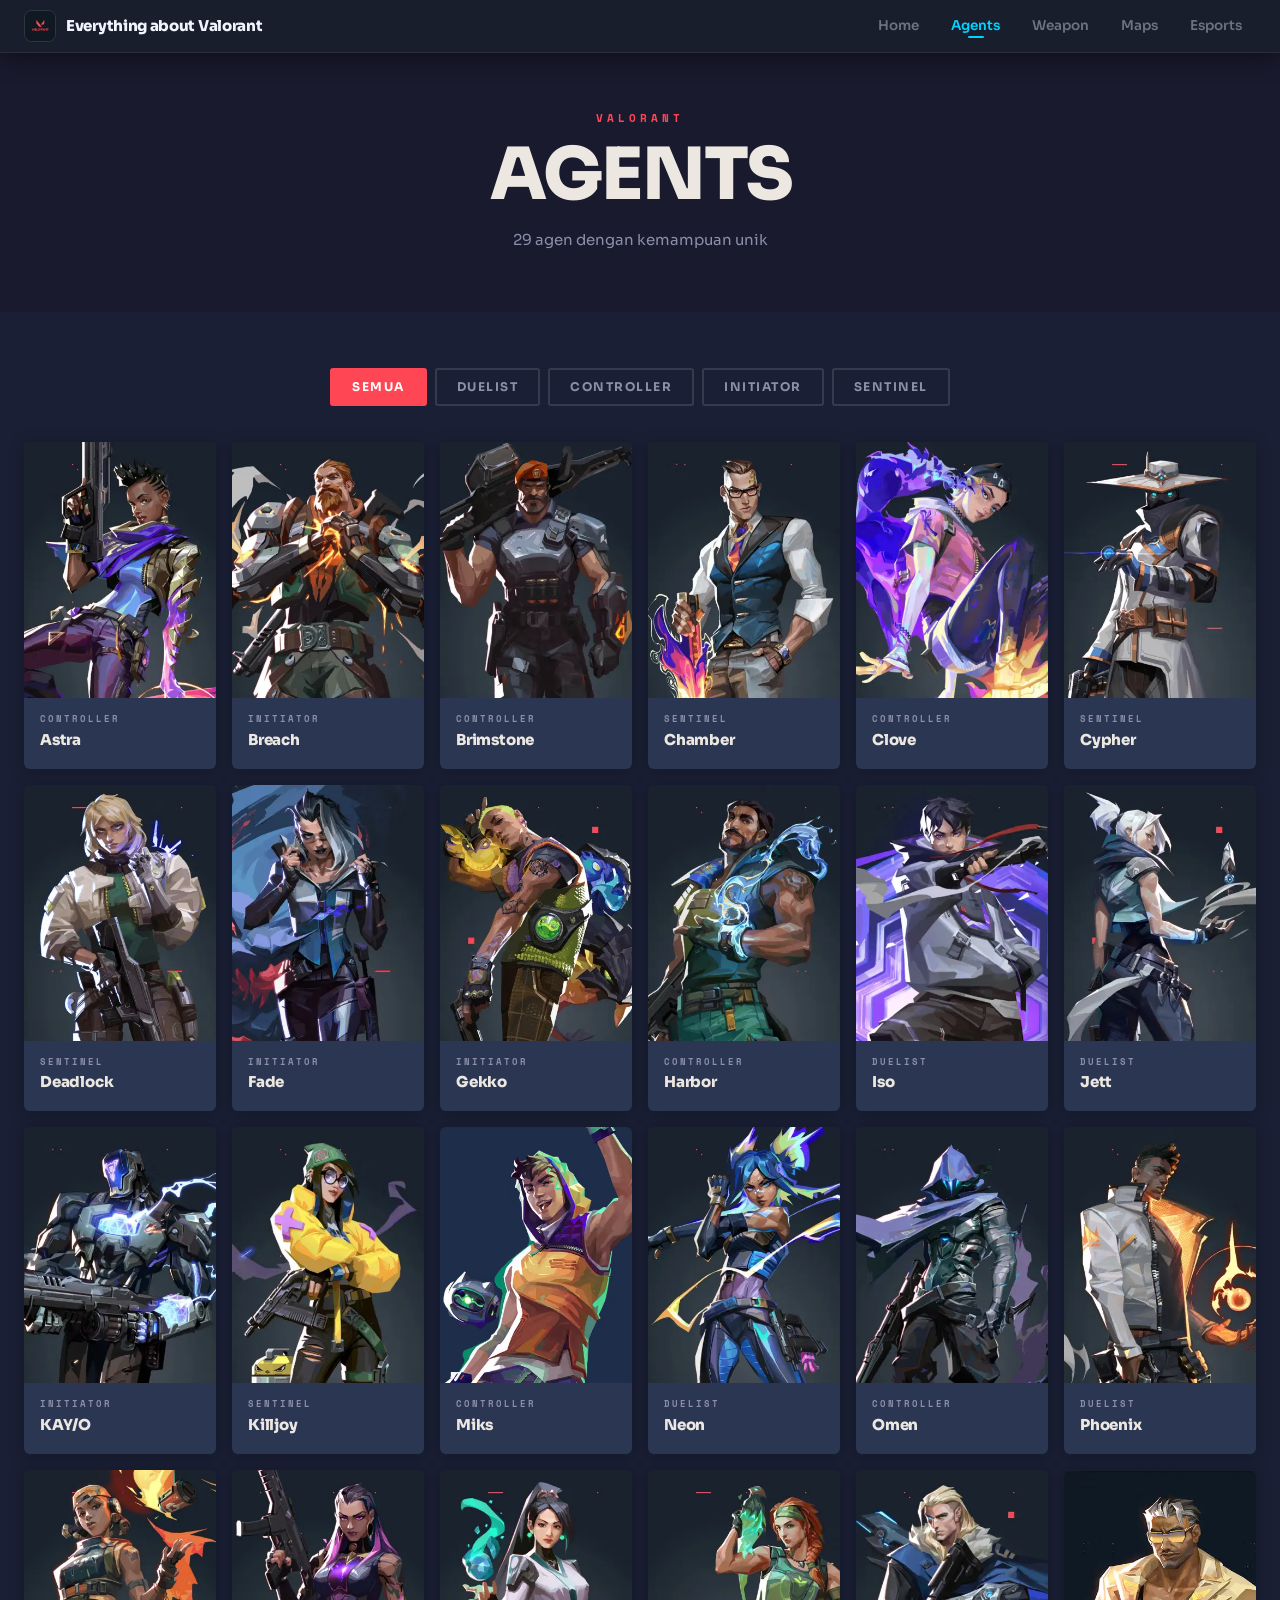
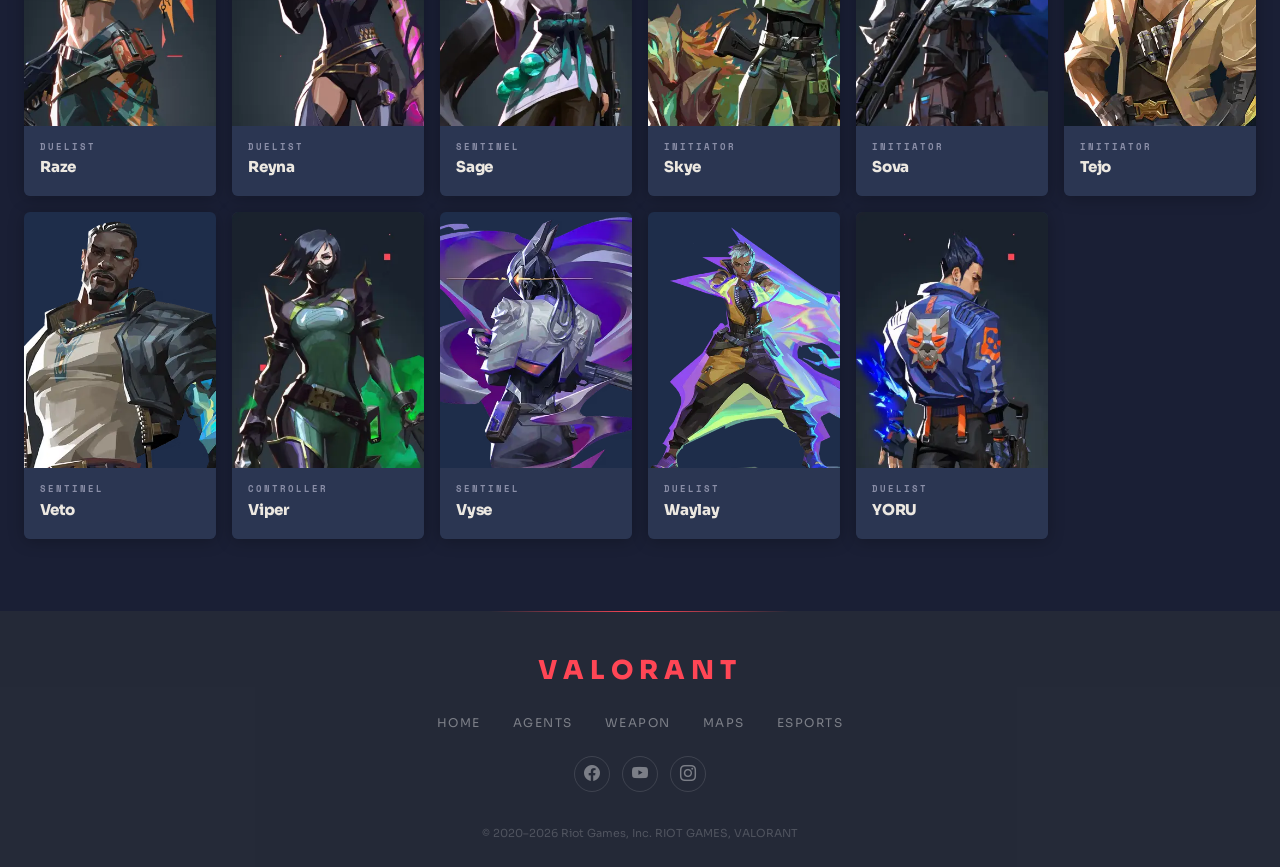
==== agents.html @ cd842391 "80%" ====
<!DOCTYPE html>
<html lang="id">

<head>
  <meta charset="UTF-8" />
  <meta name="viewport" content="width=device-width, initial-scale=1.0" />
  <title>Agents — Everything About Valorant</title>
  <link
    href="https://fonts.googleapis.com/css2?family=Sora:wght@400;500;600;700;900&family=Space+Mono:wght@400;700&display=swap"
    rel="stylesheet" />
  <link href="https://cdn.jsdelivr.net/npm/bootstrap@5.3.3/dist/css/bootstrap.min.css" rel="stylesheet" />
    <link rel="stylesheet" href="https://cdn.jsdelivr.net/npm/bootstrap-icons@1.11.3/font/bootstrap-icons.min.css">
  <link rel="stylesheet" href="style.css" />
</head>

<body>

  <!-- ─── NAVBAR ─── -->
  <nav id="navbar">
    <a class="logo" href="index.html">
      <div class="logo-icon">
        <img src="assets/images/logo-valorant.webp" alt="logo" />
      </div>
      <span class="logo-name">Everything about Valorant</span>
    </a>
    <ul class="nav-links">
      <li><a class="nav-label" href="index.html">Home</a></li>
      <li><a class="nav-label active" href="agents.html">Agents</a></li>
      <li><a class="nav-label" href="weapon.html">Weapon</a></li>
      <li><a class="nav-label" href="maps.html">Maps</a></li>
      <li><a class="nav-label" href="esports.html">Esports</a></li>
    </ul>
  </nav>

  <!-- ─── PAGE HERO ─── -->
  <section class="page-hero">
    <div class="container text-center">
      <div class="page-hero-label">VALORANT</div>
      <h1 class="page-hero-title">AGENTS</h1>
      <p class="page-hero-sub">29 agen dengan kemampuan unik</p>
    </div>
  </section>

  <!-- ─── AGENTS GRID ─── -->
  <section class="agents-page-section">
    <div class="container-fluid px-4">

      <!-- Filter -->
      <div class="agent-filter-bar justify-content-center">
        <button class="agent-filter-btn active" data-role="all">Semua</button>
        <button class="agent-filter-btn" data-role="duelist">Duelist</button>
        <button class="agent-filter-btn" data-role="controller">Controller</button>
        <button class="agent-filter-btn" data-role="initiator">Initiator</button>
        <button class="agent-filter-btn" data-role="sentinel">Sentinel</button>
      </div>

      <div class="agents-grid">

        <!-- Astra -->
        <div class="agent-item" data-role="controller">
          <div class="agent-card">
            <div class="agent-img-wrap">
              <img src="assets/images/agen/astra.webp" alt="Astra" class="agent-img" />
            </div>
            <div class="agent-info">
              <div class="agent-role-tag">Controller</div>
              <h5 class="agent-name">Astra</h5>
            </div>
          </div>
        </div>

        <!-- Breach -->
        <div class="agent-item" data-role="initiator">
          <div class="agent-card">
            <div class="agent-img-wrap">
              <img src="assets/images/agen/breach.webp" alt="Breach" class="agent-img" />
            </div>
            <div class="agent-info">
              <div class="agent-role-tag">Initiator</div>
              <h5 class="agent-name">Breach</h5>
            </div>
          </div>
        </div>

        <!-- Brimstone -->
        <div class="agent-item" data-role="controller">
          <div class="agent-card">
            <div class="agent-img-wrap">
              <img src="assets/images/agen/brimstone.webp" alt="Brimstone" class="agent-img" />
            </div>
            <div class="agent-info">
              <div class="agent-role-tag">Controller</div>
              <h5 class="agent-name">Brimstone</h5>
            </div>
          </div>
        </div>

        <!-- Chamber -->
        <div class="agent-item" data-role="sentinel">
          <div class="agent-card">
            <div class="agent-img-wrap">
              <img src="assets/images/agen/chamber.webp" alt="Chamber" class="agent-img" />
            </div>
            <div class="agent-info">
              <div class="agent-role-tag">Sentinel</div>
              <h5 class="agent-name">Chamber</h5>
            </div>
          </div>
        </div>

        <!-- Clove -->
        <div class="agent-item" data-role="controller">
          <div class="agent-card">
            <div class="agent-img-wrap">
              <img src="assets/images/agen/clove.webp" alt="Clove" class="agent-img" />
            </div>
            <div class="agent-info">
              <div class="agent-role-tag">Controller</div>
              <h5 class="agent-name">Clove</h5>
            </div>
          </div>
        </div>

        <!-- Cypher -->
        <div class="agent-item" data-role="sentinel">
          <div class="agent-card">
            <div class="agent-img-wrap">
              <img src="assets/images/agen/cypher.webp" alt="Cypher" class="agent-img" />
            </div>
            <div class="agent-info">
              <div class="agent-role-tag">Sentinel</div>
              <h5 class="agent-name">Cypher</h5>
            </div>
          </div>
        </div>

        <!-- Deadlock -->
        <div class="agent-item" data-role="sentinel">
          <div class="agent-card">
            <div class="agent-img-wrap">
              <img src="assets/images/agen/deadlock.webp" alt="Deadlock" class="agent-img" />
            </div>
            <div class="agent-info">
              <div class="agent-role-tag">Sentinel</div>
              <h5 class="agent-name">Deadlock</h5>
            </div>
          </div>
        </div>

        <!-- Fade -->
        <div class="agent-item" data-role="initiator">
          <div class="agent-card">
            <div class="agent-img-wrap">
              <img src="assets/images/agen/fade.webp" alt="Fade" class="agent-img" />
            </div>
            <div class="agent-info">
              <div class="agent-role-tag">Initiator</div>
              <h5 class="agent-name">Fade</h5>
            </div>
          </div>
        </div>

        <!-- Gekko -->
        <div class="agent-item" data-role="initiator">
          <div class="agent-card">
            <div class="agent-img-wrap">
              <img src="assets/images/agen/gekko.webp" alt="Gekko" class="agent-img" />
            </div>
            <div class="agent-info">
              <div class="agent-role-tag">Initiator</div>
              <h5 class="agent-name">Gekko</h5>
            </div>
          </div>
        </div>

        <!-- Harbor -->
        <div class="agent-item" data-role="controller">
          <div class="agent-card">
            <div class="agent-img-wrap">
              <img src="assets/images/agen/harbor.webp" alt="Harbor" class="agent-img" />
            </div>
            <div class="agent-info">
              <div class="agent-role-tag">Controller</div>
              <h5 class="agent-name">Harbor</h5>
            </div>
          </div>
        </div>

        <!-- Iso -->
        <div class="agent-item" data-role="duelist">
          <div class="agent-card">
            <div class="agent-img-wrap">
              <img src="assets/images/agen/iso.webp" alt="Iso" class="agent-img" />
            </div>
            <div class="agent-info">
              <div class="agent-role-tag">Duelist</div>
              <h5 class="agent-name">Iso</h5>
            </div>
          </div>
        </div>

        <!-- Jett -->
        <div class="agent-item" data-role="duelist">
          <div class="agent-card">
            <div class="agent-img-wrap">
              <img src="assets/images/agen/jett.webp" alt="Jett" class="agent-img" />
            </div>
            <div class="agent-info">
              <div class="agent-role-tag">Duelist</div>
              <h5 class="agent-name">Jett</h5>
            </div>
          </div>
        </div>

        <!-- KAY/O -->
        <div class="agent-item" data-role="initiator">
          <div class="agent-card">
            <div class="agent-img-wrap">
              <img src="assets/images/agen/kay-o.webp" alt="KAY/O" class="agent-img" />
            </div>
            <div class="agent-info">
              <div class="agent-role-tag">Initiator</div>
              <h5 class="agent-name">KAY/O</h5>
            </div>
          </div>
        </div>

        <!-- Killjoy -->
        <div class="agent-item" data-role="sentinel">
          <div class="agent-card">
            <div class="agent-img-wrap">
              <img src="assets/images/agen/killjoy.webp" alt="Killjoy" class="agent-img" />
            </div>
            <div class="agent-info">
              <div class="agent-role-tag">Sentinel</div>
              <h5 class="agent-name">Killjoy</h5>
            </div>
          </div>
        </div>

        <!-- Miks -->
        <div class="agent-item" data-role="controller">
          <div class="agent-card">
            <div class="agent-img-wrap">
              <img src="assets/images/agen/miks.webp" alt="Miks" class="agent-img" />
            </div>
            <div class="agent-info">
              <div class="agent-role-tag">Controller</div>
              <h5 class="agent-name">Miks</h5>
            </div>
          </div>
        </div>

        <!-- Neon -->
        <div class="agent-item" data-role="duelist">
          <div class="agent-card">
            <div class="agent-img-wrap">
              <img src="assets/images/agen/neon.webp" alt="Neon" class="agent-img" />
            </div>
            <div class="agent-info">
              <div class="agent-role-tag">Duelist</div>
              <h5 class="agent-name">Neon</h5>
            </div>
          </div>
        </div>

        <!-- Omen -->
        <div class="agent-item" data-role="controller">
          <div class="agent-card">
            <div class="agent-img-wrap">
              <img src="assets/images/agen/omen.webp" alt="Omen" class="agent-img" />
            </div>
            <div class="agent-info">
              <div class="agent-role-tag">Controller</div>
              <h5 class="agent-name">Omen</h5>
            </div>
          </div>
        </div>

        <!-- Phoenix -->
        <div class="agent-item" data-role="duelist">
          <div class="agent-card">
            <div class="agent-img-wrap">
              <img src="assets/images/agen/phoenix.webp" alt="Phoenix" class="agent-img" />
            </div>
            <div class="agent-info">
              <div class="agent-role-tag">Duelist</div>
              <h5 class="agent-name">Phoenix</h5>
            </div>
          </div>
        </div>

        <!-- Raze -->
        <div class="agent-item" data-role="duelist">
          <div class="agent-card">
            <div class="agent-img-wrap">
              <img src="assets/images/agen/raze.webp" alt="Raze" class="agent-img" />
            </div>
            <div class="agent-info">
              <div class="agent-role-tag">Duelist</div>
              <h5 class="agent-name">Raze</h5>
            </div>
          </div>
        </div>

        <!-- Reyna -->
        <div class="agent-item" data-role="duelist">
          <div class="agent-card">
            <div class="agent-img-wrap">
              <img src="assets/images/agen/reyna.webp" alt="Reyna" class="agent-img" />
            </div>
            <div class="agent-info">
              <div class="agent-role-tag">Duelist</div>
              <h5 class="agent-name">Reyna</h5>
            </div>
          </div>
        </div>

        <!-- Sage -->
        <div class="agent-item" data-role="sentinel">
          <div class="agent-card">
            <div class="agent-img-wrap">
              <img src="assets/images/agen/sage.webp" alt="Sage" class="agent-img" />
            </div>
            <div class="agent-info">
              <div class="agent-role-tag">Sentinel</div>
              <h5 class="agent-name">Sage</h5>
            </div>
          </div>
        </div>

        <!-- Skye -->
        <div class="agent-item" data-role="initiator">
          <div class="agent-card">
            <div class="agent-img-wrap">
              <img src="assets/images/agen/skye.webp" alt="Skye" class="agent-img" />
            </div>
            <div class="agent-info">
              <div class="agent-role-tag">Initiator</div>
              <h5 class="agent-name">Skye</h5>
            </div>
          </div>
        </div>

        <!-- Sova -->
        <div class="agent-item" data-role="initiator">
          <div class="agent-card">
            <div class="agent-img-wrap">
              <img src="assets/images/agen/sove.webp" alt="Sova" class="agent-img" />
            </div>
            <div class="agent-info">
              <div class="agent-role-tag">Initiator</div>
              <h5 class="agent-name">Sova</h5>
            </div>
          </div>
        </div>

        <!-- Tejo -->
        <div class="agent-item" data-role="initiator">
          <div class="agent-card">
            <div class="agent-img-wrap">
              <img src="assets/images/agen/tejo.webp" alt="Tejo" class="agent-img" />
            </div>
            <div class="agent-info">
              <div class="agent-role-tag">Initiator</div>
              <h5 class="agent-name">Tejo</h5>
            </div>
          </div>
        </div>

        <!-- Veto -->
        <div class="agent-item" data-role="sentinel">
          <div class="agent-card">
            <div class="agent-img-wrap">
              <img src="assets/images/agen/veto.webp" alt="Veto" class="agent-img" />
            </div>
            <div class="agent-info">
              <div class="agent-role-tag">Sentinel</div>
              <h5 class="agent-name">Veto</h5>
            </div>
          </div>
        </div>

        <!-- Viper -->
        <div class="agent-item" data-role="controller">
          <div class="agent-card">
            <div class="agent-img-wrap">
              <img src="assets/images/agen/viper.webp" alt="Viper" class="agent-img" />
            </div>
            <div class="agent-info">
              <div class="agent-role-tag">Controller</div>
              <h5 class="agent-name">Viper</h5>
            </div>
          </div>
        </div>

        <!-- Vyse -->
        <div class="agent-item" data-role="sentinel">
          <div class="agent-card">
            <div class="agent-img-wrap">
              <img src="assets/images/agen/vyse.webp" alt="Vyse" class="agent-img" />
            </div>
            <div class="agent-info">
              <div class="agent-role-tag">Sentinel</div>
              <h5 class="agent-name">Vyse</h5>
            </div>
          </div>
        </div>

        <!-- Waylay -->
        <div class="agent-item" data-role="duelist">
          <div class="agent-card">
            <div class="agent-img-wrap">
              <img src="assets/images/agen/waylay.webp" alt="Waylay" class="agent-img" />
            </div>
            <div class="agent-info">
              <div class="agent-role-tag">Duelist</div>
              <h5 class="agent-name">Waylay</h5>
            </div>
          </div>
        </div>

        <!-- YORU -->
        <div class="agent-item" data-role="duelist">
          <div class="agent-card">
            <div class="agent-img-wrap">
              <img src="assets/images/agen/yoru.webp" alt="YORU" class="agent-img" />
            </div>
            <div class="agent-info">
              <div class="agent-role-tag">Duelist</div>
              <h5 class="agent-name">YORU</h5>
            </div>
          </div>
        </div>

      </div>
    </div>
  </section>

  <script src="https://cdn.jsdelivr.net/npm/bootstrap@5.3.3/dist/js/bootstrap.bundle.min.js"></script>
  <script>
    const filterBtns = document.querySelectorAll('.agent-filter-btn');
    const agentItems = document.querySelectorAll('.agent-item');

    filterBtns.forEach(btn => {
      btn.addEventListener('click', () => {
        filterBtns.forEach(b => b.classList.remove('active'));
        btn.classList.add('active');
        const role = btn.dataset.role;
        agentItems.forEach(item => {
          item.style.display = (role === 'all' || item.dataset.role === role) ? '' : 'none';
        });
      });
    });
  </script>
  <!-- ─── FOOTER ─── -->
  <footer class="footer">
    <div class="footer-logo">VALORANT</div>
    <div class="footer-links">
      <a href="index.html">Home</a>
      <a href="agents.html">Agents</a>
      <a href="weapon.html">Weapon</a>
      <a href="maps.html">Maps</a>
      <a href="esports.html">Esports</a>
    </div>
    <div class="footer-socials">
      <div class="footer-s" title="Facebook">
        <i class="bi bi-facebook"></i>
      </div>
      <div class="footer-s" title="YouTube">
        <i class="bi bi-youtube"></i>
      </div>
      <div class="footer-s" title="Instagram">
        <i class="bi bi-instagram"></i>
      </div>
    </div>
    <div class="footer-copy">© 2020–2026 Riot Games, Inc. RIOT GAMES, VALORANT</div>
  </footer>

</body>

</html>
---- style.css ----
/* ─── CSS VARIABLES ─── */
:root {
  --accent: #00d4ff;
  --accent-glow: rgba(0, 212, 255, 0.15);
  --text-dim: #6b7280;
  --white: #f0f4ff;
  --cream: #ece8e1;
}

/* ─── RESET ─── */
*,
*::before,
*::after {
  box-sizing: border-box;
}
ul {
  list-style: none;
  padding: 0;
  margin: 0;
}
a {
  text-decoration: none;
}

/* ─── BODY ─── */
body {
  font-family: "Sora", sans-serif;
  color: var(--cream);
  background-color: #f5f0eb;
  margin: 0;
  -webkit-font-smoothing: antialiased;
  -moz-osx-font-smoothing: grayscale;
}

/* ─── NAVBAR ─── */
#navbar {
  position: fixed;
  top: 0;
  left: 0;
  right: 0;
  width: 100%;
  padding: 10px 24px;
  background: rgba(26, 31, 46, 0.95);
  backdrop-filter: blur(18px);
  -webkit-backdrop-filter: blur(18px);
  border-bottom: 1px solid rgba(255, 255, 255, 0.07);
  box-shadow: 0 4px 24px rgba(0, 0, 0, 0.5);
  z-index: 1000;
  display: flex;
  align-items: center;
  justify-content: space-between;
}

/* ─── LOGO ─── */
.logo {
  display: flex;
  align-items: center;
  gap: 10px;
}

.logo-icon {
  width: 32px;
  height: 32px;
  border: 1px solid rgba(255, 255, 255, 0.1);
  border-radius: 8px;
  display: flex;
  align-items: center;
  justify-content: center;
  overflow: hidden;
  flex-shrink: 0;
  transition: box-shadow 0.3s;
}

.logo-icon img {
  width: 100%;
  height: 100%;
  object-fit: cover;
  display: block;
}
.logo:hover .logo-icon {
  box-shadow: 0 0 16px var(--accent-glow);
}

.logo-name {
  font-size: 15px;
  font-weight: 800;
  color: var(--white);
  letter-spacing: -0.3px;
}

/* ─── NAV LINKS ─── */
.nav-links {
  display: flex;
  align-items: center;
  gap: 4px;
}

.nav-label {
  font-size: 13.5px;
  font-weight: 600;
  color: var(--text-dim);
  padding: 6px 14px;
  border-radius: 8px;
  transition:
    color 0.25s,
    background 0.25s;
  position: relative;
  display: block;
}

.nav-label::after {
  content: "";
  position: absolute;
  bottom: 4px;
  left: 50%;
  transform: translateX(-50%) scaleX(0);
  width: 16px;
  height: 2px;
  background: var(--accent);
  border-radius: 999px;
  transition: transform 0.25s cubic-bezier(0.34, 1.56, 0.64, 1);
}

.nav-label:hover {
  color: var(--white);
}
.nav-label:hover::after,
.nav-label.active::after {
  transform: translateX(-50%) scaleX(1);
}
.nav-label.active {
  color: var(--accent);
}
.nav-label:active {
  transform: scale(0.93);
  opacity: 0.7;
}

/* ─── HERO ─── */
.hero-section {
  position: relative;
  width: 100%;
  min-height: 83vh;
  display: flex;
  align-items: center;
  justify-content: center;
  overflow: hidden;
  background: #1a1a2e;
}

/* ─── HERO VIDEO ─── */
.hero-video {
  position: absolute;
  inset: 0;
  width: 100%;
  height: 100%;
  object-fit: cover;
  object-position: center;
  display: block;
  z-index: 0;
}

/* ─── HERO OVERLAY ─── */
.hero-overlay {
  position: absolute;
  inset: 0;
  background: linear-gradient(
    to bottom,
    rgba(10, 10, 25, 0.55) 0%,
    rgba(10, 10, 25, 0.45) 50%,
    rgba(10, 10, 25, 0.75) 100%
  );
  z-index: 1;
}

/* ─── HERO CONTENT ─── */
.hero-content {
  position: relative;
  z-index: 2;
  padding: 110px 20px 50px;
  width: 100%;
}.hero-title {
  font-size: 96px;
  font-weight: 900;
  color: #ece8e1;
  line-height: 1;
  letter-spacing: -3px;
  margin-bottom: 20px;
}

.hero-title span {
  color: #ff4655;
}

.hero-subtitle {
  font-size: 16px;
  color: #8b8fa8;
  max-width: 520px;
  line-height: 1.7;
  margin-bottom: 32px;
  margin-left: auto;
  margin-right: auto;
}

/* ─── BUTTONS ─── */
.btn-valo {
  background: #ff4655;
  color: #fff;
  font-family: "Sora", sans-serif;
  font-weight: 700;
  font-size: 13px;
  letter-spacing: 1.5px;
  text-transform: uppercase;
  padding: 12px 32px;
  border: none;
  border-radius: 3px;
  text-decoration: none;
  display: inline-block;
}

.btn-valo:hover {
  background: #ff4655;
  color: #fff;
}

/* ─── SECTION HEADERS ─── */
.sec-header {
  margin-bottom: 36px;
}

.sec-header .container {
  padding-left: 0 !important;
  padding-right: 0 !important;
  border-radius: 6px;
  overflow: hidden;
  background: #ff4655;
}

.sec-header .sec-label {
  font-family: "Space Mono", monospace;
  font-size: 10px;
  letter-spacing: 3px;
  text-transform: uppercase;
  color: #ece8e1;
  opacity: 0.6;
  margin-bottom: 4px;
  padding: 18px 24px 0;
  display: block;
}

.sec-header h2 {
  font-size: 28px;
  font-weight: 900;
  color: #ece8e1;
  margin: 0;
  letter-spacing: -0.5px;
  padding: 0 24px 16px;
}

/* ─── ABOUT SECTION ─── */
.about-section {
  background: #1e2d4a;
  padding: 60px 0;
}

.about-text {
  font-size: 15px;
  line-height: 1.8;
  color: #e8f4ff;
  max-width: 640px;
}

.about-stat {
  text-align: center;
  padding: 24px 16px;
  background: #fff;
  border-radius: 6px;
  box-shadow: 0 2px 16px rgba(0, 0, 0, 0.06);
  height: 140px;
  display: flex;
  flex-direction: column;
  justify-content: center;
}

.about-stat .stat-number {
  font-family: "Space Mono", monospace;
  font-size: 36px;
  font-weight: 700;
  color: #ff4655;
  line-height: 1;
}

.about-stat .stat-label {
  font-size: 12px;
  font-weight: 600;
  color: #6b8fa8;
  letter-spacing: 1px;
  text-transform: uppercase;
  margin-top: 6px;
}

/* ─── AGENTS SECTION (index.html) ─── */
.agents-section {
  background: #1e2d4a;
  padding: 60px 0;
}

.role-card {
  background: #fff;
  border-radius: 6px;
  padding: 24px 20px;
  box-shadow: 0 2px 12px rgba(0, 0, 0, 0.07);
  height: 140px;
  display: flex;
  flex-direction: column;
  justify-content: center;
}

.role-card h5 {
  font-weight: 800;
  font-size: 15px;
  color: #1a1a2e;
  margin-bottom: 6px;
}

.role-card p {
  font-size: 13px;
  color: #6b7280;
  margin: 0;
  line-height: 1.6;
}

/* ─── MAPS SECTION ─── */
.maps-section {
  background: #1e2d4a;
  padding: 60px 0;
}

.map-item {
  display: flex;
  align-items: flex-start;
  gap: 16px;
  padding: 18px 20px;
  background: #fff;
  border-radius: 6px;
  margin-bottom: 10px;
  box-shadow: 0 2px 12px rgba(0, 0, 0, 0.07);
}

.map-item:last-child {
  margin-bottom: 0;
}

.map-number {
  font-family: "Space Mono", monospace;
  font-size: 22px;
  font-weight: 700;
  color: #ff4655;
  min-width: 36px;
  line-height: 1;
}

.map-info h5 {
  font-weight: 800;
  font-size: 16px;
  color: #1a1a2e;
  margin-bottom: 4px;
}
.map-info p {
  font-size: 13px;
  color: #6b7280;
  margin: 0;
}

.map-tag {
  font-size: 11px;
  font-weight: 700;
  letter-spacing: 1px;
  text-transform: uppercase;
  background: rgba(255, 70, 85, 0.1);
  color: #ff4655;
  padding: 3px 8px;
  border-radius: 3px;
}

/* ─── ESPORTS SECTION ─── */
.esports-section {
  background: #1e2d4a;
  padding: 60px 0;
}

.news-item {
  background: #fff;
  border-radius: 6px;
  padding: 20px;
  box-shadow: 0 2px 10px rgba(0, 0, 0, 0.06);
  margin-bottom: 16px;
}

.news-item .news-cat {
  font-size: 10px;
  font-weight: 700;
  letter-spacing: 2px;
  text-transform: uppercase;
  color: #ff4655;
  margin-bottom: 6px;
}

.news-item h6 {
  font-weight: 700;
  font-size: 14px;
  color: #1a1a2e;
  margin-bottom: 6px;
  line-height: 1.4;
}

.news-item p {
  font-size: 12px;
  color: #5a6a78;
  margin: 0;
}

/* ─── CTA SECTION ─── */
.cta-section {
  background: #1a1a2e;
  padding: 64px 0;
  text-align: center;
}

.cta-section h2 {
  font-size: 40px;
  font-weight: 900;
  color: #ece8e1;
  letter-spacing: -1px;
  margin-bottom: 12px;
}

.cta-section p {
  color: #8b8fa8;
  font-size: 15px;
  margin-bottom: 32px;
}

/* ══════════════════════════════════════════
   AGENTS PAGE
══════════════════════════════════════════ */

.page-hero {
  padding-top: 110px;
  padding-bottom: 60px;
  background: #1a1a2e;
  position: relative;
  overflow: hidden;
}

.page-hero-label {
  font-family: "Space Mono", monospace;
  font-size: 11px;
  font-weight: 700;
  letter-spacing: 4px;
  text-transform: uppercase;
  color: #ff4655;
  margin-bottom: 12px;
}

.page-hero-title {
  font-size: 72px;
  font-weight: 900;
  color: #ece8e1;
  letter-spacing: -2px;
  line-height: 1;
  margin-bottom: 16px;
}

.page-hero-sub {
  font-size: 15px;
  color: #8b8fa8;
  max-width: 480px;
  margin: 0 auto;
  line-height: 1.7;
}

.agents-page-section {
  background: #1a1f35;
  padding: 56px 0 72px;
}

/* ─── AGENTS GRID ─── */
.agents-grid {
  display: grid;
  grid-template-columns: repeat(6, 1fr);
  gap: 16px;
}

.weapons-grid {
  grid-template-columns: repeat(6, 1fr);
  gap: 16px;
  margin-bottom: 0;
}

/* ─── FILTER BAR ─── */
.agent-filter-bar {
  display: flex;
  gap: 8px;
  margin-bottom: 36px;
}

.agent-filter-btn {
  font-family: "Sora", sans-serif;
  font-size: 12px;
  font-weight: 700;
  letter-spacing: 1.5px;
  text-transform: uppercase;
  padding: 8px 20px;
  border: 2px solid rgba(255, 255, 255, 0.12);
  border-radius: 3px;
  background: transparent;
  color: #8b8fa8;
  cursor: pointer;
}

.agent-filter-btn:hover,
.agent-filter-btn.active {
  background: #ff4655;
  border-color: #ff4655;
  color: #fff;
}

/* ─── AGENT CARD ─── */
.agent-card {
  background: #1e2d4a;
  border-radius: 6px;
  overflow: hidden;
  box-shadow: 0 2px 16px rgba(0, 0, 0, 0.25);
  height: 100%;
  display: flex;
  flex-direction: column;
}

.agent-img-wrap {
  width: 100%;
  aspect-ratio: 3 / 4;
  overflow: hidden;
}

.agent-img {
  width: 100%;
  height: 100%;
  object-fit: cover;
  object-position: top center;
  display: block;
}

.agent-info {
  padding: 14px 16px 18px;
  flex: 1;
  display: flex;
  flex-direction: column;
  background: rgba(55, 62, 90, 0.55);
}

.agent-role-tag {
  font-family: "Space Mono", monospace;
  font-size: 9px;
  font-weight: 700;
  letter-spacing: 2px;
  text-transform: uppercase;
  margin-bottom: 5px;
  color: #8b8fa8;
}

.agent-name {
  font-size: 15px;
  font-weight: 800;
  color: #ece8e1;
  margin: 0 0 2px;
  letter-spacing: -0.2px;
}

/* ══════════════════════════════════════════
   MAPS PAGE
══════════════════════════════════════════ */

.maps-page-section {
  background: #0d1117;
  padding: 0;
}

/* ─── MAP CARD FULL WIDTH ─── */
.map-card-full {
  position: relative;
  width: 100%;
  height: 560px;
  overflow: hidden;
  display: flex;
  align-items: flex-end;
}

/* ─── MAP CARD HALF WIDTH ─── */
.map-card-half {
  position: relative;
  width: 100%;
  height: 480px;
  overflow: hidden;
  display: flex;
  align-items: flex-end;
  border-top: 1px solid rgba(255,255,255,0.05);
}

.map-row-2 .map-card-half:first-child {
  border-right: 1px solid rgba(255,255,255,0.05);
}

/* ─── SHARED IMAGE WRAPPER ─── */
.map-card-img-wrap {
  position: absolute;
  inset: 0;
  width: 100%;
  height: 100%;
}

.map-card-img {
  width: 100%;
  height: 100%;
  object-fit: cover;
  object-position: center;
  display: block;
}

/* ─── OVERLAY GRADIENT ─── */
.map-card-overlay {
  position: absolute;
  inset: 0;
  background: linear-gradient(
    to top,
    rgba(10, 12, 20, 0.96) 0%,
    rgba(10, 12, 20, 0.55) 38%,
    rgba(10, 12, 20, 0.08) 70%,
    transparent 100%
  );
}

/* ─── CARD BODY (text over image) ─── */
.map-card-body {
  position: relative;
  z-index: 2;
  padding: 0 40px 40px;
  width: 100%;
}

.map-card-full .map-card-body {
  max-width: 720px;
  padding: 0 56px 52px;
}


/* ─── MAP NAME ─── */
.map-card-name {
  font-size: 52px;
  font-weight: 900;
  color: #ece8e1;
  letter-spacing: -2px;
  line-height: 1;
  margin: 0 0 14px;
  text-transform: uppercase;
}

.map-card-half .map-card-name {
  font-size: 38px;
  letter-spacing: -1.5px;
  margin-bottom: 10px;
}

/* ─── MAP DESC ─── */
.map-card-desc {
  font-size: 14px;
  color: rgba(208, 220, 236, 0.75);
  line-height: 1.75;
  margin: 0;
  max-width: 580px;
}

.map-card-half .map-card-desc {
  font-size: 13px;
  max-width: 440px;
}

/* ─── WEAPON PAGE — image wrapper overrides ─── */
.agent-img-wrap.weapon-bg {
  background: transparent;
  display: flex;
  align-items: center;
  justify-content: center;
  padding: 20px 16px;
  aspect-ratio: 4 / 3;
}

.agent-img-wrap.weapon-bg .agent-img {
  object-fit: contain;
  object-position: center;
}
/* ══════════════════════════════════════════
   FOOTER
══════════════════════════════════════════ */

.footer {
  background: rgba(26, 31, 46, 0.95);
  padding: 2.5rem 2rem 1.5rem;
  font-family: 'Sora', sans-serif;
  text-align: center;
  position: relative;
  overflow: hidden;
}

.footer::before {
  content: '';
  position: absolute;
  top: 0;
  left: 50%;
  transform: translateX(-50%);
  width: 300px;
  height: 1px;
  background: linear-gradient(90deg, transparent, #ff4655, transparent);
}

.footer-logo {
  font-family: 'Sora', sans-serif;
  font-size: 26px;
  font-weight: 900;
  letter-spacing: 6px;
  color: #ff4655;
  margin-bottom: 1.5rem;
}

.footer-links {
  display: flex;
  justify-content: center;
  gap: 2rem;
  margin-bottom: 1.5rem;
  flex-wrap: wrap;
}

.footer-links a {
  color: rgba(255, 255, 255, 0.4);
  font-size: 12px;
  text-decoration: none;
  letter-spacing: 1.5px;
  text-transform: uppercase;
  cursor: pointer;
  transition: color 0.2s;
}

.footer-links a:hover {
  color: #ff4655;
}

.footer-socials {
  display: flex;
  justify-content: center;
  gap: 12px;
  margin-bottom: 2rem;
}

.footer-s {
  width: 36px;
  height: 36px;
  border: 0.5px solid rgba(255, 255, 255, 0.12);
  border-radius: 50%;
  display: flex;
  align-items: center;
  justify-content: center;
  color: rgba(255, 255, 255, 0.4);
  cursor: pointer;
  transition: border-color 0.2s, color 0.2s;
}

.footer-s:hover {
  border-color: #ff4655;
  color: #ff4655;
}

.footer-copy {
  font-size: 11px;
  color: rgba(255, 255, 255, 0.2);
  line-height: 1.8;
}
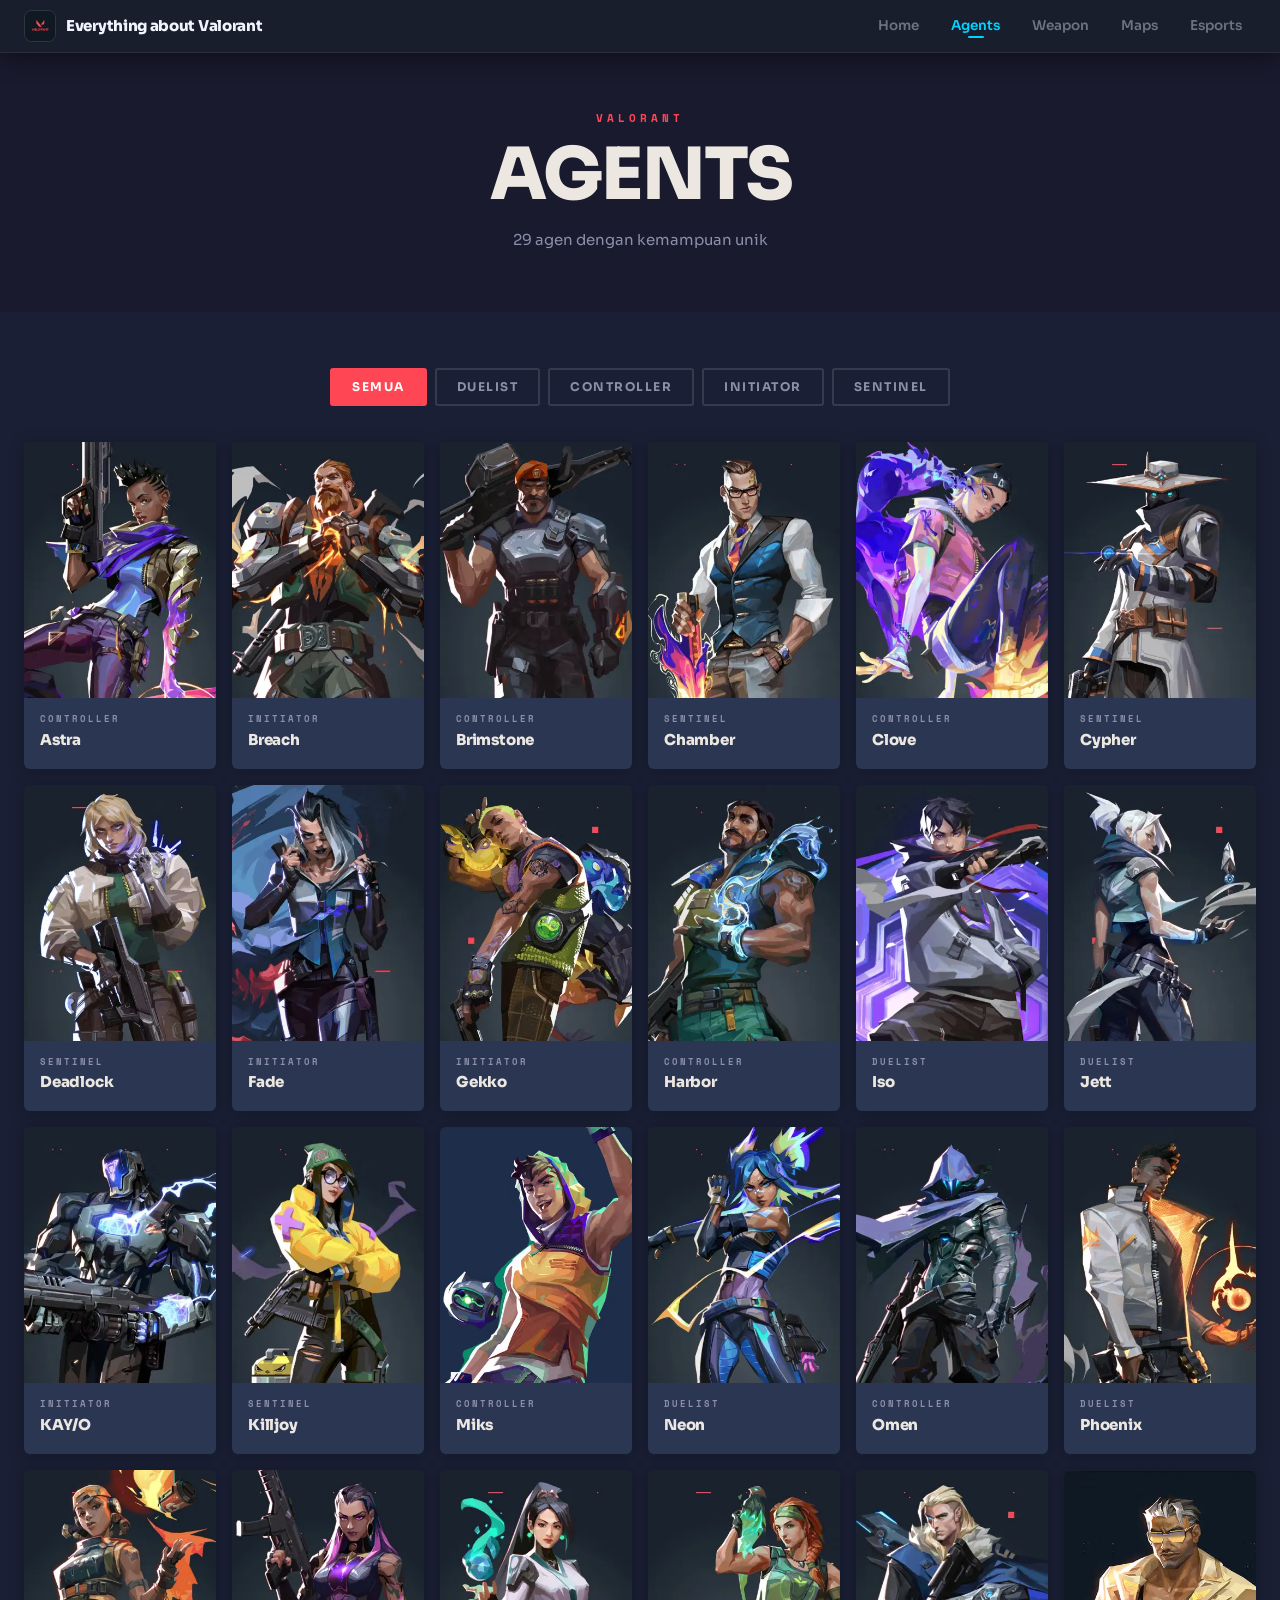
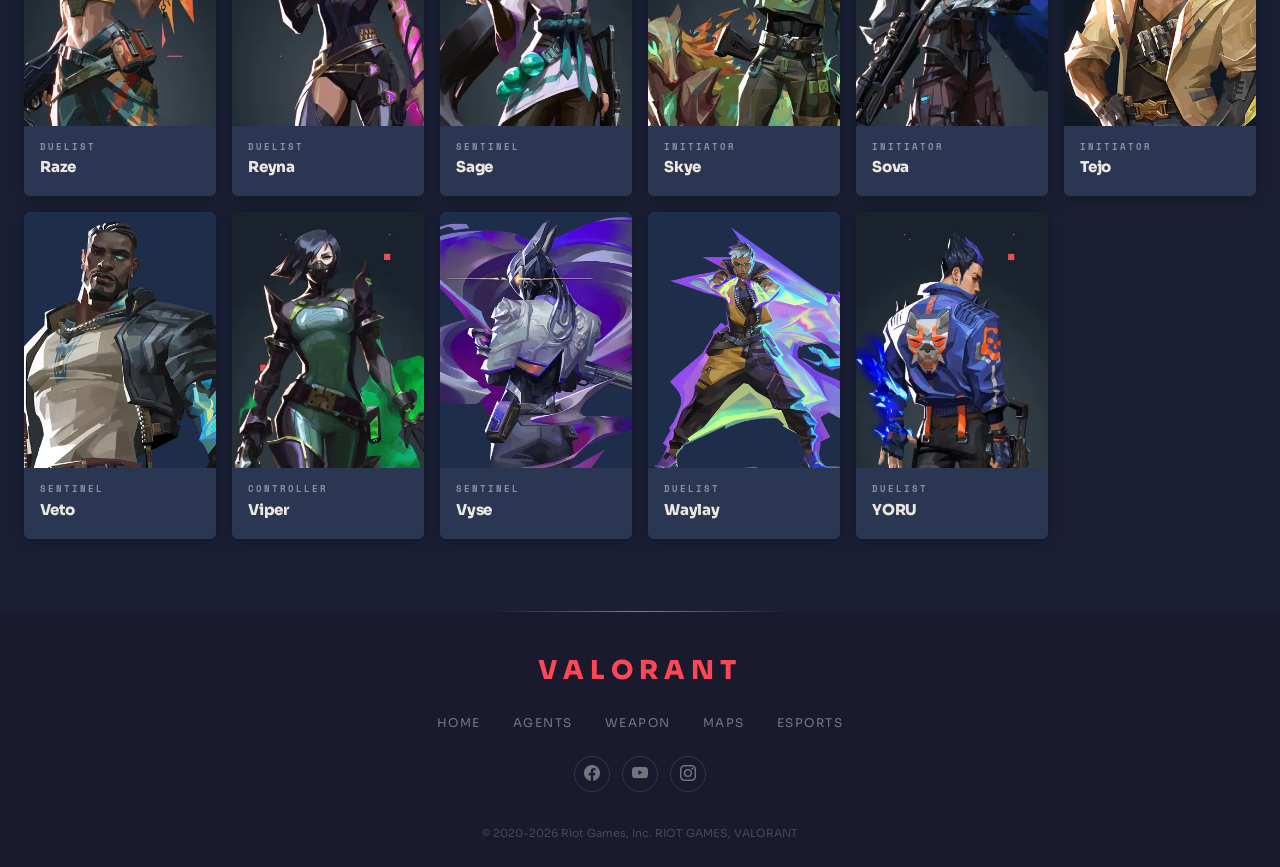
==== commit a7a688d4: "Improve the code to make it simple" ====
--- a/agents.html
+++ b/agents.html
@@ -474,7 +474,7 @@
         <i class="bi bi-instagram"></i>
       </div>
     </div>
-    <div class="footer-copy">© 2020–2026 Riot Games, Inc. RIOT GAMES, VALORANT</div>
+    <div class="footer-copy">© 2020-2026 Riot Games, Inc. RIOT GAMES, VALORANT</div>
   </footer>
 
 </body>
--- a/style.css
+++ b/style.css
@@ -420,27 +420,6 @@
   margin: 0;
 }
 
-/* ─── CTA SECTION ─── */
-.cta-section {
-  background: #1a1a2e;
-  padding: 64px 0;
-  text-align: center;
-}
-
-.cta-section h2 {
-  font-size: 40px;
-  font-weight: 900;
-  color: #ece8e1;
-  letter-spacing: -1px;
-  margin-bottom: 12px;
-}
-
-.cta-section p {
-  color: #8b8fa8;
-  font-size: 15px;
-  margin-bottom: 32px;
-}
-
 /* ══════════════════════════════════════════
    AGENTS PAGE
 ══════════════════════════════════════════ */
@@ -653,7 +632,6 @@
   padding: 0 56px 52px;
 }
 
-
 /* ─── MAP NAME ─── */
 .map-card-name {
   font-size: 52px;
@@ -704,7 +682,7 @@
 ══════════════════════════════════════════ */
 
 .footer {
-  background: rgba(26, 31, 46, 0.95);
+  background: #1a1a2e;
   padding: 2.5rem 2rem 1.5rem;
   font-family: 'Sora', sans-serif;
   text-align: center;
@@ -783,4 +761,155 @@
   font-size: 11px;
   color: rgba(255, 255, 255, 0.2);
   line-height: 1.8;
-}+}
+/* ══════════════════════════════════════════
+   ESPORTS PAGE — VCT TEAM CARDS (et-)
+══════════════════════════════════════════ */
+
+.et-card {
+  background: #fff;
+  border-radius: 6px;
+  overflow: hidden;
+  box-shadow: 0 2px 16px rgba(0,0,0,0.08);
+  display: flex;
+  gap: 0;
+}
+
+.et-left {
+  width: 160px;
+  flex-shrink: 0;
+  background: #1a1a2e;
+  display: flex;
+  align-items: center;
+  justify-content: center;
+  padding: 32px 24px;
+}
+
+.et-logo {
+  width: 96px;
+  height: 96px;
+  display: flex;
+  align-items: center;
+  justify-content: center;
+}
+
+.et-logo img {
+  width: 100%;
+  height: 100%;
+  object-fit: contain;
+}
+
+.et-logo-fallback {
+  font-family: "Space Mono", monospace;
+  font-size: 16px;
+  font-weight: 700;
+  color: #fff;
+  letter-spacing: 1px;
+}
+
+.boom-fb { color: #ff4655 !important; }
+
+.et-right {
+  flex: 1;
+  padding: 24px 28px;
+}
+
+.et-top {
+  display: flex;
+  align-items: flex-start;
+  justify-content: space-between;
+  margin-bottom: 12px;
+}
+
+.et-name {
+  font-size: 22px;
+  font-weight: 900;
+  color: #1a1a2e;
+  margin: 0 0 4px;
+  letter-spacing: -0.5px;
+}
+
+.et-league {
+  font-family: "Space Mono", monospace;
+  font-size: 10px;
+  font-weight: 700;
+  letter-spacing: 2px;
+  text-transform: uppercase;
+  color: #ff4655;
+}
+
+.et-country {
+  font-family: "Space Mono", monospace;
+  font-size: 10px;
+  font-weight: 700;
+  letter-spacing: 2px;
+  text-transform: uppercase;
+  color: #9ca3af;
+}
+
+.et-desc {
+  font-size: 13px;
+  color: #4b5563;
+  line-height: 1.75;
+  margin: 0;
+}
+
+/* ══════════════════════════════════════════
+   ESPORTS PAGE — LOCAL TEAM CARDS (el-)
+══════════════════════════════════════════ */
+
+.el-card {
+  background: #fff;
+  border-radius: 6px;
+  padding: 20px;
+  box-shadow: 0 2px 12px rgba(0,0,0,0.07);
+  display: flex;
+  flex-direction: column;
+  gap: 10px;
+}
+
+.el-logo {
+  width: 56px;
+  height: 56px;
+  border-radius: 8px;
+  display: flex;
+  align-items: center;
+  justify-content: center;
+  overflow: hidden;
+}
+
+.el-logo img {
+  width: 100%;
+  height: 100%;
+  object-fit: contain;
+}
+
+.el-logo-fb {
+  font-family: "Space Mono", monospace;
+  font-size: 11px;
+  font-weight: 700;
+  letter-spacing: 0.5px;
+}
+
+.ae-logo      { background: #1a1a2e; color: #ff4655; }
+.du-logo      { background: #1a1a2e; color: #ff4655; }
+.onic-logo    { background: #1a1a2e; color: #ff4655; }
+.big-logo     { background: #1a1a2e; color: #ff4655; }
+.rrqk-logo    { background: #1a1a2e; color: #ff4655; }
+.celeste-logo { background: #1a1a2e; color: #ff4655; }
+
+.el-name {
+  font-size: 15px;
+  font-weight: 800;
+  color: #1a1a2e;
+  margin: 0;
+}
+
+.el-desc {
+  font-size: 12px;
+  color: #5a6a78;
+  line-height: 1.65;
+  margin: 0;
+  flex: 1;
+}
+
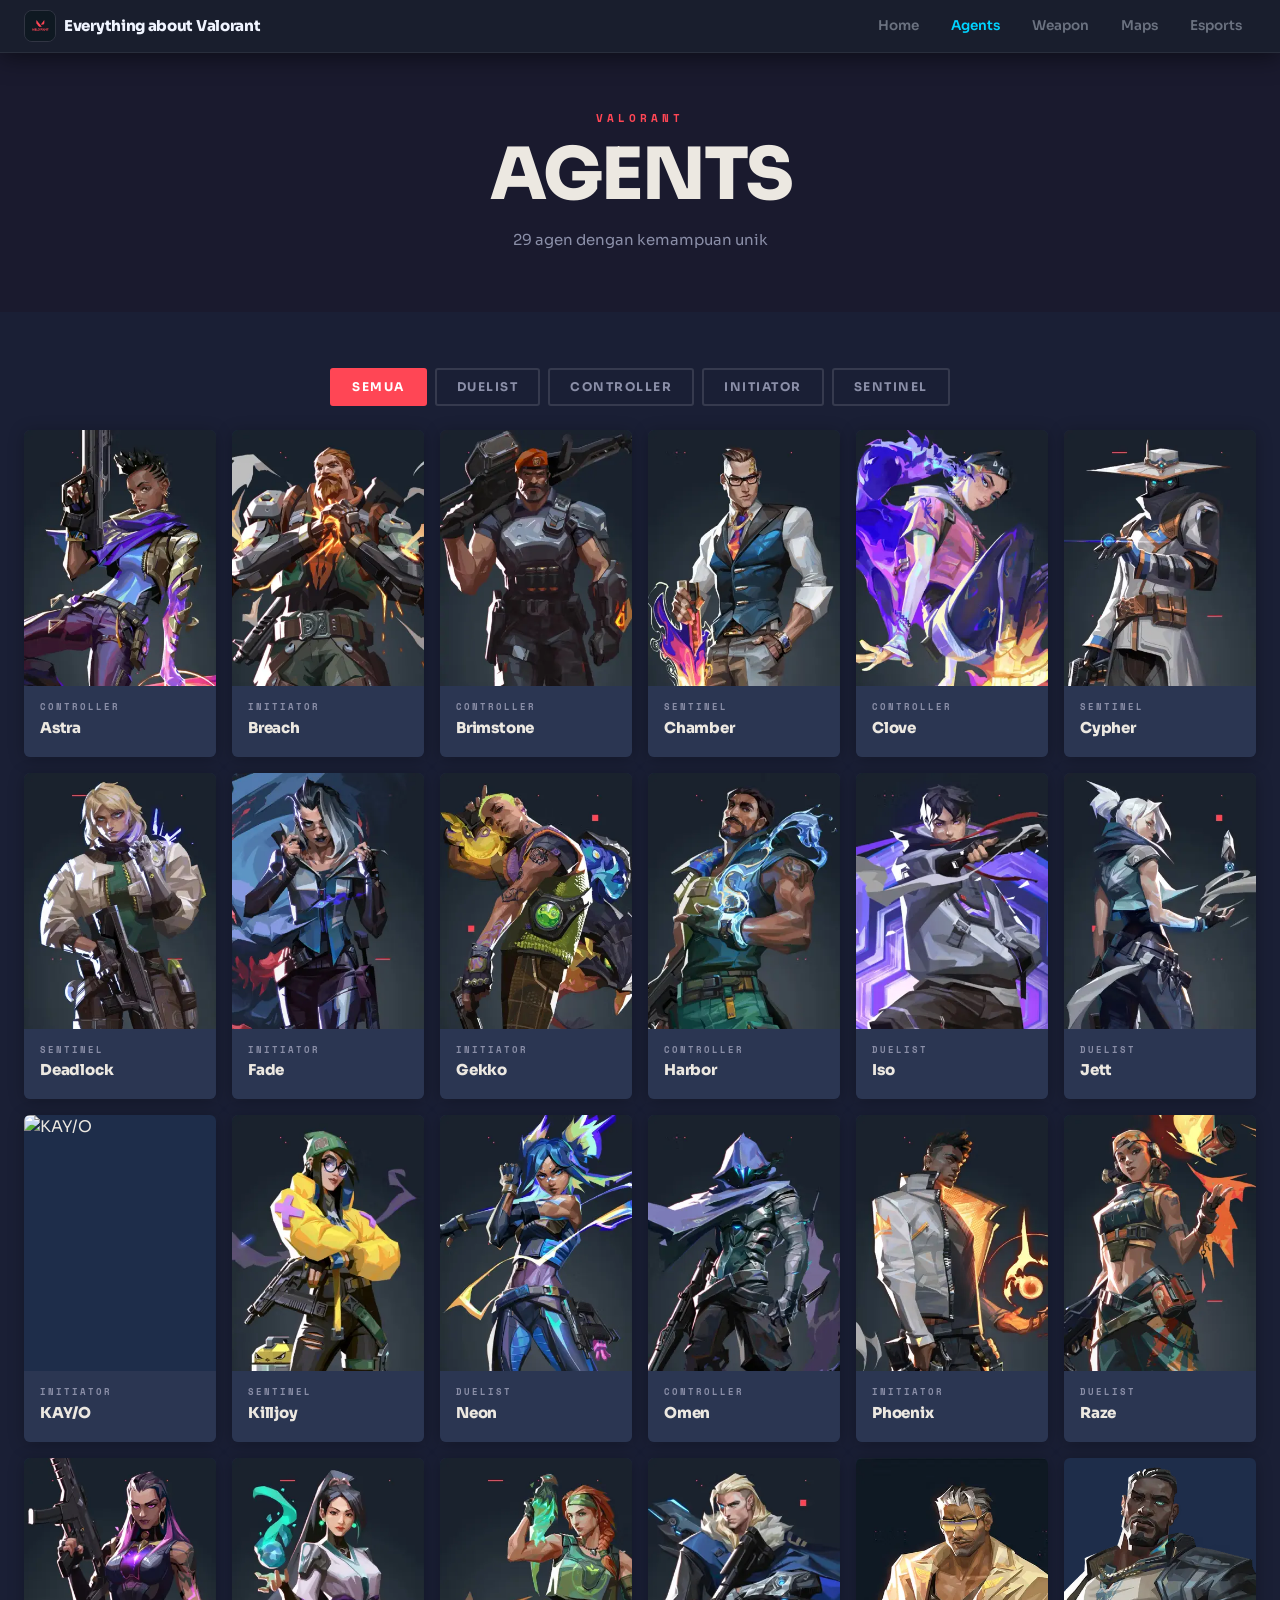
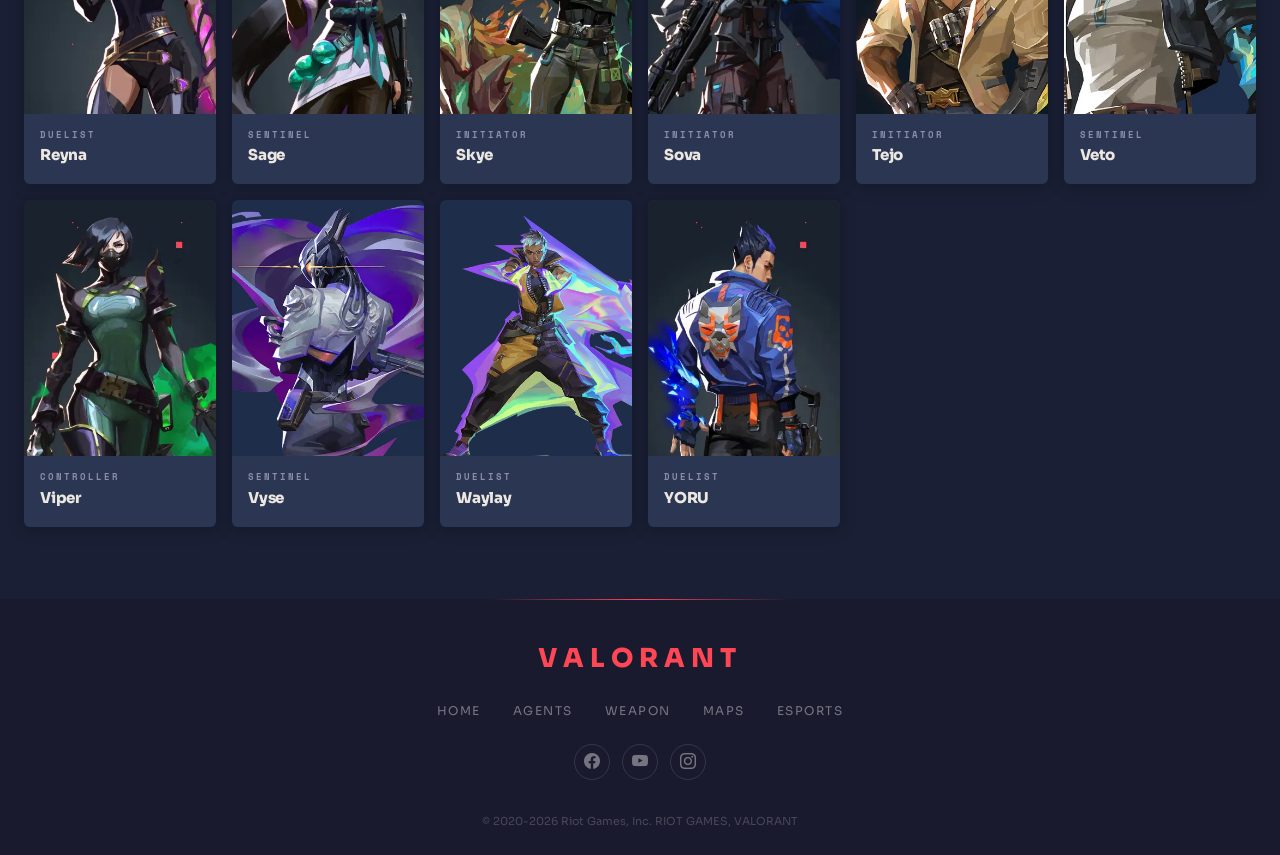
==== commit 640abfd7: "p" ====
--- a/agents.html
+++ b/agents.html
@@ -1,482 +1,544 @@
-<!DOCTYPE html>
+<!doctype html>
 <html lang="id">
+  <head>
+    <meta charset="UTF-8" />
+    <meta name="viewport" content="width=device-width, initial-scale=1.0" />
+    <title>Agents — Everything About Valorant</title>
+    <link
+      href="https://fonts.googleapis.com/css2?family=Sora:wght@400;500;600;700;900&family=Space+Mono:wght@400;700&display=swap"
+      rel="stylesheet"
+    />
+    <link
+      href="https://cdn.jsdelivr.net/npm/bootstrap@5.3.3/dist/css/bootstrap.min.css"
+      rel="stylesheet"
+    />
+    <link
+      rel="stylesheet"
+      href="https://cdn.jsdelivr.net/npm/bootstrap-icons@1.11.3/font/bootstrap-icons.min.css"
+    />
+    <link rel="stylesheet" href="style.css" />
+  </head>
+  <body>
+    <nav id="navbar" class="d-flex align-items-center justify-content-between">
+      <a class="logo d-flex align-items-center gap-2" href="index.html">
+        <div class="logo-icon d-flex align-items-center justify-content-center">
+          <img src="assets/images/logo-valorant.webp" alt="logo" />
+        </div>
+        <span class="logo-name">Everything about Valorant</span>
+      </a>
+      <ul class="nav-links d-flex align-items-center m-0">
+        <li><a class="nav-label" href="index.html">Home</a></li>
+        <li><a class="nav-label active" href="agents.html">Agents</a></li>
+        <li><a class="nav-label" href="weapon.html">Weapon</a></li>
+        <li><a class="nav-label" href="maps.html">Maps</a></li>
+        <li><a class="nav-label" href="esports.html">Esports</a></li>
+      </ul>
+    </nav>
 
-<head>
-  <meta charset="UTF-8" />
-  <meta name="viewport" content="width=device-width, initial-scale=1.0" />
-  <title>Agents — Everything About Valorant</title>
-  <link
-    href="https://fonts.googleapis.com/css2?family=Sora:wght@400;500;600;700;900&family=Space+Mono:wght@400;700&display=swap"
-    rel="stylesheet" />
-  <link href="https://cdn.jsdelivr.net/npm/bootstrap@5.3.3/dist/css/bootstrap.min.css" rel="stylesheet" />
-    <link rel="stylesheet" href="https://cdn.jsdelivr.net/npm/bootstrap-icons@1.11.3/font/bootstrap-icons.min.css">
-  <link rel="stylesheet" href="style.css" />
-</head>
+    <section class="page-hero text-center">
+      <div class="container">
+        <div class="page-hero-label">VALORANT</div>
+        <h1 class="page-hero-title">AGENTS</h1>
+        <p class="page-hero-sub">29 agen dengan kemampuan unik</p>
+      </div>
+    </section>
 
-<body>
-
-  <!-- ─── NAVBAR ─── -->
-  <nav id="navbar">
-    <a class="logo" href="index.html">
-      <div class="logo-icon">
-        <img src="assets/images/logo-valorant.webp" alt="logo" />
-      </div>
-      <span class="logo-name">Everything about Valorant</span>
-    </a>
-    <ul class="nav-links">
-      <li><a class="nav-label" href="index.html">Home</a></li>
-      <li><a class="nav-label active" href="agents.html">Agents</a></li>
-      <li><a class="nav-label" href="weapon.html">Weapon</a></li>
-      <li><a class="nav-label" href="maps.html">Maps</a></li>
-      <li><a class="nav-label" href="esports.html">Esports</a></li>
-    </ul>
-  </nav>
-
-  <!-- ─── PAGE HERO ─── -->
-  <section class="page-hero">
-    <div class="container text-center">
-      <div class="page-hero-label">VALORANT</div>
-      <h1 class="page-hero-title">AGENTS</h1>
-      <p class="page-hero-sub">29 agen dengan kemampuan unik</p>
-    </div>
-  </section>
-
-  <!-- ─── AGENTS GRID ─── -->
-  <section class="agents-page-section">
-    <div class="container-fluid px-4">
-
-      <!-- Filter -->
-      <div class="agent-filter-bar justify-content-center">
-        <button class="agent-filter-btn active" data-role="all">Semua</button>
-        <button class="agent-filter-btn" data-role="duelist">Duelist</button>
-        <button class="agent-filter-btn" data-role="controller">Controller</button>
-        <button class="agent-filter-btn" data-role="initiator">Initiator</button>
-        <button class="agent-filter-btn" data-role="sentinel">Sentinel</button>
-      </div>
-
-      <div class="agents-grid">
-
-        <!-- Astra -->
-        <div class="agent-item" data-role="controller">
-          <div class="agent-card">
-            <div class="agent-img-wrap">
-              <img src="assets/images/agen/astra.webp" alt="Astra" class="agent-img" />
-            </div>
-            <div class="agent-info">
-              <div class="agent-role-tag">Controller</div>
-              <h5 class="agent-name">Astra</h5>
-            </div>
-          </div>
+    <section class="agents-page-section">
+      <div class="container-fluid px-4">
+        <div class="agent-filter-bar d-flex justify-content-center gap-2 mb-4">
+          <button class="agent-filter-btn active" data-role="all">Semua</button>
+          <button class="agent-filter-btn" data-role="duelist">Duelist</button>
+          <button class="agent-filter-btn" data-role="controller">
+            Controller
+          </button>
+          <button class="agent-filter-btn" data-role="initiator">
+            Initiator
+          </button>
+          <button class="agent-filter-btn" data-role="sentinel">
+            Sentinel
+          </button>
         </div>
 
-        <!-- Breach -->
-        <div class="agent-item" data-role="initiator">
-          <div class="agent-card">
-            <div class="agent-img-wrap">
-              <img src="assets/images/agen/breach.webp" alt="Breach" class="agent-img" />
-            </div>
-            <div class="agent-info">
-              <div class="agent-role-tag">Initiator</div>
-              <h5 class="agent-name">Breach</h5>
+        <div class="agents-grid">
+          <div class="agent-item" data-role="controller">
+            <div class="agent-card">
+              <div class="agent-img-wrap">
+                <img
+                  src="assets/images/agen/astra.webp"
+                  alt="Astra"
+                  class="agent-img"
+                />
+              </div>
+              <div class="agent-info">
+                <div class="agent-role-tag">Controller</div>
+                <h5 class="agent-name">Astra</h5>
+              </div>
+            </div>
+          </div>
+          <div class="agent-item" data-role="initiator">
+            <div class="agent-card">
+              <div class="agent-img-wrap">
+                <img
+                  src="assets/images/agen/breach.webp"
+                  alt="Breach"
+                  class="agent-img"
+                />
+              </div>
+              <div class="agent-info">
+                <div class="agent-role-tag">Initiator</div>
+                <h5 class="agent-name">Breach</h5>
+              </div>
+            </div>
+          </div>
+          <div class="agent-item" data-role="controller">
+            <div class="agent-card">
+              <div class="agent-img-wrap">
+                <img
+                  src="assets/images/agen/brimstone.webp"
+                  alt="Brimstone"
+                  class="agent-img"
+                />
+              </div>
+              <div class="agent-info">
+                <div class="agent-role-tag">Controller</div>
+                <h5 class="agent-name">Brimstone</h5>
+              </div>
+            </div>
+          </div>
+          <div class="agent-item" data-role="sentinel">
+            <div class="agent-card">
+              <div class="agent-img-wrap">
+                <img
+                  src="assets/images/agen/chamber.webp"
+                  alt="Chamber"
+                  class="agent-img"
+                />
+              </div>
+              <div class="agent-info">
+                <div class="agent-role-tag">Sentinel</div>
+                <h5 class="agent-name">Chamber</h5>
+              </div>
+            </div>
+          </div>
+          <div class="agent-item" data-role="controller">
+            <div class="agent-card">
+              <div class="agent-img-wrap">
+                <img
+                  src="assets/images/agen/clove.webp"
+                  alt="Clove"
+                  class="agent-img"
+                />
+              </div>
+              <div class="agent-info">
+                <div class="agent-role-tag">Controller</div>
+                <h5 class="agent-name">Clove</h5>
+              </div>
+            </div>
+          </div>
+          <div class="agent-item" data-role="sentinel">
+            <div class="agent-card">
+              <div class="agent-img-wrap">
+                <img
+                  src="assets/images/agen/cypher.webp"
+                  alt="Cypher"
+                  class="agent-img"
+                />
+              </div>
+              <div class="agent-info">
+                <div class="agent-role-tag">Sentinel</div>
+                <h5 class="agent-name">Cypher</h5>
+              </div>
+            </div>
+          </div>
+          <div class="agent-item" data-role="sentinel">
+            <div class="agent-card">
+              <div class="agent-img-wrap">
+                <img
+                  src="assets/images/agen/deadlock.webp"
+                  alt="Deadlock"
+                  class="agent-img"
+                />
+              </div>
+              <div class="agent-info">
+                <div class="agent-role-tag">Sentinel</div>
+                <h5 class="agent-name">Deadlock</h5>
+              </div>
+            </div>
+          </div>
+          <div class="agent-item" data-role="initiator">
+            <div class="agent-card">
+              <div class="agent-img-wrap">
+                <img
+                  src="assets/images/agen/fade.webp"
+                  alt="Fade"
+                  class="agent-img"
+                />
+              </div>
+              <div class="agent-info">
+                <div class="agent-role-tag">Initiator</div>
+                <h5 class="agent-name">Fade</h5>
+              </div>
+            </div>
+          </div>
+          <div class="agent-item" data-role="initiator">
+            <div class="agent-card">
+              <div class="agent-img-wrap">
+                <img
+                  src="assets/images/agen/gekko.webp"
+                  alt="Gekko"
+                  class="agent-img"
+                />
+              </div>
+              <div class="agent-info">
+                <div class="agent-role-tag">Initiator</div>
+                <h5 class="agent-name">Gekko</h5>
+              </div>
+            </div>
+          </div>
+          <div class="agent-item" data-role="controller">
+            <div class="agent-card">
+              <div class="agent-img-wrap">
+                <img
+                  src="assets/images/agen/harbor.webp"
+                  alt="Harbor"
+                  class="agent-img"
+                />
+              </div>
+              <div class="agent-info">
+                <div class="agent-role-tag">Controller</div>
+                <h5 class="agent-name">Harbor</h5>
+              </div>
+            </div>
+          </div>
+          <div class="agent-item" data-role="duelist">
+            <div class="agent-card">
+              <div class="agent-img-wrap">
+                <img
+                  src="assets/images/agen/iso.webp"
+                  alt="Iso"
+                  class="agent-img"
+                />
+              </div>
+              <div class="agent-info">
+                <div class="agent-role-tag">Duelist</div>
+                <h5 class="agent-name">Iso</h5>
+              </div>
+            </div>
+          </div>
+          <div class="agent-item" data-role="duelist">
+            <div class="agent-card">
+              <div class="agent-img-wrap">
+                <img
+                  src="assets/images/agen/jett.webp"
+                  alt="Jett"
+                  class="agent-img"
+                />
+              </div>
+              <div class="agent-info">
+                <div class="agent-role-tag">Duelist</div>
+                <h5 class="agent-name">Jett</h5>
+              </div>
+            </div>
+          </div>
+          <div class="agent-item" data-role="initiator">
+            <div class="agent-card">
+              <div class="agent-img-wrap">
+                <img
+                  src="assets/images/agen/kayo.webp"
+                  alt="KAY/O"
+                  class="agent-img"
+                />
+              </div>
+              <div class="agent-info">
+                <div class="agent-role-tag">Initiator</div>
+                <h5 class="agent-name">KAY/O</h5>
+              </div>
+            </div>
+          </div>
+          <div class="agent-item" data-role="sentinel">
+            <div class="agent-card">
+              <div class="agent-img-wrap">
+                <img
+                  src="assets/images/agen/killjoy.webp"
+                  alt="Killjoy"
+                  class="agent-img"
+                />
+              </div>
+              <div class="agent-info">
+                <div class="agent-role-tag">Sentinel</div>
+                <h5 class="agent-name">Killjoy</h5>
+              </div>
+            </div>
+          </div>
+          <div class="agent-item" data-role="duelist">
+            <div class="agent-card">
+              <div class="agent-img-wrap">
+                <img
+                  src="assets/images/agen/neon.webp"
+                  alt="Neon"
+                  class="agent-img"
+                />
+              </div>
+              <div class="agent-info">
+                <div class="agent-role-tag">Duelist</div>
+                <h5 class="agent-name">Neon</h5>
+              </div>
+            </div>
+          </div>
+          <div class="agent-item" data-role="controller">
+            <div class="agent-card">
+              <div class="agent-img-wrap">
+                <img
+                  src="assets/images/agen/omen.webp"
+                  alt="Omen"
+                  class="agent-img"
+                />
+              </div>
+              <div class="agent-info">
+                <div class="agent-role-tag">Controller</div>
+                <h5 class="agent-name">Omen</h5>
+              </div>
+            </div>
+          </div>
+          <div class="agent-item" data-role="initiator">
+            <div class="agent-card">
+              <div class="agent-img-wrap">
+                <img
+                  src="assets/images/agen/phoenix.webp"
+                  alt="Phoenix"
+                  class="agent-img"
+                />
+              </div>
+              <div class="agent-info">
+                <div class="agent-role-tag">Initiator</div>
+                <h5 class="agent-name">Phoenix</h5>
+              </div>
+            </div>
+          </div>
+          <div class="agent-item" data-role="duelist">
+            <div class="agent-card">
+              <div class="agent-img-wrap">
+                <img
+                  src="assets/images/agen/raze.webp"
+                  alt="Raze"
+                  class="agent-img"
+                />
+              </div>
+              <div class="agent-info">
+                <div class="agent-role-tag">Duelist</div>
+                <h5 class="agent-name">Raze</h5>
+              </div>
+            </div>
+          </div>
+          <div class="agent-item" data-role="duelist">
+            <div class="agent-card">
+              <div class="agent-img-wrap">
+                <img
+                  src="assets/images/agen/reyna.webp"
+                  alt="Reyna"
+                  class="agent-img"
+                />
+              </div>
+              <div class="agent-info">
+                <div class="agent-role-tag">Duelist</div>
+                <h5 class="agent-name">Reyna</h5>
+              </div>
+            </div>
+          </div>
+          <div class="agent-item" data-role="sentinel">
+            <div class="agent-card">
+              <div class="agent-img-wrap">
+                <img
+                  src="assets/images/agen/sage.webp"
+                  alt="Sage"
+                  class="agent-img"
+                />
+              </div>
+              <div class="agent-info">
+                <div class="agent-role-tag">Sentinel</div>
+                <h5 class="agent-name">Sage</h5>
+              </div>
+            </div>
+          </div>
+          <div class="agent-item" data-role="initiator">
+            <div class="agent-card">
+              <div class="agent-img-wrap">
+                <img
+                  src="assets/images/agen/skye.webp"
+                  alt="Skye"
+                  class="agent-img"
+                />
+              </div>
+              <div class="agent-info">
+                <div class="agent-role-tag">Initiator</div>
+                <h5 class="agent-name">Skye</h5>
+              </div>
+            </div>
+          </div>
+          <div class="agent-item" data-role="initiator">
+            <div class="agent-card">
+              <div class="agent-img-wrap">
+                <img
+                  src="assets/images/agen/sove.webp"
+                  alt="Sova"
+                  class="agent-img"
+                />
+              </div>
+              <div class="agent-info">
+                <div class="agent-role-tag">Initiator</div>
+                <h5 class="agent-name">Sova</h5>
+              </div>
+            </div>
+          </div>
+          <div class="agent-item" data-role="initiator">
+            <div class="agent-card">
+              <div class="agent-img-wrap">
+                <img
+                  src="assets/images/agen/tejo.webp"
+                  alt="Tejo"
+                  class="agent-img"
+                />
+              </div>
+              <div class="agent-info">
+                <div class="agent-role-tag">Initiator</div>
+                <h5 class="agent-name">Tejo</h5>
+              </div>
+            </div>
+          </div>
+          <div class="agent-item" data-role="sentinel">
+            <div class="agent-card">
+              <div class="agent-img-wrap">
+                <img
+                  src="assets/images/agen/veto.webp"
+                  alt="Veto"
+                  class="agent-img"
+                />
+              </div>
+              <div class="agent-info">
+                <div class="agent-role-tag">Sentinel</div>
+                <h5 class="agent-name">Veto</h5>
+              </div>
+            </div>
+          </div>
+          <div class="agent-item" data-role="controller">
+            <div class="agent-card">
+              <div class="agent-img-wrap">
+                <img
+                  src="assets/images/agen/viper.webp"
+                  alt="Viper"
+                  class="agent-img"
+                />
+              </div>
+              <div class="agent-info">
+                <div class="agent-role-tag">Controller</div>
+                <h5 class="agent-name">Viper</h5>
+              </div>
+            </div>
+          </div>
+          <div class="agent-item" data-role="sentinel">
+            <div class="agent-card">
+              <div class="agent-img-wrap">
+                <img
+                  src="assets/images/agen/vyse.webp"
+                  alt="Vyse"
+                  class="agent-img"
+                />
+              </div>
+              <div class="agent-info">
+                <div class="agent-role-tag">Sentinel</div>
+                <h5 class="agent-name">Vyse</h5>
+              </div>
+            </div>
+          </div>
+          <div class="agent-item" data-role="duelist">
+            <div class="agent-card">
+              <div class="agent-img-wrap">
+                <img
+                  src="assets/images/agen/waylay.webp"
+                  alt="Waylay"
+                  class="agent-img"
+                />
+              </div>
+              <div class="agent-info">
+                <div class="agent-role-tag">Duelist</div>
+                <h5 class="agent-name">Waylay</h5>
+              </div>
+            </div>
+          </div>
+          <div class="agent-item" data-role="duelist">
+            <div class="agent-card">
+              <div class="agent-img-wrap">
+                <img
+                  src="assets/images/agen/yoru.webp"
+                  alt="YORU"
+                  class="agent-img"
+                />
+              </div>
+              <div class="agent-info">
+                <div class="agent-role-tag">Duelist</div>
+                <h5 class="agent-name">YORU</h5>
+              </div>
             </div>
           </div>
         </div>
+      </div>
+    </section>
 
-        <!-- Brimstone -->
-        <div class="agent-item" data-role="controller">
-          <div class="agent-card">
-            <div class="agent-img-wrap">
-              <img src="assets/images/agen/brimstone.webp" alt="Brimstone" class="agent-img" />
-            </div>
-            <div class="agent-info">
-              <div class="agent-role-tag">Controller</div>
-              <h5 class="agent-name">Brimstone</h5>
-            </div>
-          </div>
-        </div>
-
-        <!-- Chamber -->
-        <div class="agent-item" data-role="sentinel">
-          <div class="agent-card">
-            <div class="agent-img-wrap">
-              <img src="assets/images/agen/chamber.webp" alt="Chamber" class="agent-img" />
-            </div>
-            <div class="agent-info">
-              <div class="agent-role-tag">Sentinel</div>
-              <h5 class="agent-name">Chamber</h5>
-            </div>
-          </div>
-        </div>
-
-        <!-- Clove -->
-        <div class="agent-item" data-role="controller">
-          <div class="agent-card">
-            <div class="agent-img-wrap">
-              <img src="assets/images/agen/clove.webp" alt="Clove" class="agent-img" />
-            </div>
-            <div class="agent-info">
-              <div class="agent-role-tag">Controller</div>
-              <h5 class="agent-name">Clove</h5>
-            </div>
-          </div>
-        </div>
-
-        <!-- Cypher -->
-        <div class="agent-item" data-role="sentinel">
-          <div class="agent-card">
-            <div class="agent-img-wrap">
-              <img src="assets/images/agen/cypher.webp" alt="Cypher" class="agent-img" />
-            </div>
-            <div class="agent-info">
-              <div class="agent-role-tag">Sentinel</div>
-              <h5 class="agent-name">Cypher</h5>
-            </div>
-          </div>
-        </div>
-
-        <!-- Deadlock -->
-        <div class="agent-item" data-role="sentinel">
-          <div class="agent-card">
-            <div class="agent-img-wrap">
-              <img src="assets/images/agen/deadlock.webp" alt="Deadlock" class="agent-img" />
-            </div>
-            <div class="agent-info">
-              <div class="agent-role-tag">Sentinel</div>
-              <h5 class="agent-name">Deadlock</h5>
-            </div>
-          </div>
-        </div>
-
-        <!-- Fade -->
-        <div class="agent-item" data-role="initiator">
-          <div class="agent-card">
-            <div class="agent-img-wrap">
-              <img src="assets/images/agen/fade.webp" alt="Fade" class="agent-img" />
-            </div>
-            <div class="agent-info">
-              <div class="agent-role-tag">Initiator</div>
-              <h5 class="agent-name">Fade</h5>
-            </div>
-          </div>
-        </div>
-
-        <!-- Gekko -->
-        <div class="agent-item" data-role="initiator">
-          <div class="agent-card">
-            <div class="agent-img-wrap">
-              <img src="assets/images/agen/gekko.webp" alt="Gekko" class="agent-img" />
-            </div>
-            <div class="agent-info">
-              <div class="agent-role-tag">Initiator</div>
-              <h5 class="agent-name">Gekko</h5>
-            </div>
-          </div>
-        </div>
-
-        <!-- Harbor -->
-        <div class="agent-item" data-role="controller">
-          <div class="agent-card">
-            <div class="agent-img-wrap">
-              <img src="assets/images/agen/harbor.webp" alt="Harbor" class="agent-img" />
-            </div>
-            <div class="agent-info">
-              <div class="agent-role-tag">Controller</div>
-              <h5 class="agent-name">Harbor</h5>
-            </div>
-          </div>
-        </div>
-
-        <!-- Iso -->
-        <div class="agent-item" data-role="duelist">
-          <div class="agent-card">
-            <div class="agent-img-wrap">
-              <img src="assets/images/agen/iso.webp" alt="Iso" class="agent-img" />
-            </div>
-            <div class="agent-info">
-              <div class="agent-role-tag">Duelist</div>
-              <h5 class="agent-name">Iso</h5>
-            </div>
-          </div>
-        </div>
-
-        <!-- Jett -->
-        <div class="agent-item" data-role="duelist">
-          <div class="agent-card">
-            <div class="agent-img-wrap">
-              <img src="assets/images/agen/jett.webp" alt="Jett" class="agent-img" />
-            </div>
-            <div class="agent-info">
-              <div class="agent-role-tag">Duelist</div>
-              <h5 class="agent-name">Jett</h5>
-            </div>
-          </div>
-        </div>
-
-        <!-- KAY/O -->
-        <div class="agent-item" data-role="initiator">
-          <div class="agent-card">
-            <div class="agent-img-wrap">
-              <img src="assets/images/agen/kay-o.webp" alt="KAY/O" class="agent-img" />
-            </div>
-            <div class="agent-info">
-              <div class="agent-role-tag">Initiator</div>
-              <h5 class="agent-name">KAY/O</h5>
-            </div>
-          </div>
-        </div>
-
-        <!-- Killjoy -->
-        <div class="agent-item" data-role="sentinel">
-          <div class="agent-card">
-            <div class="agent-img-wrap">
-              <img src="assets/images/agen/killjoy.webp" alt="Killjoy" class="agent-img" />
-            </div>
-            <div class="agent-info">
-              <div class="agent-role-tag">Sentinel</div>
-              <h5 class="agent-name">Killjoy</h5>
-            </div>
-          </div>
-        </div>
-
-        <!-- Miks -->
-        <div class="agent-item" data-role="controller">
-          <div class="agent-card">
-            <div class="agent-img-wrap">
-              <img src="assets/images/agen/miks.webp" alt="Miks" class="agent-img" />
-            </div>
-            <div class="agent-info">
-              <div class="agent-role-tag">Controller</div>
-              <h5 class="agent-name">Miks</h5>
-            </div>
-          </div>
-        </div>
-
-        <!-- Neon -->
-        <div class="agent-item" data-role="duelist">
-          <div class="agent-card">
-            <div class="agent-img-wrap">
-              <img src="assets/images/agen/neon.webp" alt="Neon" class="agent-img" />
-            </div>
-            <div class="agent-info">
-              <div class="agent-role-tag">Duelist</div>
-              <h5 class="agent-name">Neon</h5>
-            </div>
-          </div>
-        </div>
-
-        <!-- Omen -->
-        <div class="agent-item" data-role="controller">
-          <div class="agent-card">
-            <div class="agent-img-wrap">
-              <img src="assets/images/agen/omen.webp" alt="Omen" class="agent-img" />
-            </div>
-            <div class="agent-info">
-              <div class="agent-role-tag">Controller</div>
-              <h5 class="agent-name">Omen</h5>
-            </div>
-          </div>
-        </div>
-
-        <!-- Phoenix -->
-        <div class="agent-item" data-role="duelist">
-          <div class="agent-card">
-            <div class="agent-img-wrap">
-              <img src="assets/images/agen/phoenix.webp" alt="Phoenix" class="agent-img" />
-            </div>
-            <div class="agent-info">
-              <div class="agent-role-tag">Duelist</div>
-              <h5 class="agent-name">Phoenix</h5>
-            </div>
-          </div>
-        </div>
-
-        <!-- Raze -->
-        <div class="agent-item" data-role="duelist">
-          <div class="agent-card">
-            <div class="agent-img-wrap">
-              <img src="assets/images/agen/raze.webp" alt="Raze" class="agent-img" />
-            </div>
-            <div class="agent-info">
-              <div class="agent-role-tag">Duelist</div>
-              <h5 class="agent-name">Raze</h5>
-            </div>
-          </div>
-        </div>
-
-        <!-- Reyna -->
-        <div class="agent-item" data-role="duelist">
-          <div class="agent-card">
-            <div class="agent-img-wrap">
-              <img src="assets/images/agen/reyna.webp" alt="Reyna" class="agent-img" />
-            </div>
-            <div class="agent-info">
-              <div class="agent-role-tag">Duelist</div>
-              <h5 class="agent-name">Reyna</h5>
-            </div>
-          </div>
-        </div>
-
-        <!-- Sage -->
-        <div class="agent-item" data-role="sentinel">
-          <div class="agent-card">
-            <div class="agent-img-wrap">
-              <img src="assets/images/agen/sage.webp" alt="Sage" class="agent-img" />
-            </div>
-            <div class="agent-info">
-              <div class="agent-role-tag">Sentinel</div>
-              <h5 class="agent-name">Sage</h5>
-            </div>
-          </div>
-        </div>
-
-        <!-- Skye -->
-        <div class="agent-item" data-role="initiator">
-          <div class="agent-card">
-            <div class="agent-img-wrap">
-              <img src="assets/images/agen/skye.webp" alt="Skye" class="agent-img" />
-            </div>
-            <div class="agent-info">
-              <div class="agent-role-tag">Initiator</div>
-              <h5 class="agent-name">Skye</h5>
-            </div>
-          </div>
-        </div>
-
-        <!-- Sova -->
-        <div class="agent-item" data-role="initiator">
-          <div class="agent-card">
-            <div class="agent-img-wrap">
-              <img src="assets/images/agen/sove.webp" alt="Sova" class="agent-img" />
-            </div>
-            <div class="agent-info">
-              <div class="agent-role-tag">Initiator</div>
-              <h5 class="agent-name">Sova</h5>
-            </div>
-          </div>
-        </div>
-
-        <!-- Tejo -->
-        <div class="agent-item" data-role="initiator">
-          <div class="agent-card">
-            <div class="agent-img-wrap">
-              <img src="assets/images/agen/tejo.webp" alt="Tejo" class="agent-img" />
-            </div>
-            <div class="agent-info">
-              <div class="agent-role-tag">Initiator</div>
-              <h5 class="agent-name">Tejo</h5>
-            </div>
-          </div>
-        </div>
-
-        <!-- Veto -->
-        <div class="agent-item" data-role="sentinel">
-          <div class="agent-card">
-            <div class="agent-img-wrap">
-              <img src="assets/images/agen/veto.webp" alt="Veto" class="agent-img" />
-            </div>
-            <div class="agent-info">
-              <div class="agent-role-tag">Sentinel</div>
-              <h5 class="agent-name">Veto</h5>
-            </div>
-          </div>
-        </div>
-
-        <!-- Viper -->
-        <div class="agent-item" data-role="controller">
-          <div class="agent-card">
-            <div class="agent-img-wrap">
-              <img src="assets/images/agen/viper.webp" alt="Viper" class="agent-img" />
-            </div>
-            <div class="agent-info">
-              <div class="agent-role-tag">Controller</div>
-              <h5 class="agent-name">Viper</h5>
-            </div>
-          </div>
-        </div>
-
-        <!-- Vyse -->
-        <div class="agent-item" data-role="sentinel">
-          <div class="agent-card">
-            <div class="agent-img-wrap">
-              <img src="assets/images/agen/vyse.webp" alt="Vyse" class="agent-img" />
-            </div>
-            <div class="agent-info">
-              <div class="agent-role-tag">Sentinel</div>
-              <h5 class="agent-name">Vyse</h5>
-            </div>
-          </div>
-        </div>
-
-        <!-- Waylay -->
-        <div class="agent-item" data-role="duelist">
-          <div class="agent-card">
-            <div class="agent-img-wrap">
-              <img src="assets/images/agen/waylay.webp" alt="Waylay" class="agent-img" />
-            </div>
-            <div class="agent-info">
-              <div class="agent-role-tag">Duelist</div>
-              <h5 class="agent-name">Waylay</h5>
-            </div>
-          </div>
-        </div>
-
-        <!-- YORU -->
-        <div class="agent-item" data-role="duelist">
-          <div class="agent-card">
-            <div class="agent-img-wrap">
-              <img src="assets/images/agen/yoru.webp" alt="YORU" class="agent-img" />
-            </div>
-            <div class="agent-info">
-              <div class="agent-role-tag">Duelist</div>
-              <h5 class="agent-name">YORU</h5>
-            </div>
-          </div>
-        </div>
-
-      </div>
-    </div>
-  </section>
-
-  <script src="https://cdn.jsdelivr.net/npm/bootstrap@5.3.3/dist/js/bootstrap.bundle.min.js"></script>
-  <script>
-    const filterBtns = document.querySelectorAll('.agent-filter-btn');
-    const agentItems = document.querySelectorAll('.agent-item');
-
-    filterBtns.forEach(btn => {
-      btn.addEventListener('click', () => {
-        filterBtns.forEach(b => b.classList.remove('active'));
-        btn.classList.add('active');
-        const role = btn.dataset.role;
-        agentItems.forEach(item => {
-          item.style.display = (role === 'all' || item.dataset.role === role) ? '' : 'none';
+    <script src="https://cdn.jsdelivr.net/npm/bootstrap@5.3.3/dist/js/bootstrap.bundle.min.js"></script>
+    <script>
+      const filterBtns = document.querySelectorAll(".agent-filter-btn");
+      const agentItems = document.querySelectorAll(".agent-item");
+      filterBtns.forEach((btn) => {
+        btn.addEventListener("click", () => {
+          filterBtns.forEach((b) => b.classList.remove("active"));
+          btn.classList.add("active");
+          const role = btn.dataset.role;
+          agentItems.forEach((item) => {
+            item.style.display =
+              role === "all" || item.dataset.role === role ? "" : "none";
+          });
         });
       });
-    });
-  </script>
-  <!-- ─── FOOTER ─── -->
-  <footer class="footer">
-    <div class="footer-logo">VALORANT</div>
-    <div class="footer-links">
-      <a href="index.html">Home</a>
-      <a href="agents.html">Agents</a>
-      <a href="weapon.html">Weapon</a>
-      <a href="maps.html">Maps</a>
-      <a href="esports.html">Esports</a>
-    </div>
-    <div class="footer-socials">
-      <div class="footer-s" title="Facebook">
-        <i class="bi bi-facebook"></i>
+    </script>
+    <footer class="footer text-center">
+      <div class="footer-logo">VALORANT</div>
+      <div class="footer-links">
+        <a href="index.html">Home</a><a href="agents.html">Agents</a
+        ><a href="weapon.html">Weapon</a><a href="maps.html">Maps</a
+        ><a href="esports.html">Esports</a>
       </div>
-      <div class="footer-s" title="YouTube">
-        <i class="bi bi-youtube"></i>
+      <div class="footer-socials">
+        <a
+          class="footer-s d-flex align-items-center justify-content-center"
+          href="https://www.facebook.com/PlayVALORANT"
+          target="_blank"
+          rel="noopener noreferrer"
+          title="Facebook"
+        >
+          <i class="bi bi-facebook"></i>
+        </a>
+        <a
+          class="footer-s d-flex align-items-center justify-content-center"
+          href="https://www.youtube.com/@VALORANT"
+          target="_blank"
+          rel="noopener noreferrer"
+          title="YouTube"
+        >
+          <i class="bi bi-youtube"></i>
+        </a>
+        <a
+          class="footer-s d-flex align-items-center justify-content-center"
+          href="https://www.instagram.com/valorant/"
+          target="_blank"
+          rel="noopener noreferrer"
+          title="Instagram"
+        >
+          <i class="bi bi-instagram"></i>
+        </a>
       </div>
-      <div class="footer-s" title="Instagram">
-        <i class="bi bi-instagram"></i>
+      <div class="footer-copy">
+        © 2020-2026 Riot Games, Inc. RIOT GAMES, VALORANT
       </div>
-    </div>
-    <div class="footer-copy">© 2020-2026 Riot Games, Inc. RIOT GAMES, VALORANT</div>
-  </footer>
-
-</body>
-
-</html>+    </footer>
+  </body>
+</html>
--- a/style.css
+++ b/style.css
@@ -1,4 +1,5 @@
-/* ─── CSS VARIABLES ─── */
+/*GLOBAL — Reset, variabel, dan base style*/
+
 :root {
   --accent: #00d4ff;
   --accent-glow: rgba(0, 212, 255, 0.15);
@@ -7,7 +8,6 @@
   --cream: #ece8e1;
 }
 
-/* ─── RESET ─── */
 *,
 *::before,
 *::after {
@@ -22,23 +22,21 @@
   text-decoration: none;
 }
 
-/* ─── BODY ─── */
 body {
   font-family: "Sora", sans-serif;
   color: var(--cream);
   background-color: #f5f0eb;
-  margin: 0;
   -webkit-font-smoothing: antialiased;
   -moz-osx-font-smoothing: grayscale;
 }
 
-/* ─── NAVBAR ─── */
+/*NAVBAR — Fixed top navigation bar*/
+
 #navbar {
   position: fixed;
   top: 0;
   left: 0;
   right: 0;
-  width: 100%;
   padding: 10px 24px;
   background: rgba(26, 31, 46, 0.95);
   backdrop-filter: blur(18px);
@@ -46,16 +44,6 @@
   border-bottom: 1px solid rgba(255, 255, 255, 0.07);
   box-shadow: 0 4px 24px rgba(0, 0, 0, 0.5);
   z-index: 1000;
-  display: flex;
-  align-items: center;
-  justify-content: space-between;
-}
-
-/* ─── LOGO ─── */
-.logo {
-  display: flex;
-  align-items: center;
-  gap: 10px;
 }
 
 .logo-icon {
@@ -63,22 +51,14 @@
   height: 32px;
   border: 1px solid rgba(255, 255, 255, 0.1);
   border-radius: 8px;
-  display: flex;
-  align-items: center;
-  justify-content: center;
   overflow: hidden;
   flex-shrink: 0;
-  transition: box-shadow 0.3s;
-}
-
+}
 .logo-icon img {
   width: 100%;
   height: 100%;
   object-fit: cover;
   display: block;
-}
-.logo:hover .logo-icon {
-  box-shadow: 0 0 16px var(--accent-glow);
 }
 
 .logo-name {
@@ -88,10 +68,7 @@
   letter-spacing: -0.3px;
 }
 
-/* ─── NAV LINKS ─── */
 .nav-links {
-  display: flex;
-  align-items: center;
   gap: 4px;
 }
 
@@ -101,54 +78,64 @@
   color: var(--text-dim);
   padding: 6px 14px;
   border-radius: 8px;
-  transition:
-    color 0.25s,
-    background 0.25s;
-  position: relative;
   display: block;
 }
-
-.nav-label::after {
-  content: "";
-  position: absolute;
-  bottom: 4px;
-  left: 50%;
-  transform: translateX(-50%) scaleX(0);
-  width: 16px;
-  height: 2px;
-  background: var(--accent);
-  border-radius: 999px;
-  transition: transform 0.25s cubic-bezier(0.34, 1.56, 0.64, 1);
-}
-
 .nav-label:hover {
   color: var(--white);
 }
-.nav-label:hover::after,
-.nav-label.active::after {
-  transform: translateX(-50%) scaleX(1);
-}
 .nav-label.active {
   color: var(--accent);
 }
-.nav-label:active {
-  transform: scale(0.93);
-  opacity: 0.7;
-}
-
-/* ─── HERO ─── */
+
+.sec-header {
+  margin-bottom: 36px;
+}
+.sec-header .container {
+  padding-left: 0 !important;
+  padding-right: 0 !important;
+  border-radius: 6px;
+  overflow: hidden;
+  background: #ff4655;
+}
+.sec-header h2 {
+  font-size: 28px;
+  font-weight: 900;
+  color: #ece8e1;
+  letter-spacing: -0.5px;
+  padding: 20px 24px;
+  margin: 0;
+}
+
+.btn-valo {
+  background: #ff4655;
+  color: #fff;
+  font-family: "Sora", sans-serif;
+  font-weight: 700;
+  font-size: 13px;
+  letter-spacing: 1.5px;
+  text-transform: uppercase;
+  padding: 12px 32px;
+  border: none;
+  border-radius: 3px;
+  display: inline-block;
+}
+.btn-valo:hover {
+  background: #ff4655;
+  color: #fff;
+}
+.btn-valo-sm {
+  font-size: 12px;
+  padding: 10px 24px;
+}
+
+/*HOME — Hero, About, News, Role Cards, Map List (index.html)*/
+
 .hero-section {
   position: relative;
-  width: 100%;
   min-height: 83vh;
-  display: flex;
-  align-items: center;
-  justify-content: center;
   overflow: hidden;
   background: #1a1a2e;
 }
-
-/* ─── HERO VIDEO ─── */
 .hero-video {
   position: absolute;
   inset: 0;
@@ -159,8 +146,6 @@
   display: block;
   z-index: 0;
 }
-
-/* ─── HERO OVERLAY ─── */
 .hero-overlay {
   position: absolute;
   inset: 0;
@@ -172,14 +157,13 @@
   );
   z-index: 1;
 }
-
-/* ─── HERO CONTENT ─── */
 .hero-content {
   position: relative;
   z-index: 2;
   padding: 110px 20px 50px;
   width: 100%;
-}.hero-title {
+}
+.hero-title {
   font-size: 96px;
   font-weight: 900;
   color: #ece8e1;
@@ -187,101 +171,34 @@
   letter-spacing: -3px;
   margin-bottom: 20px;
 }
-
 .hero-title span {
   color: #ff4655;
 }
-
 .hero-subtitle {
   font-size: 16px;
   color: #8b8fa8;
   max-width: 520px;
   line-height: 1.7;
   margin-bottom: 32px;
-  margin-left: auto;
-  margin-right: auto;
-}
-
-/* ─── BUTTONS ─── */
-.btn-valo {
-  background: #ff4655;
-  color: #fff;
-  font-family: "Sora", sans-serif;
-  font-weight: 700;
-  font-size: 13px;
-  letter-spacing: 1.5px;
-  text-transform: uppercase;
-  padding: 12px 32px;
-  border: none;
-  border-radius: 3px;
-  text-decoration: none;
-  display: inline-block;
-}
-
-.btn-valo:hover {
-  background: #ff4655;
-  color: #fff;
-}
-
-/* ─── SECTION HEADERS ─── */
-.sec-header {
-  margin-bottom: 36px;
-}
-
-.sec-header .container {
-  padding-left: 0 !important;
-  padding-right: 0 !important;
-  border-radius: 6px;
-  overflow: hidden;
-  background: #ff4655;
-}
-
-.sec-header .sec-label {
-  font-family: "Space Mono", monospace;
-  font-size: 10px;
-  letter-spacing: 3px;
-  text-transform: uppercase;
-  color: #ece8e1;
-  opacity: 0.6;
-  margin-bottom: 4px;
-  padding: 18px 24px 0;
-  display: block;
-}
-
-.sec-header h2 {
-  font-size: 28px;
-  font-weight: 900;
-  color: #ece8e1;
-  margin: 0;
-  letter-spacing: -0.5px;
-  padding: 0 24px 16px;
-}
-
-/* ─── ABOUT SECTION ─── */
+}
+
 .about-section {
   background: #1e2d4a;
   padding: 60px 0;
 }
-
 .about-text {
   font-size: 15px;
   line-height: 1.8;
   color: #e8f4ff;
-  max-width: 640px;
+  width: 100%;
 }
 
 .about-stat {
-  text-align: center;
-  padding: 24px 16px;
   background: #fff;
   border-radius: 6px;
   box-shadow: 0 2px 16px rgba(0, 0, 0, 0.06);
   height: 140px;
-  display: flex;
-  flex-direction: column;
-  justify-content: center;
-}
-
+}
 .about-stat .stat-number {
   font-family: "Space Mono", monospace;
   font-size: 36px;
@@ -289,7 +206,6 @@
   color: #ff4655;
   line-height: 1;
 }
-
 .about-stat .stat-label {
   font-size: 12px;
   font-weight: 600;
@@ -299,30 +215,94 @@
   margin-top: 6px;
 }
 
-/* ─── AGENTS SECTION (index.html) ─── */
-.agents-section {
+.esports-section {
   background: #1e2d4a;
   padding: 60px 0;
 }
 
+.news-item {
+  background: #fff;
+  border-radius: 6px;
+  padding: 20px;
+  box-shadow: 0 2px 10px rgba(0, 0, 0, 0.06);
+}
+.news-item .news-cat {
+  font-size: 10px;
+  font-weight: 700;
+  letter-spacing: 2px;
+  text-transform: uppercase;
+  color: #ff4655;
+  margin-bottom: 6px;
+}
+.news-item h6 {
+  font-weight: 700;
+  font-size: 14px;
+  color: #1a1a2e;
+  margin-bottom: 6px;
+  line-height: 1.4;
+}
+.news-item p {
+  font-size: 12px;
+  color: #5a6a78;
+  margin: 0;
+}
+
+.maps-section {
+  background: #1e2d4a;
+  padding: 60px 0;
+}
+.map-item {
+  display: flex;
+  align-items: flex-start;
+  gap: 16px;
+  padding: 18px 20px;
+  background: #fff;
+  border-radius: 6px;
+  margin-bottom: 10px;
+  box-shadow: 0 2px 12px rgba(0, 0, 0, 0.07);
+}
+.map-item:last-child {
+  margin-bottom: 0;
+}
+.map-number {
+  font-family: "Space Mono", monospace;
+  font-size: 22px;
+  font-weight: 700;
+  color: #ff4655;
+  min-width: 36px;
+  line-height: 1;
+}
+.map-info h5 {
+  font-weight: 800;
+  font-size: 16px;
+  color: #1a1a2e;
+  margin-bottom: 4px;
+}
+.map-info p {
+  font-size: 13px;
+  color: #6b7280;
+  margin: 0;
+}
+
+.role-intro {
+  color: #d0e8f5;
+  font-size: 14px;
+  margin-bottom: 28px;
+  max-width: 560px;
+}
 .role-card {
   background: #fff;
   border-radius: 6px;
   padding: 24px 20px;
   box-shadow: 0 2px 12px rgba(0, 0, 0, 0.07);
   height: 140px;
-  display: flex;
-  flex-direction: column;
-  justify-content: center;
-}
-
+}
 .role-card h5 {
   font-weight: 800;
   font-size: 15px;
   color: #1a1a2e;
   margin-bottom: 6px;
 }
-
 .role-card p {
   font-size: 13px;
   color: #6b7280;
@@ -330,108 +310,14 @@
   line-height: 1.6;
 }
 
-/* ─── MAPS SECTION ─── */
-.maps-section {
-  background: #1e2d4a;
-  padding: 60px 0;
-}
-
-.map-item {
-  display: flex;
-  align-items: flex-start;
-  gap: 16px;
-  padding: 18px 20px;
-  background: #fff;
-  border-radius: 6px;
-  margin-bottom: 10px;
-  box-shadow: 0 2px 12px rgba(0, 0, 0, 0.07);
-}
-
-.map-item:last-child {
-  margin-bottom: 0;
-}
-
-.map-number {
-  font-family: "Space Mono", monospace;
-  font-size: 22px;
-  font-weight: 700;
-  color: #ff4655;
-  min-width: 36px;
-  line-height: 1;
-}
-
-.map-info h5 {
-  font-weight: 800;
-  font-size: 16px;
-  color: #1a1a2e;
-  margin-bottom: 4px;
-}
-.map-info p {
-  font-size: 13px;
-  color: #6b7280;
-  margin: 0;
-}
-
-.map-tag {
-  font-size: 11px;
-  font-weight: 700;
-  letter-spacing: 1px;
-  text-transform: uppercase;
-  background: rgba(255, 70, 85, 0.1);
-  color: #ff4655;
-  padding: 3px 8px;
-  border-radius: 3px;
-}
-
-/* ─── ESPORTS SECTION ─── */
-.esports-section {
-  background: #1e2d4a;
-  padding: 60px 0;
-}
-
-.news-item {
-  background: #fff;
-  border-radius: 6px;
-  padding: 20px;
-  box-shadow: 0 2px 10px rgba(0, 0, 0, 0.06);
-  margin-bottom: 16px;
-}
-
-.news-item .news-cat {
-  font-size: 10px;
-  font-weight: 700;
-  letter-spacing: 2px;
-  text-transform: uppercase;
-  color: #ff4655;
-  margin-bottom: 6px;
-}
-
-.news-item h6 {
-  font-weight: 700;
-  font-size: 14px;
-  color: #1a1a2e;
-  margin-bottom: 6px;
-  line-height: 1.4;
-}
-
-.news-item p {
-  font-size: 12px;
-  color: #5a6a78;
-  margin: 0;
-}
-
-/* ══════════════════════════════════════════
-   AGENTS PAGE
-══════════════════════════════════════════ */
+/*AGENTS — Page hero, filter button, grid & card (agents.html)*/
 
 .page-hero {
   padding-top: 110px;
   padding-bottom: 60px;
   background: #1a1a2e;
-  position: relative;
-  overflow: hidden;
-}
-
+  overflow: hidden;
+}
 .page-hero-label {
   font-family: "Space Mono", monospace;
   font-size: 11px;
@@ -441,7 +327,6 @@
   color: #ff4655;
   margin-bottom: 12px;
 }
-
 .page-hero-title {
   font-size: 72px;
   font-weight: 900;
@@ -450,7 +335,6 @@
   line-height: 1;
   margin-bottom: 16px;
 }
-
 .page-hero-sub {
   font-size: 15px;
   color: #8b8fa8;
@@ -464,26 +348,6 @@
   padding: 56px 0 72px;
 }
 
-/* ─── AGENTS GRID ─── */
-.agents-grid {
-  display: grid;
-  grid-template-columns: repeat(6, 1fr);
-  gap: 16px;
-}
-
-.weapons-grid {
-  grid-template-columns: repeat(6, 1fr);
-  gap: 16px;
-  margin-bottom: 0;
-}
-
-/* ─── FILTER BAR ─── */
-.agent-filter-bar {
-  display: flex;
-  gap: 8px;
-  margin-bottom: 36px;
-}
-
 .agent-filter-btn {
   font-family: "Sora", sans-serif;
   font-size: 12px;
@@ -496,8 +360,11 @@
   background: transparent;
   color: #8b8fa8;
   cursor: pointer;
-}
-
+  transition:
+    background 0.2s,
+    border-color 0.2s,
+    color 0.2s;
+}
 .agent-filter-btn:hover,
 .agent-filter-btn.active {
   background: #ff4655;
@@ -505,7 +372,12 @@
   color: #fff;
 }
 
-/* ─── AGENT CARD ─── */
+.agents-grid {
+  display: grid;
+  grid-template-columns: repeat(6, 1fr);
+  gap: 16px;
+}
+
 .agent-card {
   background: #1e2d4a;
   border-radius: 6px;
@@ -515,13 +387,11 @@
   display: flex;
   flex-direction: column;
 }
-
 .agent-img-wrap {
   width: 100%;
   aspect-ratio: 3 / 4;
   overflow: hidden;
 }
-
 .agent-img {
   width: 100%;
   height: 100%;
@@ -529,7 +399,6 @@
   object-position: top center;
   display: block;
 }
-
 .agent-info {
   padding: 14px 16px 18px;
   flex: 1;
@@ -537,7 +406,6 @@
   flex-direction: column;
   background: rgba(55, 62, 90, 0.55);
 }
-
 .agent-role-tag {
   font-family: "Space Mono", monospace;
   font-size: 9px;
@@ -547,7 +415,6 @@
   margin-bottom: 5px;
   color: #8b8fa8;
 }
-
 .agent-name {
   font-size: 15px;
   font-weight: 800;
@@ -556,16 +423,33 @@
   letter-spacing: -0.2px;
 }
 
-/* ══════════════════════════════════════════
-   MAPS PAGE
-══════════════════════════════════════════ */
+.agents-section {
+  background: #1e2d4a;
+  padding: 60px 0;
+}
+
+/*WEAPON — Grid senjata & background card (weapon.html)*/
+
+.weapons-grid {
+  grid-template-columns: repeat(6, 1fr);
+}
+.agent-img-wrap.weapon-bg {
+  background: rgba(255, 70, 85, 0.15);
+  padding: 20px 16px;
+  aspect-ratio: 4 / 3;
+}
+.agent-img-wrap.weapon-bg .agent-img {
+  object-fit: contain;
+  object-position: center;
+}
+
+/*MAPS — Full & half map card, overlay, body (maps.html)*/
 
 .maps-page-section {
   background: #0d1117;
-  padding: 0;
-}
-
-/* ─── MAP CARD FULL WIDTH ─── */
+  padding: 60px 0;
+}
+
 .map-card-full {
   position: relative;
   width: 100%;
@@ -574,8 +458,6 @@
   display: flex;
   align-items: flex-end;
 }
-
-/* ─── MAP CARD HALF WIDTH ─── */
 .map-card-half {
   position: relative;
   width: 100%;
@@ -583,21 +465,18 @@
   overflow: hidden;
   display: flex;
   align-items: flex-end;
-  border-top: 1px solid rgba(255,255,255,0.05);
-}
-
+  border-top: 1px solid rgba(255, 255, 255, 0.05);
+}
 .map-row-2 .map-card-half:first-child {
-  border-right: 1px solid rgba(255,255,255,0.05);
-}
-
-/* ─── SHARED IMAGE WRAPPER ─── */
+  border-right: 1px solid rgba(255, 255, 255, 0.05);
+}
+
 .map-card-img-wrap {
   position: absolute;
   inset: 0;
   width: 100%;
   height: 100%;
 }
-
 .map-card-img {
   width: 100%;
   height: 100%;
@@ -605,8 +484,6 @@
   object-position: center;
   display: block;
 }
-
-/* ─── OVERLAY GRADIENT ─── */
 .map-card-overlay {
   position: absolute;
   inset: 0;
@@ -618,21 +495,17 @@
     transparent 100%
   );
 }
-
-/* ─── CARD BODY (text over image) ─── */
 .map-card-body {
   position: relative;
   z-index: 2;
   padding: 0 40px 40px;
   width: 100%;
 }
-
 .map-card-full .map-card-body {
   max-width: 720px;
   padding: 0 56px 52px;
 }
 
-/* ─── MAP NAME ─── */
 .map-card-name {
   font-size: 52px;
   font-weight: 900;
@@ -642,14 +515,11 @@
   margin: 0 0 14px;
   text-transform: uppercase;
 }
-
 .map-card-half .map-card-name {
   font-size: 38px;
   letter-spacing: -1.5px;
   margin-bottom: 10px;
 }
-
-/* ─── MAP DESC ─── */
 .map-card-desc {
   font-size: 14px;
   color: rgba(208, 220, 236, 0.75);
@@ -657,41 +527,112 @@
   margin: 0;
   max-width: 580px;
 }
-
 .map-card-half .map-card-desc {
   font-size: 13px;
   max-width: 440px;
 }
 
-/* ─── WEAPON PAGE — image wrapper overrides ─── */
-.agent-img-wrap.weapon-bg {
-  background: transparent;
-  display: flex;
-  align-items: center;
-  justify-content: center;
-  padding: 20px 16px;
-  aspect-ratio: 4 / 3;
-}
-
-.agent-img-wrap.weapon-bg .agent-img {
+/*ESPORTS — VCT team card & local team card (esports.html)*/
+
+.esports-section--no-pb {
+  padding-bottom: 0;
+}
+
+.et-card {
+  background: #fff;
+  border-radius: 6px;
+  overflow: hidden;
+  box-shadow: 0 2px 16px rgba(0, 0, 0, 0.08);
+}
+.et-logo {
+  width: 96px;
+  height: 96px;
+  flex-shrink: 0;
+  background: #fff;
+}
+.et-logo img {
+  width: 100%;
+  height: 100%;
   object-fit: contain;
-  object-position: center;
-}
-/* ══════════════════════════════════════════
-   FOOTER
-══════════════════════════════════════════ */
+}
+.et-logo-fallback {
+  font-family: "Space Mono", monospace;
+  font-size: 16px;
+  font-weight: 700;
+  color: #fff;
+  letter-spacing: 1px;
+}
+.boom-fb {
+  color: #ff4655 !important;
+}
+.et-right {
+  flex: 1;
+  padding: 24px 28px;
+  gap: 24px;
+}
+.et-body {
+  flex: 1;
+}
+.et-top {
+  margin-bottom: 12px;
+}
+.et-name {
+  font-size: 22px;
+  font-weight: 900;
+  color: #1a1a2e;
+  margin: 0 0 4px;
+  letter-spacing: -0.5px;
+}
+.et-desc {
+  font-size: 13px;
+  color: #4b5563;
+  line-height: 1.75;
+  margin: 0;
+}
+
+.el-card {
+  background: #fff;
+  border-radius: 6px;
+  padding: 20px;
+  box-shadow: 0 2px 12px rgba(0, 0, 0, 0.07);
+}
+.el-logo {
+  width: 56px;
+  height: 56px;
+  border-radius: 8px;
+  background: #fff;
+  overflow: hidden;
+}
+.el-logo img {
+  width: 100%;
+  height: 100%;
+  object-fit: contain;
+}
+.el-name {
+  font-size: 15px;
+  font-weight: 800;
+  color: #1a1a2e;
+  margin: 0;
+}
+.el-desc {
+  font-size: 12px;
+  color: #5a6a78;
+  line-height: 1.65;
+  margin: 0;
+  flex: 1;
+}
+
+/*FOOTER — Footer logo, links, socials, copyright (semua halaman)*/
 
 .footer {
   background: #1a1a2e;
   padding: 2.5rem 2rem 1.5rem;
-  font-family: 'Sora', sans-serif;
-  text-align: center;
+  font-family: "Sora", sans-serif;
   position: relative;
   overflow: hidden;
 }
-
 .footer::before {
-  content: '';
+  content: "";
   position: absolute;
   top: 0;
   left: 50%;
@@ -700,16 +641,14 @@
   height: 1px;
   background: linear-gradient(90deg, transparent, #ff4655, transparent);
 }
-
 .footer-logo {
-  font-family: 'Sora', sans-serif;
+  font-family: "Sora", sans-serif;
   font-size: 26px;
   font-weight: 900;
   letter-spacing: 6px;
   color: #ff4655;
   margin-bottom: 1.5rem;
 }
-
 .footer-links {
   display: flex;
   justify-content: center;
@@ -717,199 +656,40 @@
   margin-bottom: 1.5rem;
   flex-wrap: wrap;
 }
-
 .footer-links a {
   color: rgba(255, 255, 255, 0.4);
   font-size: 12px;
-  text-decoration: none;
   letter-spacing: 1.5px;
   text-transform: uppercase;
-  cursor: pointer;
   transition: color 0.2s;
 }
-
 .footer-links a:hover {
   color: #ff4655;
 }
-
 .footer-socials {
   display: flex;
   justify-content: center;
   gap: 12px;
   margin-bottom: 2rem;
 }
-
 .footer-s {
   width: 36px;
   height: 36px;
   border: 0.5px solid rgba(255, 255, 255, 0.12);
   border-radius: 50%;
-  display: flex;
-  align-items: center;
-  justify-content: center;
   color: rgba(255, 255, 255, 0.4);
   cursor: pointer;
-  transition: border-color 0.2s, color 0.2s;
-}
-
+  text-decoration: none;
+  transition:
+    border-color 0.2s,
+    color 0.2s;
+}
 .footer-s:hover {
   border-color: #ff4655;
   color: #ff4655;
 }
-
 .footer-copy {
   font-size: 11px;
   color: rgba(255, 255, 255, 0.2);
   line-height: 1.8;
-}
-/* ══════════════════════════════════════════
-   ESPORTS PAGE — VCT TEAM CARDS (et-)
-══════════════════════════════════════════ */
-
-.et-card {
-  background: #fff;
-  border-radius: 6px;
-  overflow: hidden;
-  box-shadow: 0 2px 16px rgba(0,0,0,0.08);
-  display: flex;
-  gap: 0;
-}
-
-.et-left {
-  width: 160px;
-  flex-shrink: 0;
-  background: #1a1a2e;
-  display: flex;
-  align-items: center;
-  justify-content: center;
-  padding: 32px 24px;
-}
-
-.et-logo {
-  width: 96px;
-  height: 96px;
-  display: flex;
-  align-items: center;
-  justify-content: center;
-}
-
-.et-logo img {
-  width: 100%;
-  height: 100%;
-  object-fit: contain;
-}
-
-.et-logo-fallback {
-  font-family: "Space Mono", monospace;
-  font-size: 16px;
-  font-weight: 700;
-  color: #fff;
-  letter-spacing: 1px;
-}
-
-.boom-fb { color: #ff4655 !important; }
-
-.et-right {
-  flex: 1;
-  padding: 24px 28px;
-}
-
-.et-top {
-  display: flex;
-  align-items: flex-start;
-  justify-content: space-between;
-  margin-bottom: 12px;
-}
-
-.et-name {
-  font-size: 22px;
-  font-weight: 900;
-  color: #1a1a2e;
-  margin: 0 0 4px;
-  letter-spacing: -0.5px;
-}
-
-.et-league {
-  font-family: "Space Mono", monospace;
-  font-size: 10px;
-  font-weight: 700;
-  letter-spacing: 2px;
-  text-transform: uppercase;
-  color: #ff4655;
-}
-
-.et-country {
-  font-family: "Space Mono", monospace;
-  font-size: 10px;
-  font-weight: 700;
-  letter-spacing: 2px;
-  text-transform: uppercase;
-  color: #9ca3af;
-}
-
-.et-desc {
-  font-size: 13px;
-  color: #4b5563;
-  line-height: 1.75;
-  margin: 0;
-}
-
-/* ══════════════════════════════════════════
-   ESPORTS PAGE — LOCAL TEAM CARDS (el-)
-══════════════════════════════════════════ */
-
-.el-card {
-  background: #fff;
-  border-radius: 6px;
-  padding: 20px;
-  box-shadow: 0 2px 12px rgba(0,0,0,0.07);
-  display: flex;
-  flex-direction: column;
-  gap: 10px;
-}
-
-.el-logo {
-  width: 56px;
-  height: 56px;
-  border-radius: 8px;
-  display: flex;
-  align-items: center;
-  justify-content: center;
-  overflow: hidden;
-}
-
-.el-logo img {
-  width: 100%;
-  height: 100%;
-  object-fit: contain;
-}
-
-.el-logo-fb {
-  font-family: "Space Mono", monospace;
-  font-size: 11px;
-  font-weight: 700;
-  letter-spacing: 0.5px;
-}
-
-.ae-logo      { background: #1a1a2e; color: #ff4655; }
-.du-logo      { background: #1a1a2e; color: #ff4655; }
-.onic-logo    { background: #1a1a2e; color: #ff4655; }
-.big-logo     { background: #1a1a2e; color: #ff4655; }
-.rrqk-logo    { background: #1a1a2e; color: #ff4655; }
-.celeste-logo { background: #1a1a2e; color: #ff4655; }
-
-.el-name {
-  font-size: 15px;
-  font-weight: 800;
-  color: #1a1a2e;
-  margin: 0;
-}
-
-.el-desc {
-  font-size: 12px;
-  color: #5a6a78;
-  line-height: 1.65;
-  margin: 0;
-  flex: 1;
-}
-
+}
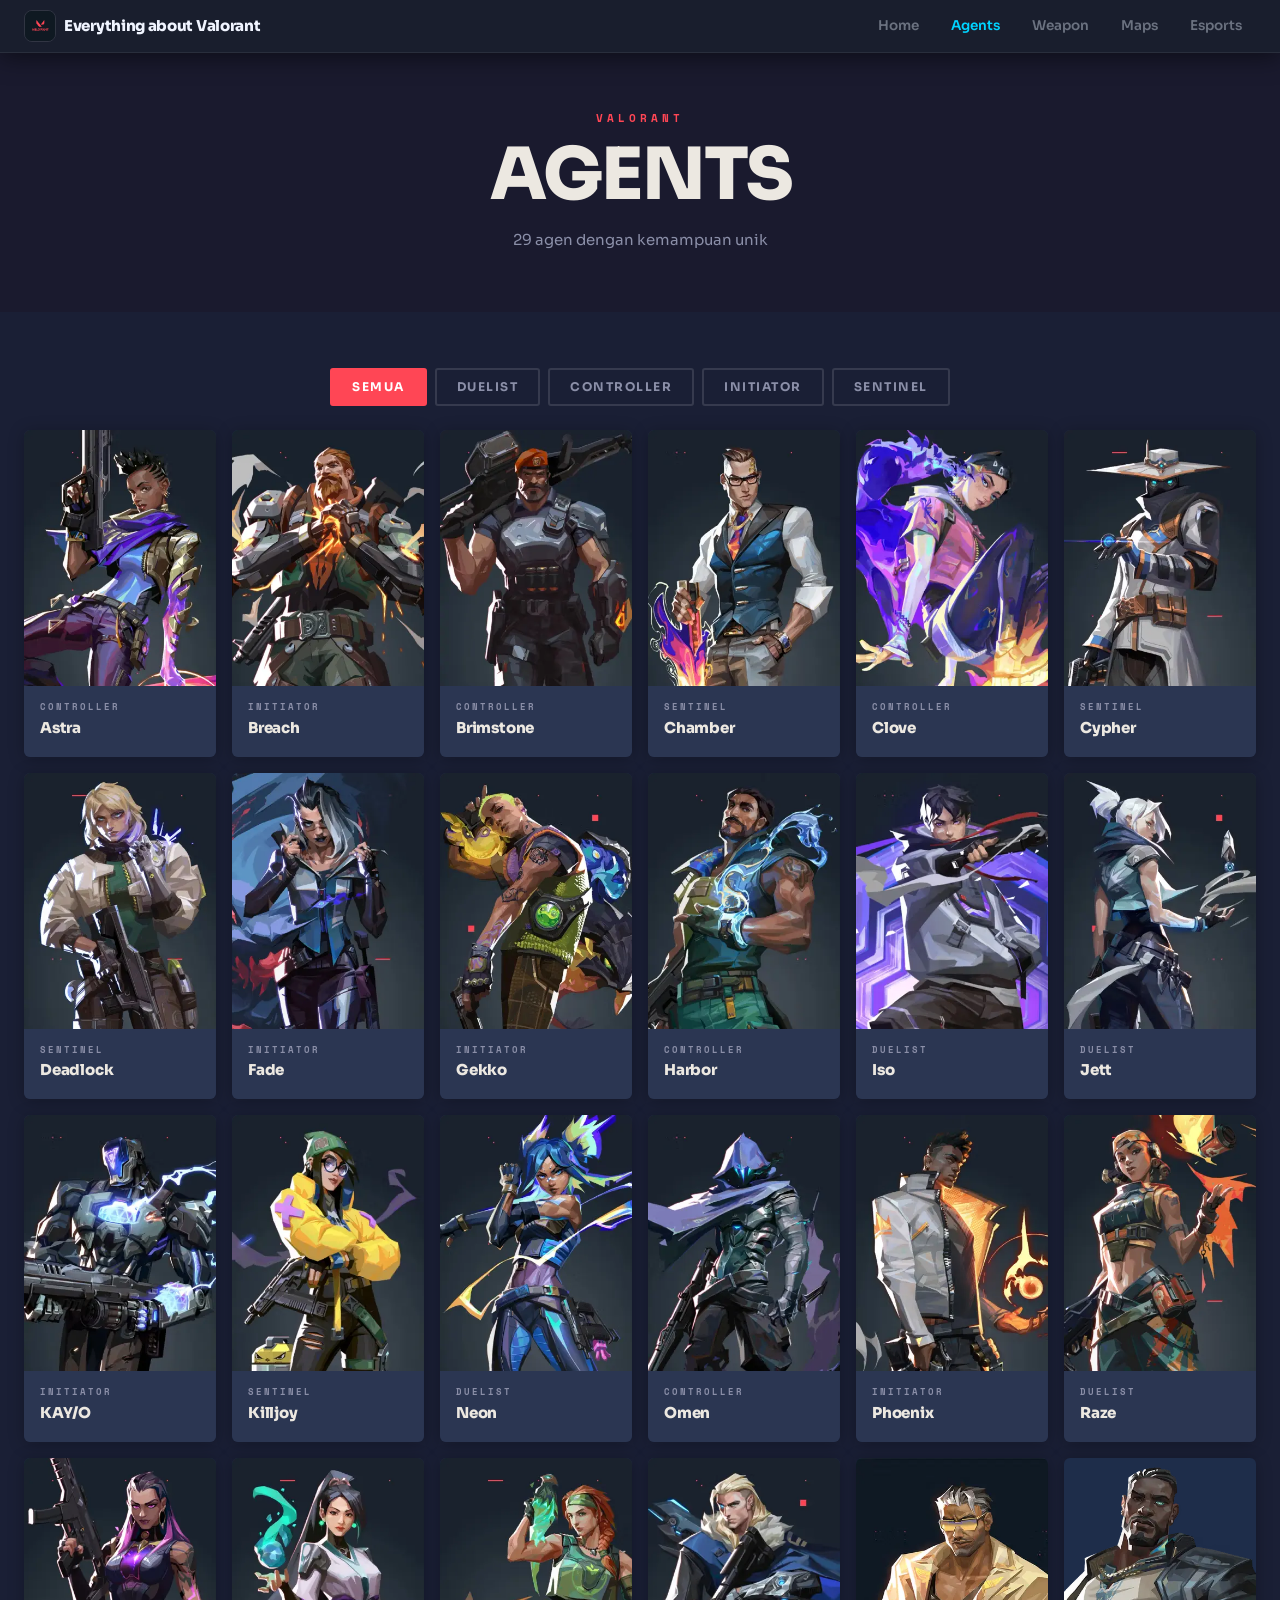
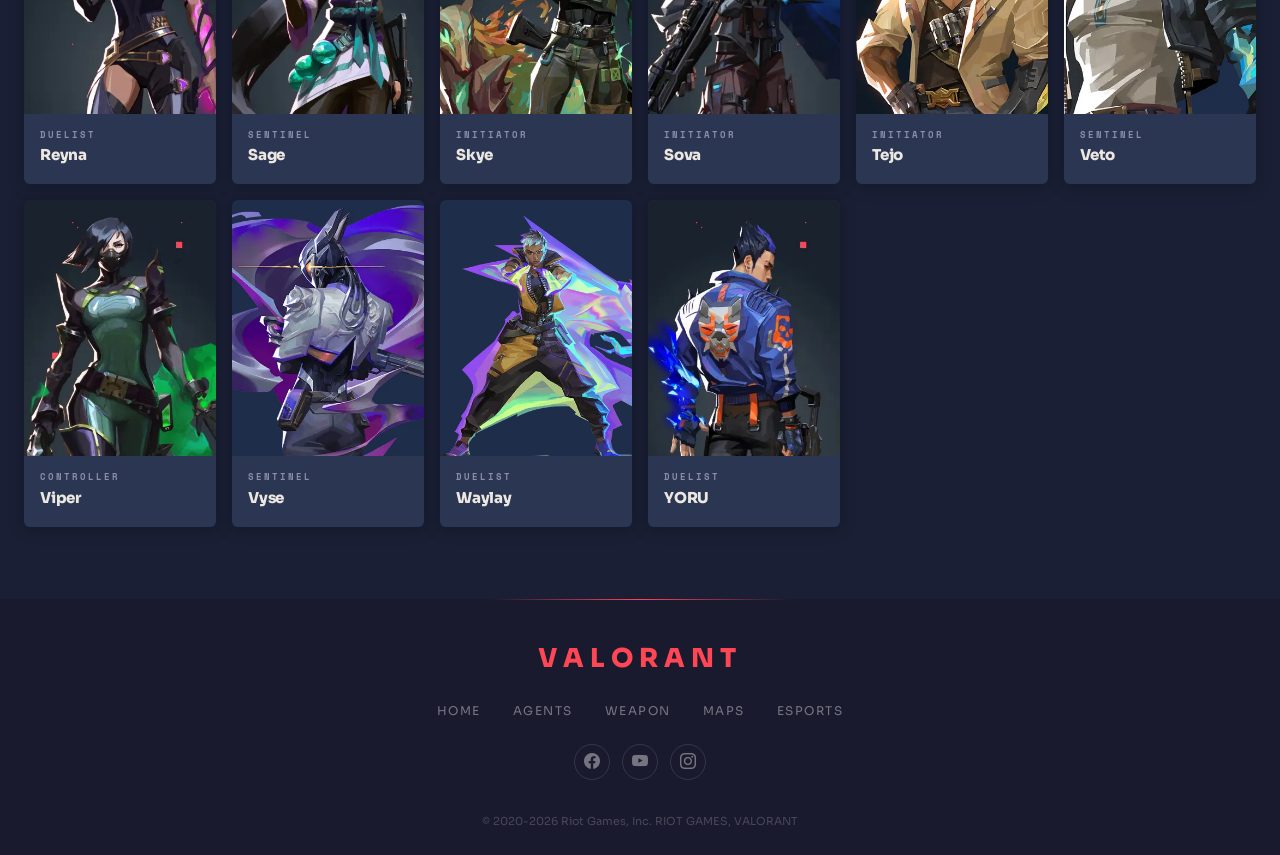
==== commit 237ff7e1: "p" ====
--- a/agents.html
+++ b/agents.html
@@ -1,544 +1,412 @@
 <!doctype html>
 <html lang="id">
-  <head>
-    <meta charset="UTF-8" />
-    <meta name="viewport" content="width=device-width, initial-scale=1.0" />
-    <title>Agents — Everything About Valorant</title>
-    <link
-      href="https://fonts.googleapis.com/css2?family=Sora:wght@400;500;600;700;900&family=Space+Mono:wght@400;700&display=swap"
-      rel="stylesheet"
-    />
-    <link
-      href="https://cdn.jsdelivr.net/npm/bootstrap@5.3.3/dist/css/bootstrap.min.css"
-      rel="stylesheet"
-    />
-    <link
-      rel="stylesheet"
-      href="https://cdn.jsdelivr.net/npm/bootstrap-icons@1.11.3/font/bootstrap-icons.min.css"
-    />
-    <link rel="stylesheet" href="style.css" />
-  </head>
-  <body>
-    <nav id="navbar" class="d-flex align-items-center justify-content-between">
-      <a class="logo d-flex align-items-center gap-2" href="index.html">
-        <div class="logo-icon d-flex align-items-center justify-content-center">
-          <img src="assets/images/logo-valorant.webp" alt="logo" />
-        </div>
-        <span class="logo-name">Everything about Valorant</span>
-      </a>
-      <ul class="nav-links d-flex align-items-center m-0">
-        <li><a class="nav-label" href="index.html">Home</a></li>
-        <li><a class="nav-label active" href="agents.html">Agents</a></li>
-        <li><a class="nav-label" href="weapon.html">Weapon</a></li>
-        <li><a class="nav-label" href="maps.html">Maps</a></li>
-        <li><a class="nav-label" href="esports.html">Esports</a></li>
-      </ul>
-    </nav>
-
-    <section class="page-hero text-center">
-      <div class="container">
-        <div class="page-hero-label">VALORANT</div>
-        <h1 class="page-hero-title">AGENTS</h1>
-        <p class="page-hero-sub">29 agen dengan kemampuan unik</p>
+
+<head>
+  <meta charset="UTF-8" />
+  <meta name="viewport" content="width=device-width, initial-scale=1.0" />
+  <title>Agents — Everything About Valorant</title>
+  <link
+    href="https://fonts.googleapis.com/css2?family=Sora:wght@400;500;600;700;900&family=Space+Mono:wght@400;700&display=swap"
+    rel="stylesheet" />
+  <link href="https://cdn.jsdelivr.net/npm/bootstrap@5.3.3/dist/css/bootstrap.min.css" rel="stylesheet" />
+  <link rel="stylesheet" href="https://cdn.jsdelivr.net/npm/bootstrap-icons@1.11.3/font/bootstrap-icons.min.css" />
+  <link rel="stylesheet" href="style.css" />
+</head>
+
+<body>
+  <nav id="navbar" class="d-flex align-items-center justify-content-between">
+    <a class="logo d-flex align-items-center gap-2" href="index.html">
+      <div class="logo-icon d-flex align-items-center justify-content-center">
+        <img src="assets/images/logo-valorant.webp" alt="logo" />
       </div>
-    </section>
-
-    <section class="agents-page-section">
-      <div class="container-fluid px-4">
-        <div class="agent-filter-bar d-flex justify-content-center gap-2 mb-4">
-          <button class="agent-filter-btn active" data-role="all">Semua</button>
-          <button class="agent-filter-btn" data-role="duelist">Duelist</button>
-          <button class="agent-filter-btn" data-role="controller">
-            Controller
-          </button>
-          <button class="agent-filter-btn" data-role="initiator">
-            Initiator
-          </button>
-          <button class="agent-filter-btn" data-role="sentinel">
-            Sentinel
-          </button>
-        </div>
-
-        <div class="agents-grid">
-          <div class="agent-item" data-role="controller">
-            <div class="agent-card">
-              <div class="agent-img-wrap">
-                <img
-                  src="assets/images/agen/astra.webp"
-                  alt="Astra"
-                  class="agent-img"
-                />
-              </div>
-              <div class="agent-info">
-                <div class="agent-role-tag">Controller</div>
-                <h5 class="agent-name">Astra</h5>
-              </div>
-            </div>
-          </div>
-          <div class="agent-item" data-role="initiator">
-            <div class="agent-card">
-              <div class="agent-img-wrap">
-                <img
-                  src="assets/images/agen/breach.webp"
-                  alt="Breach"
-                  class="agent-img"
-                />
-              </div>
-              <div class="agent-info">
-                <div class="agent-role-tag">Initiator</div>
-                <h5 class="agent-name">Breach</h5>
-              </div>
-            </div>
-          </div>
-          <div class="agent-item" data-role="controller">
-            <div class="agent-card">
-              <div class="agent-img-wrap">
-                <img
-                  src="assets/images/agen/brimstone.webp"
-                  alt="Brimstone"
-                  class="agent-img"
-                />
-              </div>
-              <div class="agent-info">
-                <div class="agent-role-tag">Controller</div>
-                <h5 class="agent-name">Brimstone</h5>
-              </div>
-            </div>
-          </div>
-          <div class="agent-item" data-role="sentinel">
-            <div class="agent-card">
-              <div class="agent-img-wrap">
-                <img
-                  src="assets/images/agen/chamber.webp"
-                  alt="Chamber"
-                  class="agent-img"
-                />
-              </div>
-              <div class="agent-info">
-                <div class="agent-role-tag">Sentinel</div>
-                <h5 class="agent-name">Chamber</h5>
-              </div>
-            </div>
-          </div>
-          <div class="agent-item" data-role="controller">
-            <div class="agent-card">
-              <div class="agent-img-wrap">
-                <img
-                  src="assets/images/agen/clove.webp"
-                  alt="Clove"
-                  class="agent-img"
-                />
-              </div>
-              <div class="agent-info">
-                <div class="agent-role-tag">Controller</div>
-                <h5 class="agent-name">Clove</h5>
-              </div>
-            </div>
-          </div>
-          <div class="agent-item" data-role="sentinel">
-            <div class="agent-card">
-              <div class="agent-img-wrap">
-                <img
-                  src="assets/images/agen/cypher.webp"
-                  alt="Cypher"
-                  class="agent-img"
-                />
-              </div>
-              <div class="agent-info">
-                <div class="agent-role-tag">Sentinel</div>
-                <h5 class="agent-name">Cypher</h5>
-              </div>
-            </div>
-          </div>
-          <div class="agent-item" data-role="sentinel">
-            <div class="agent-card">
-              <div class="agent-img-wrap">
-                <img
-                  src="assets/images/agen/deadlock.webp"
-                  alt="Deadlock"
-                  class="agent-img"
-                />
-              </div>
-              <div class="agent-info">
-                <div class="agent-role-tag">Sentinel</div>
-                <h5 class="agent-name">Deadlock</h5>
-              </div>
-            </div>
-          </div>
-          <div class="agent-item" data-role="initiator">
-            <div class="agent-card">
-              <div class="agent-img-wrap">
-                <img
-                  src="assets/images/agen/fade.webp"
-                  alt="Fade"
-                  class="agent-img"
-                />
-              </div>
-              <div class="agent-info">
-                <div class="agent-role-tag">Initiator</div>
-                <h5 class="agent-name">Fade</h5>
-              </div>
-            </div>
-          </div>
-          <div class="agent-item" data-role="initiator">
-            <div class="agent-card">
-              <div class="agent-img-wrap">
-                <img
-                  src="assets/images/agen/gekko.webp"
-                  alt="Gekko"
-                  class="agent-img"
-                />
-              </div>
-              <div class="agent-info">
-                <div class="agent-role-tag">Initiator</div>
-                <h5 class="agent-name">Gekko</h5>
-              </div>
-            </div>
-          </div>
-          <div class="agent-item" data-role="controller">
-            <div class="agent-card">
-              <div class="agent-img-wrap">
-                <img
-                  src="assets/images/agen/harbor.webp"
-                  alt="Harbor"
-                  class="agent-img"
-                />
-              </div>
-              <div class="agent-info">
-                <div class="agent-role-tag">Controller</div>
-                <h5 class="agent-name">Harbor</h5>
-              </div>
-            </div>
-          </div>
-          <div class="agent-item" data-role="duelist">
-            <div class="agent-card">
-              <div class="agent-img-wrap">
-                <img
-                  src="assets/images/agen/iso.webp"
-                  alt="Iso"
-                  class="agent-img"
-                />
-              </div>
-              <div class="agent-info">
-                <div class="agent-role-tag">Duelist</div>
-                <h5 class="agent-name">Iso</h5>
-              </div>
-            </div>
-          </div>
-          <div class="agent-item" data-role="duelist">
-            <div class="agent-card">
-              <div class="agent-img-wrap">
-                <img
-                  src="assets/images/agen/jett.webp"
-                  alt="Jett"
-                  class="agent-img"
-                />
-              </div>
-              <div class="agent-info">
-                <div class="agent-role-tag">Duelist</div>
-                <h5 class="agent-name">Jett</h5>
-              </div>
-            </div>
-          </div>
-          <div class="agent-item" data-role="initiator">
-            <div class="agent-card">
-              <div class="agent-img-wrap">
-                <img
-                  src="assets/images/agen/kayo.webp"
-                  alt="KAY/O"
-                  class="agent-img"
-                />
-              </div>
-              <div class="agent-info">
-                <div class="agent-role-tag">Initiator</div>
-                <h5 class="agent-name">KAY/O</h5>
-              </div>
-            </div>
-          </div>
-          <div class="agent-item" data-role="sentinel">
-            <div class="agent-card">
-              <div class="agent-img-wrap">
-                <img
-                  src="assets/images/agen/killjoy.webp"
-                  alt="Killjoy"
-                  class="agent-img"
-                />
-              </div>
-              <div class="agent-info">
-                <div class="agent-role-tag">Sentinel</div>
-                <h5 class="agent-name">Killjoy</h5>
-              </div>
-            </div>
-          </div>
-          <div class="agent-item" data-role="duelist">
-            <div class="agent-card">
-              <div class="agent-img-wrap">
-                <img
-                  src="assets/images/agen/neon.webp"
-                  alt="Neon"
-                  class="agent-img"
-                />
-              </div>
-              <div class="agent-info">
-                <div class="agent-role-tag">Duelist</div>
-                <h5 class="agent-name">Neon</h5>
-              </div>
-            </div>
-          </div>
-          <div class="agent-item" data-role="controller">
-            <div class="agent-card">
-              <div class="agent-img-wrap">
-                <img
-                  src="assets/images/agen/omen.webp"
-                  alt="Omen"
-                  class="agent-img"
-                />
-              </div>
-              <div class="agent-info">
-                <div class="agent-role-tag">Controller</div>
-                <h5 class="agent-name">Omen</h5>
-              </div>
-            </div>
-          </div>
-          <div class="agent-item" data-role="initiator">
-            <div class="agent-card">
-              <div class="agent-img-wrap">
-                <img
-                  src="assets/images/agen/phoenix.webp"
-                  alt="Phoenix"
-                  class="agent-img"
-                />
-              </div>
-              <div class="agent-info">
-                <div class="agent-role-tag">Initiator</div>
-                <h5 class="agent-name">Phoenix</h5>
-              </div>
-            </div>
-          </div>
-          <div class="agent-item" data-role="duelist">
-            <div class="agent-card">
-              <div class="agent-img-wrap">
-                <img
-                  src="assets/images/agen/raze.webp"
-                  alt="Raze"
-                  class="agent-img"
-                />
-              </div>
-              <div class="agent-info">
-                <div class="agent-role-tag">Duelist</div>
-                <h5 class="agent-name">Raze</h5>
-              </div>
-            </div>
-          </div>
-          <div class="agent-item" data-role="duelist">
-            <div class="agent-card">
-              <div class="agent-img-wrap">
-                <img
-                  src="assets/images/agen/reyna.webp"
-                  alt="Reyna"
-                  class="agent-img"
-                />
-              </div>
-              <div class="agent-info">
-                <div class="agent-role-tag">Duelist</div>
-                <h5 class="agent-name">Reyna</h5>
-              </div>
-            </div>
-          </div>
-          <div class="agent-item" data-role="sentinel">
-            <div class="agent-card">
-              <div class="agent-img-wrap">
-                <img
-                  src="assets/images/agen/sage.webp"
-                  alt="Sage"
-                  class="agent-img"
-                />
-              </div>
-              <div class="agent-info">
-                <div class="agent-role-tag">Sentinel</div>
-                <h5 class="agent-name">Sage</h5>
-              </div>
-            </div>
-          </div>
-          <div class="agent-item" data-role="initiator">
-            <div class="agent-card">
-              <div class="agent-img-wrap">
-                <img
-                  src="assets/images/agen/skye.webp"
-                  alt="Skye"
-                  class="agent-img"
-                />
-              </div>
-              <div class="agent-info">
-                <div class="agent-role-tag">Initiator</div>
-                <h5 class="agent-name">Skye</h5>
-              </div>
-            </div>
-          </div>
-          <div class="agent-item" data-role="initiator">
-            <div class="agent-card">
-              <div class="agent-img-wrap">
-                <img
-                  src="assets/images/agen/sove.webp"
-                  alt="Sova"
-                  class="agent-img"
-                />
-              </div>
-              <div class="agent-info">
-                <div class="agent-role-tag">Initiator</div>
-                <h5 class="agent-name">Sova</h5>
-              </div>
-            </div>
-          </div>
-          <div class="agent-item" data-role="initiator">
-            <div class="agent-card">
-              <div class="agent-img-wrap">
-                <img
-                  src="assets/images/agen/tejo.webp"
-                  alt="Tejo"
-                  class="agent-img"
-                />
-              </div>
-              <div class="agent-info">
-                <div class="agent-role-tag">Initiator</div>
-                <h5 class="agent-name">Tejo</h5>
-              </div>
-            </div>
-          </div>
-          <div class="agent-item" data-role="sentinel">
-            <div class="agent-card">
-              <div class="agent-img-wrap">
-                <img
-                  src="assets/images/agen/veto.webp"
-                  alt="Veto"
-                  class="agent-img"
-                />
-              </div>
-              <div class="agent-info">
-                <div class="agent-role-tag">Sentinel</div>
-                <h5 class="agent-name">Veto</h5>
-              </div>
-            </div>
-          </div>
-          <div class="agent-item" data-role="controller">
-            <div class="agent-card">
-              <div class="agent-img-wrap">
-                <img
-                  src="assets/images/agen/viper.webp"
-                  alt="Viper"
-                  class="agent-img"
-                />
-              </div>
-              <div class="agent-info">
-                <div class="agent-role-tag">Controller</div>
-                <h5 class="agent-name">Viper</h5>
-              </div>
-            </div>
-          </div>
-          <div class="agent-item" data-role="sentinel">
-            <div class="agent-card">
-              <div class="agent-img-wrap">
-                <img
-                  src="assets/images/agen/vyse.webp"
-                  alt="Vyse"
-                  class="agent-img"
-                />
-              </div>
-              <div class="agent-info">
-                <div class="agent-role-tag">Sentinel</div>
-                <h5 class="agent-name">Vyse</h5>
-              </div>
-            </div>
-          </div>
-          <div class="agent-item" data-role="duelist">
-            <div class="agent-card">
-              <div class="agent-img-wrap">
-                <img
-                  src="assets/images/agen/waylay.webp"
-                  alt="Waylay"
-                  class="agent-img"
-                />
-              </div>
-              <div class="agent-info">
-                <div class="agent-role-tag">Duelist</div>
-                <h5 class="agent-name">Waylay</h5>
-              </div>
-            </div>
-          </div>
-          <div class="agent-item" data-role="duelist">
-            <div class="agent-card">
-              <div class="agent-img-wrap">
-                <img
-                  src="assets/images/agen/yoru.webp"
-                  alt="YORU"
-                  class="agent-img"
-                />
-              </div>
-              <div class="agent-info">
-                <div class="agent-role-tag">Duelist</div>
-                <h5 class="agent-name">YORU</h5>
-              </div>
-            </div>
-          </div>
-        </div>
+      <span class="logo-name">Everything about Valorant</span>
+    </a>
+    <ul class="nav-links d-flex align-items-center m-0">
+      <li><a class="nav-label" href="index.html">Home</a></li>
+      <li><a class="nav-label active" href="agents.html">Agents</a></li>
+      <li><a class="nav-label" href="weapon.html">Weapon</a></li>
+      <li><a class="nav-label" href="maps.html">Maps</a></li>
+      <li><a class="nav-label" href="esports.html">Esports</a></li>
+    </ul>
+  </nav>
+
+  <section class="page-hero text-center">
+    <div class="container">
+      <div class="page-hero-label">VALORANT</div>
+      <h1 class="page-hero-title">AGENTS</h1>
+      <p class="page-hero-sub">29 agen dengan kemampuan unik</p>
+    </div>
+  </section>
+
+  <section class="agents-page-section">
+    <div class="container-fluid px-4">
+      <div class="agent-filter-bar d-flex justify-content-center gap-2 mb-4">
+        <button class="agent-filter-btn active" data-role="all">Semua</button>
+        <button class="agent-filter-btn" data-role="duelist">Duelist</button>
+        <button class="agent-filter-btn" data-role="controller">
+          Controller
+        </button>
+        <button class="agent-filter-btn" data-role="initiator">
+          Initiator
+        </button>
+        <button class="agent-filter-btn" data-role="sentinel">
+          Sentinel
+        </button>
       </div>
-    </section>
-
-    <script src="https://cdn.jsdelivr.net/npm/bootstrap@5.3.3/dist/js/bootstrap.bundle.min.js"></script>
-    <script>
-      const filterBtns = document.querySelectorAll(".agent-filter-btn");
-      const agentItems = document.querySelectorAll(".agent-item");
-      filterBtns.forEach((btn) => {
-        btn.addEventListener("click", () => {
-          filterBtns.forEach((b) => b.classList.remove("active"));
-          btn.classList.add("active");
-          const role = btn.dataset.role;
-          agentItems.forEach((item) => {
-            item.style.display =
-              role === "all" || item.dataset.role === role ? "" : "none";
-          });
+
+      <div class="agents-grid">
+        <div class="agent-item" data-role="controller">
+          <div class="agent-card">
+            <div class="agent-img-wrap">
+              <img src="assets/images/agen/astra.webp" alt="Astra" class="agent-img" />
+            </div>
+            <div class="agent-info">
+              <div class="agent-role-tag">Controller</div>
+              <h5 class="agent-name">Astra</h5>
+            </div>
+          </div>
+        </div>
+        <div class="agent-item" data-role="initiator">
+          <div class="agent-card">
+            <div class="agent-img-wrap">
+              <img src="assets/images/agen/breach.webp" alt="Breach" class="agent-img" />
+            </div>
+            <div class="agent-info">
+              <div class="agent-role-tag">Initiator</div>
+              <h5 class="agent-name">Breach</h5>
+            </div>
+          </div>
+        </div>
+        <div class="agent-item" data-role="controller">
+          <div class="agent-card">
+            <div class="agent-img-wrap">
+              <img src="assets/images/agen/brimstone.webp" alt="Brimstone" class="agent-img" />
+            </div>
+            <div class="agent-info">
+              <div class="agent-role-tag">Controller</div>
+              <h5 class="agent-name">Brimstone</h5>
+            </div>
+          </div>
+        </div>
+        <div class="agent-item" data-role="sentinel">
+          <div class="agent-card">
+            <div class="agent-img-wrap">
+              <img src="assets/images/agen/chamber.webp" alt="Chamber" class="agent-img" />
+            </div>
+            <div class="agent-info">
+              <div class="agent-role-tag">Sentinel</div>
+              <h5 class="agent-name">Chamber</h5>
+            </div>
+          </div>
+        </div>
+        <div class="agent-item" data-role="controller">
+          <div class="agent-card">
+            <div class="agent-img-wrap">
+              <img src="assets/images/agen/clove.webp" alt="Clove" class="agent-img" />
+            </div>
+            <div class="agent-info">
+              <div class="agent-role-tag">Controller</div>
+              <h5 class="agent-name">Clove</h5>
+            </div>
+          </div>
+        </div>
+        <div class="agent-item" data-role="sentinel">
+          <div class="agent-card">
+            <div class="agent-img-wrap">
+              <img src="assets/images/agen/cypher.webp" alt="Cypher" class="agent-img" />
+            </div>
+            <div class="agent-info">
+              <div class="agent-role-tag">Sentinel</div>
+              <h5 class="agent-name">Cypher</h5>
+            </div>
+          </div>
+        </div>
+        <div class="agent-item" data-role="sentinel">
+          <div class="agent-card">
+            <div class="agent-img-wrap">
+              <img src="assets/images/agen/deadlock.webp" alt="Deadlock" class="agent-img" />
+            </div>
+            <div class="agent-info">
+              <div class="agent-role-tag">Sentinel</div>
+              <h5 class="agent-name">Deadlock</h5>
+            </div>
+          </div>
+        </div>
+        <div class="agent-item" data-role="initiator">
+          <div class="agent-card">
+            <div class="agent-img-wrap">
+              <img src="assets/images/agen/fade.webp" alt="Fade" class="agent-img" />
+            </div>
+            <div class="agent-info">
+              <div class="agent-role-tag">Initiator</div>
+              <h5 class="agent-name">Fade</h5>
+            </div>
+          </div>
+        </div>
+        <div class="agent-item" data-role="initiator">
+          <div class="agent-card">
+            <div class="agent-img-wrap">
+              <img src="assets/images/agen/gekko.webp" alt="Gekko" class="agent-img" />
+            </div>
+            <div class="agent-info">
+              <div class="agent-role-tag">Initiator</div>
+              <h5 class="agent-name">Gekko</h5>
+            </div>
+          </div>
+        </div>
+        <div class="agent-item" data-role="controller">
+          <div class="agent-card">
+            <div class="agent-img-wrap">
+              <img src="assets/images/agen/harbor.webp" alt="Harbor" class="agent-img" />
+            </div>
+            <div class="agent-info">
+              <div class="agent-role-tag">Controller</div>
+              <h5 class="agent-name">Harbor</h5>
+            </div>
+          </div>
+        </div>
+        <div class="agent-item" data-role="duelist">
+          <div class="agent-card">
+            <div class="agent-img-wrap">
+              <img src="assets/images/agen/iso.webp" alt="Iso" class="agent-img" />
+            </div>
+            <div class="agent-info">
+              <div class="agent-role-tag">Duelist</div>
+              <h5 class="agent-name">Iso</h5>
+            </div>
+          </div>
+        </div>
+        <div class="agent-item" data-role="duelist">
+          <div class="agent-card">
+            <div class="agent-img-wrap">
+              <img src="assets/images/agen/jett.webp" alt="Jett" class="agent-img" />
+            </div>
+            <div class="agent-info">
+              <div class="agent-role-tag">Duelist</div>
+              <h5 class="agent-name">Jett</h5>
+            </div>
+          </div>
+        </div>
+        <div class="agent-item" data-role="initiator">
+          <div class="agent-card">
+            <div class="agent-img-wrap">
+              <img src="assets/images/agen/kay-o.webp" alt="KAY/O" class="agent-img" />
+            </div>
+            <div class="agent-info">
+              <div class="agent-role-tag">Initiator</div>
+              <h5 class="agent-name">KAY/O</h5>
+            </div>
+          </div>
+        </div>
+        <div class="agent-item" data-role="sentinel">
+          <div class="agent-card">
+            <div class="agent-img-wrap">
+              <img src="assets/images/agen/killjoy.webp" alt="Killjoy" class="agent-img" />
+            </div>
+            <div class="agent-info">
+              <div class="agent-role-tag">Sentinel</div>
+              <h5 class="agent-name">Killjoy</h5>
+            </div>
+          </div>
+        </div>
+        <div class="agent-item" data-role="duelist">
+          <div class="agent-card">
+            <div class="agent-img-wrap">
+              <img src="assets/images/agen/neon.webp" alt="Neon" class="agent-img" />
+            </div>
+            <div class="agent-info">
+              <div class="agent-role-tag">Duelist</div>
+              <h5 class="agent-name">Neon</h5>
+            </div>
+          </div>
+        </div>
+        <div class="agent-item" data-role="controller">
+          <div class="agent-card">
+            <div class="agent-img-wrap">
+              <img src="assets/images/agen/omen.webp" alt="Omen" class="agent-img" />
+            </div>
+            <div class="agent-info">
+              <div class="agent-role-tag">Controller</div>
+              <h5 class="agent-name">Omen</h5>
+            </div>
+          </div>
+        </div>
+        <div class="agent-item" data-role="initiator">
+          <div class="agent-card">
+            <div class="agent-img-wrap">
+              <img src="assets/images/agen/phoenix.webp" alt="Phoenix" class="agent-img" />
+            </div>
+            <div class="agent-info">
+              <div class="agent-role-tag">Initiator</div>
+              <h5 class="agent-name">Phoenix</h5>
+            </div>
+          </div>
+        </div>
+        <div class="agent-item" data-role="duelist">
+          <div class="agent-card">
+            <div class="agent-img-wrap">
+              <img src="assets/images/agen/raze.webp" alt="Raze" class="agent-img" />
+            </div>
+            <div class="agent-info">
+              <div class="agent-role-tag">Duelist</div>
+              <h5 class="agent-name">Raze</h5>
+            </div>
+          </div>
+        </div>
+        <div class="agent-item" data-role="duelist">
+          <div class="agent-card">
+            <div class="agent-img-wrap">
+              <img src="assets/images/agen/reyna.webp" alt="Reyna" class="agent-img" />
+            </div>
+            <div class="agent-info">
+              <div class="agent-role-tag">Duelist</div>
+              <h5 class="agent-name">Reyna</h5>
+            </div>
+          </div>
+        </div>
+        <div class="agent-item" data-role="sentinel">
+          <div class="agent-card">
+            <div class="agent-img-wrap">
+              <img src="assets/images/agen/sage.webp" alt="Sage" class="agent-img" />
+            </div>
+            <div class="agent-info">
+              <div class="agent-role-tag">Sentinel</div>
+              <h5 class="agent-name">Sage</h5>
+            </div>
+          </div>
+        </div>
+        <div class="agent-item" data-role="initiator">
+          <div class="agent-card">
+            <div class="agent-img-wrap">
+              <img src="assets/images/agen/skye.webp" alt="Skye" class="agent-img" />
+            </div>
+            <div class="agent-info">
+              <div class="agent-role-tag">Initiator</div>
+              <h5 class="agent-name">Skye</h5>
+            </div>
+          </div>
+        </div>
+        <div class="agent-item" data-role="initiator">
+          <div class="agent-card">
+            <div class="agent-img-wrap">
+              <img src="assets/images/agen/sove.webp" alt="Sova" class="agent-img" />
+            </div>
+            <div class="agent-info">
+              <div class="agent-role-tag">Initiator</div>
+              <h5 class="agent-name">Sova</h5>
+            </div>
+          </div>
+        </div>
+        <div class="agent-item" data-role="initiator">
+          <div class="agent-card">
+            <div class="agent-img-wrap">
+              <img src="assets/images/agen/tejo.webp" alt="Tejo" class="agent-img" />
+            </div>
+            <div class="agent-info">
+              <div class="agent-role-tag">Initiator</div>
+              <h5 class="agent-name">Tejo</h5>
+            </div>
+          </div>
+        </div>
+        <div class="agent-item" data-role="sentinel">
+          <div class="agent-card">
+            <div class="agent-img-wrap">
+              <img src="assets/images/agen/veto.webp" alt="Veto" class="agent-img" />
+            </div>
+            <div class="agent-info">
+              <div class="agent-role-tag">Sentinel</div>
+              <h5 class="agent-name">Veto</h5>
+            </div>
+          </div>
+        </div>
+        <div class="agent-item" data-role="controller">
+          <div class="agent-card">
+            <div class="agent-img-wrap">
+              <img src="assets/images/agen/viper.webp" alt="Viper" class="agent-img" />
+            </div>
+            <div class="agent-info">
+              <div class="agent-role-tag">Controller</div>
+              <h5 class="agent-name">Viper</h5>
+            </div>
+          </div>
+        </div>
+        <div class="agent-item" data-role="sentinel">
+          <div class="agent-card">
+            <div class="agent-img-wrap">
+              <img src="assets/images/agen/vyse.webp" alt="Vyse" class="agent-img" />
+            </div>
+            <div class="agent-info">
+              <div class="agent-role-tag">Sentinel</div>
+              <h5 class="agent-name">Vyse</h5>
+            </div>
+          </div>
+        </div>
+        <div class="agent-item" data-role="duelist">
+          <div class="agent-card">
+            <div class="agent-img-wrap">
+              <img src="assets/images/agen/waylay.webp" alt="Waylay" class="agent-img" />
+            </div>
+            <div class="agent-info">
+              <div class="agent-role-tag">Duelist</div>
+              <h5 class="agent-name">Waylay</h5>
+            </div>
+          </div>
+        </div>
+        <div class="agent-item" data-role="duelist">
+          <div class="agent-card">
+            <div class="agent-img-wrap">
+              <img src="assets/images/agen/yoru.webp" alt="YORU" class="agent-img" />
+            </div>
+            <div class="agent-info">
+              <div class="agent-role-tag">Duelist</div>
+              <h5 class="agent-name">YORU</h5>
+            </div>
+          </div>
+        </div>
+      </div>
+    </div>
+  </section>
+
+  <script src="https://cdn.jsdelivr.net/npm/bootstrap@5.3.3/dist/js/bootstrap.bundle.min.js"></script>
+  <script>
+    const filterBtns = document.querySelectorAll(".agent-filter-btn");
+    const agentItems = document.querySelectorAll(".agent-item");
+    filterBtns.forEach((btn) => {
+      btn.addEventListener("click", () => {
+        filterBtns.forEach((b) => b.classList.remove("active"));
+        btn.classList.add("active");
+        const role = btn.dataset.role;
+        agentItems.forEach((item) => {
+          item.style.display =
+            role === "all" || item.dataset.role === role ? "" : "none";
         });
       });
-    </script>
-    <footer class="footer text-center">
-      <div class="footer-logo">VALORANT</div>
-      <div class="footer-links">
-        <a href="index.html">Home</a><a href="agents.html">Agents</a
-        ><a href="weapon.html">Weapon</a><a href="maps.html">Maps</a
-        ><a href="esports.html">Esports</a>
-      </div>
-      <div class="footer-socials">
-        <a
-          class="footer-s d-flex align-items-center justify-content-center"
-          href="https://www.facebook.com/PlayVALORANT"
-          target="_blank"
-          rel="noopener noreferrer"
-          title="Facebook"
-        >
-          <i class="bi bi-facebook"></i>
-        </a>
-        <a
-          class="footer-s d-flex align-items-center justify-content-center"
-          href="https://www.youtube.com/@VALORANT"
-          target="_blank"
-          rel="noopener noreferrer"
-          title="YouTube"
-        >
-          <i class="bi bi-youtube"></i>
-        </a>
-        <a
-          class="footer-s d-flex align-items-center justify-content-center"
-          href="https://www.instagram.com/valorant/"
-          target="_blank"
-          rel="noopener noreferrer"
-          title="Instagram"
-        >
-          <i class="bi bi-instagram"></i>
-        </a>
-      </div>
-      <div class="footer-copy">
-        © 2020-2026 Riot Games, Inc. RIOT GAMES, VALORANT
-      </div>
-    </footer>
-  </body>
-</html>
+    });
+  </script>
+  <footer class="footer text-center">
+    <div class="footer-logo">VALORANT</div>
+    <div class="footer-links">
+      <a href="index.html">Home</a><a href="agents.html">Agents</a><a href="weapon.html">Weapon</a><a
+        href="maps.html">Maps</a><a href="esports.html">Esports</a>
+    </div>
+    <div class="footer-socials">
+      <a class="footer-s d-flex align-items-center justify-content-center" href="https://www.facebook.com/PlayVALORANT"
+        target="_blank" rel="noopener noreferrer" title="Facebook">
+        <i class="bi bi-facebook"></i>
+      </a>
+      <a class="footer-s d-flex align-items-center justify-content-center" href="https://www.youtube.com/@VALORANT"
+        target="_blank" rel="noopener noreferrer" title="YouTube">
+        <i class="bi bi-youtube"></i>
+      </a>
+      <a class="footer-s d-flex align-items-center justify-content-center" href="https://www.instagram.com/valorant/"
+        target="_blank" rel="noopener noreferrer" title="Instagram">
+        <i class="bi bi-instagram"></i>
+      </a>
+    </div>
+    <div class="footer-copy">
+      © 2020-2026 Riot Games, Inc. RIOT GAMES, VALORANT
+    </div>
+  </footer>
+</body>
+
+</html>
--- a/style.css
+++ b/style.css
@@ -1,12 +1,4 @@
 /*GLOBAL — Reset, variabel, dan base style*/
-
-:root {
-  --accent: #00d4ff;
-  --accent-glow: rgba(0, 212, 255, 0.15);
-  --text-dim: #6b7280;
-  --white: #f0f4ff;
-  --cream: #ece8e1;
-}
 
 *,
 *::before,
@@ -24,7 +16,7 @@
 
 body {
   font-family: "Sora", sans-serif;
-  color: var(--cream);
+  color: #ece8e1;
   background-color: #f5f0eb;
   -webkit-font-smoothing: antialiased;
   -moz-osx-font-smoothing: grayscale;
@@ -64,7 +56,7 @@
 .logo-name {
   font-size: 15px;
   font-weight: 800;
-  color: var(--white);
+  color: #f0f4ff;
   letter-spacing: -0.3px;
 }
 
@@ -75,16 +67,16 @@
 .nav-label {
   font-size: 13.5px;
   font-weight: 600;
-  color: var(--text-dim);
+  color: #6b7280;
   padding: 6px 14px;
   border-radius: 8px;
   display: block;
 }
 .nav-label:hover {
-  color: var(--white);
+  color: #f0f4ff;
 }
 .nav-label.active {
-  color: var(--accent);
+  color: #00d4ff;
 }
 
 .sec-header {
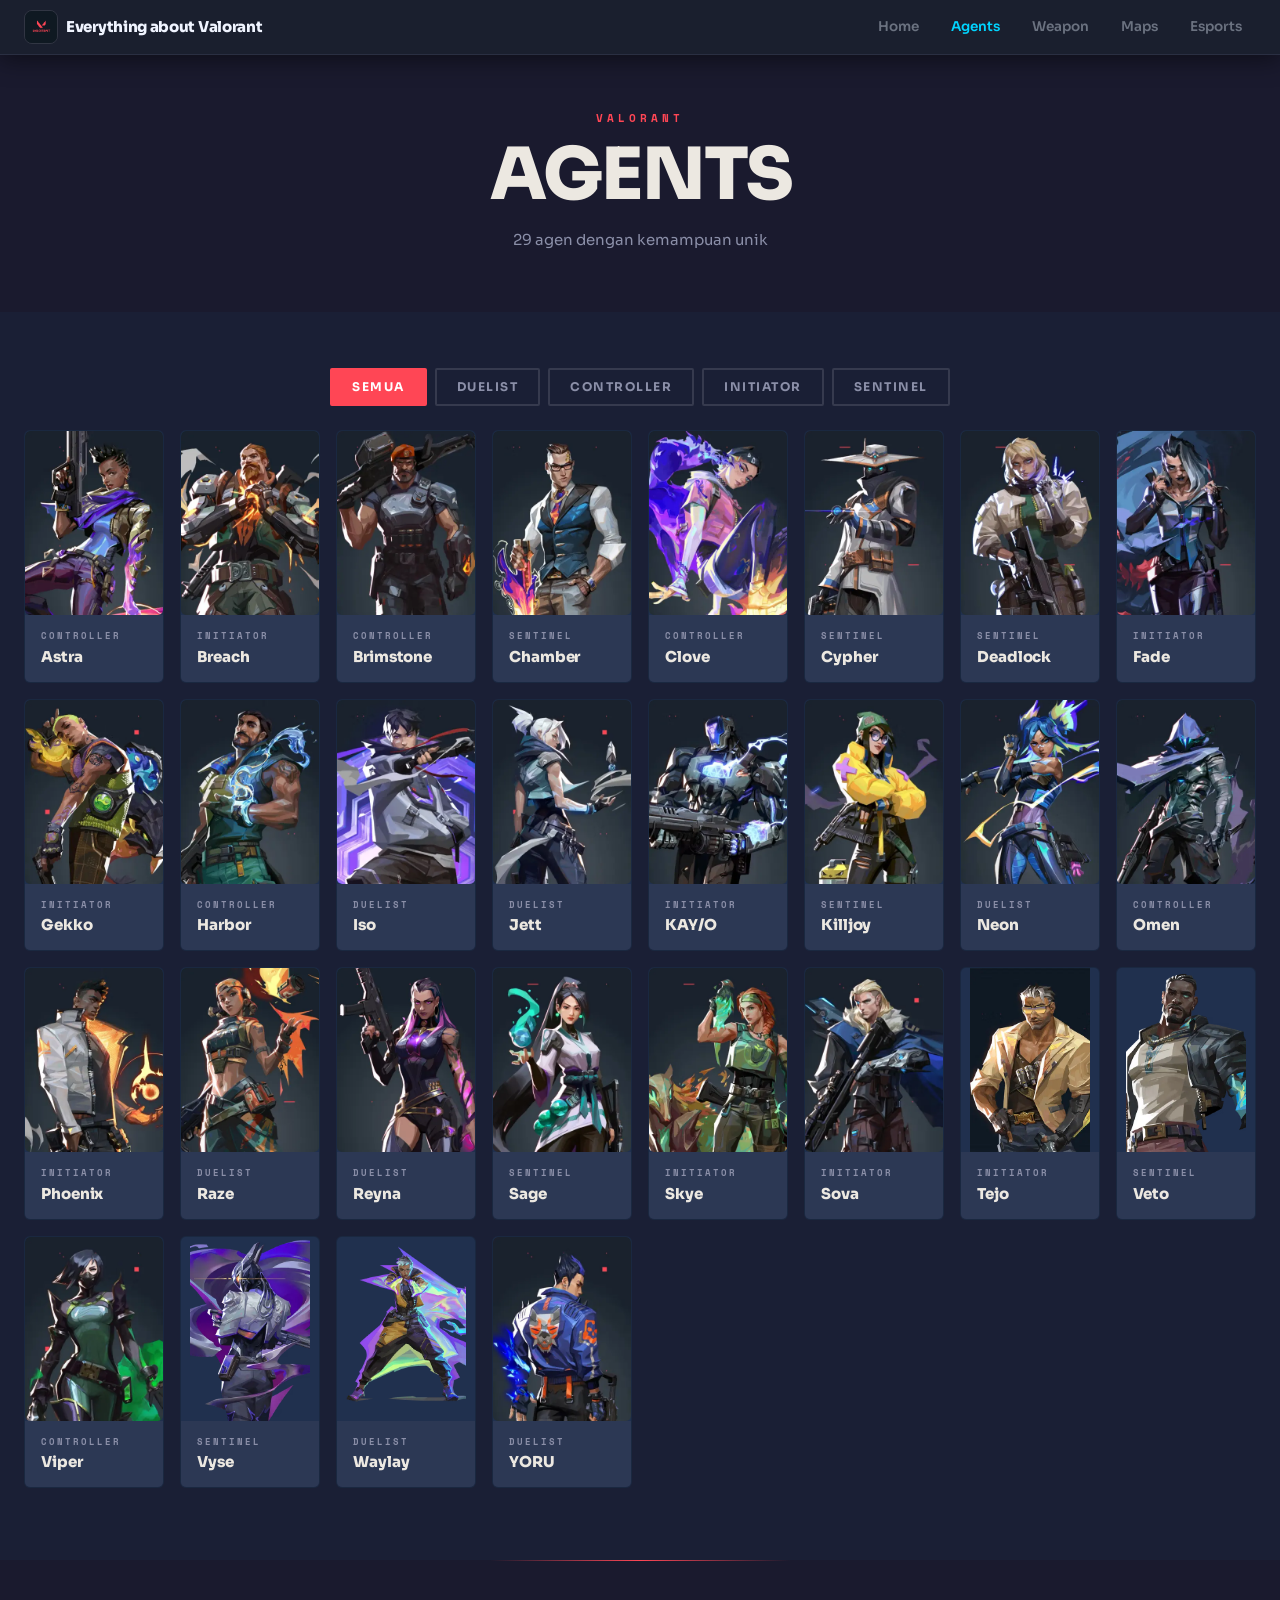
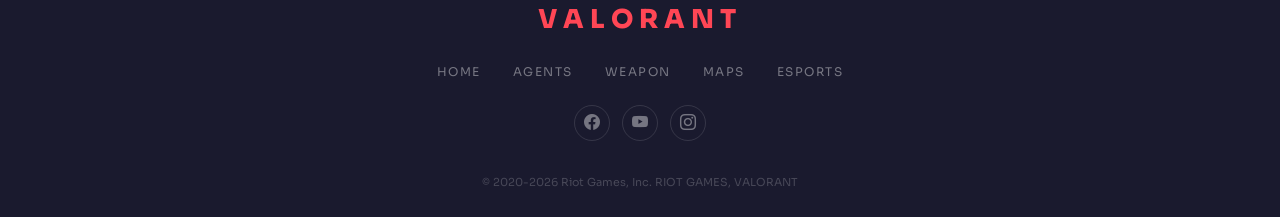
==== commit 0fc8c519: "0" ====
--- a/agents.html
+++ b/agents.html
@@ -1,412 +1,539 @@
 <!doctype html>
 <html lang="id">
+  <head>
+    <meta charset="UTF-8" />
+    <meta name="viewport" content="width=device-width, initial-scale=1.0" />
+    <title>Agents — Everything About Valorant</title>
+    <link
+      href="https://fonts.googleapis.com/css2?family=Sora:wght@400;500;600;700;900&family=Space+Mono:wght@400;700&display=swap"
+      rel="stylesheet"
+    />
+    <link
+      href="https://cdn.jsdelivr.net/npm/bootstrap@5.3.3/dist/css/bootstrap.min.css"
+      rel="stylesheet"
+    />
+    <link
+      rel="stylesheet"
+      href="https://cdn.jsdelivr.net/npm/bootstrap-icons@1.11.3/font/bootstrap-icons.min.css"
+    />
+    <link rel="stylesheet" href="style.css" />
+  </head>
 
-<head>
-  <meta charset="UTF-8" />
-  <meta name="viewport" content="width=device-width, initial-scale=1.0" />
-  <title>Agents — Everything About Valorant</title>
-  <link
-    href="https://fonts.googleapis.com/css2?family=Sora:wght@400;500;600;700;900&family=Space+Mono:wght@400;700&display=swap"
-    rel="stylesheet" />
-  <link href="https://cdn.jsdelivr.net/npm/bootstrap@5.3.3/dist/css/bootstrap.min.css" rel="stylesheet" />
-  <link rel="stylesheet" href="https://cdn.jsdelivr.net/npm/bootstrap-icons@1.11.3/font/bootstrap-icons.min.css" />
-  <link rel="stylesheet" href="style.css" />
-</head>
+  <body>
+    <nav id="navbar" class="d-flex align-items-center justify-content-between">
+      <a class="logo d-flex align-items-center gap-2" href="index.html">
+        <div class="logo-icon d-flex align-items-center justify-content-center">
+          <img src="assets/images/logo-valorant.webp" alt="logo" />
+        </div>
+        <span class="logo-name">Everything about Valorant</span>
+      </a>
+      <ul class="nav-links d-flex align-items-center m-0">
+        <li><a class="nav-label" href="index.html">Home</a></li>
+        <li><a class="nav-label active" href="agents.html">Agents</a></li>
+        <li><a class="nav-label" href="weapon.html">Weapon</a></li>
+        <li><a class="nav-label" href="maps.html">Maps</a></li>
+        <li><a class="nav-label" href="esports.html">Esports</a></li>
+      </ul>
+    </nav>
 
-<body>
-  <nav id="navbar" class="d-flex align-items-center justify-content-between">
-    <a class="logo d-flex align-items-center gap-2" href="index.html">
-      <div class="logo-icon d-flex align-items-center justify-content-center">
-        <img src="assets/images/logo-valorant.webp" alt="logo" />
+    <section class="page-hero text-center">
+      <div class="container">
+        <div class="page-hero-label">VALORANT</div>
+        <h1 class="page-hero-title">AGENTS</h1>
+        <p class="page-hero-sub">29 agen dengan kemampuan unik</p>
       </div>
-      <span class="logo-name">Everything about Valorant</span>
-    </a>
-    <ul class="nav-links d-flex align-items-center m-0">
-      <li><a class="nav-label" href="index.html">Home</a></li>
-      <li><a class="nav-label active" href="agents.html">Agents</a></li>
-      <li><a class="nav-label" href="weapon.html">Weapon</a></li>
-      <li><a class="nav-label" href="maps.html">Maps</a></li>
-      <li><a class="nav-label" href="esports.html">Esports</a></li>
-    </ul>
-  </nav>
+    </section>
 
-  <section class="page-hero text-center">
-    <div class="container">
-      <div class="page-hero-label">VALORANT</div>
-      <h1 class="page-hero-title">AGENTS</h1>
-      <p class="page-hero-sub">29 agen dengan kemampuan unik</p>
-    </div>
-  </section>
+    <section class="agents-page-section">
+      <div class="container-fluid px-4">
+        <div class="agent-filter-bar d-flex justify-content-center gap-2 mb-4">
+          <button class="filter-btn active" data-role="all">Semua</button>
+          <button class="filter-btn" data-role="duelist">Duelist</button>
+          <button class="filter-btn" data-role="controller">Controller</button>
+          <button class="filter-btn" data-role="initiator">Initiator</button>
+          <button class="filter-btn" data-role="sentinel">Sentinel</button>
+        </div>
 
-  <section class="agents-page-section">
-    <div class="container-fluid px-4">
-      <div class="agent-filter-bar d-flex justify-content-center gap-2 mb-4">
-        <button class="agent-filter-btn active" data-role="all">Semua</button>
-        <button class="agent-filter-btn" data-role="duelist">Duelist</button>
-        <button class="agent-filter-btn" data-role="controller">
-          Controller
-        </button>
-        <button class="agent-filter-btn" data-role="initiator">
-          Initiator
-        </button>
-        <button class="agent-filter-btn" data-role="sentinel">
-          Sentinel
-        </button>
-      </div>
-
-      <div class="agents-grid">
-        <div class="agent-item" data-role="controller">
-          <div class="agent-card">
-            <div class="agent-img-wrap">
-              <img src="assets/images/agen/astra.webp" alt="Astra" class="agent-img" />
-            </div>
-            <div class="agent-info">
-              <div class="agent-role-tag">Controller</div>
-              <h5 class="agent-name">Astra</h5>
-            </div>
-          </div>
-        </div>
-        <div class="agent-item" data-role="initiator">
-          <div class="agent-card">
-            <div class="agent-img-wrap">
-              <img src="assets/images/agen/breach.webp" alt="Breach" class="agent-img" />
-            </div>
-            <div class="agent-info">
-              <div class="agent-role-tag">Initiator</div>
-              <h5 class="agent-name">Breach</h5>
-            </div>
-          </div>
-        </div>
-        <div class="agent-item" data-role="controller">
-          <div class="agent-card">
-            <div class="agent-img-wrap">
-              <img src="assets/images/agen/brimstone.webp" alt="Brimstone" class="agent-img" />
-            </div>
-            <div class="agent-info">
-              <div class="agent-role-tag">Controller</div>
-              <h5 class="agent-name">Brimstone</h5>
-            </div>
-          </div>
-        </div>
-        <div class="agent-item" data-role="sentinel">
-          <div class="agent-card">
-            <div class="agent-img-wrap">
-              <img src="assets/images/agen/chamber.webp" alt="Chamber" class="agent-img" />
-            </div>
-            <div class="agent-info">
-              <div class="agent-role-tag">Sentinel</div>
-              <h5 class="agent-name">Chamber</h5>
-            </div>
-          </div>
-        </div>
-        <div class="agent-item" data-role="controller">
-          <div class="agent-card">
-            <div class="agent-img-wrap">
-              <img src="assets/images/agen/clove.webp" alt="Clove" class="agent-img" />
-            </div>
-            <div class="agent-info">
-              <div class="agent-role-tag">Controller</div>
-              <h5 class="agent-name">Clove</h5>
-            </div>
-          </div>
-        </div>
-        <div class="agent-item" data-role="sentinel">
-          <div class="agent-card">
-            <div class="agent-img-wrap">
-              <img src="assets/images/agen/cypher.webp" alt="Cypher" class="agent-img" />
-            </div>
-            <div class="agent-info">
-              <div class="agent-role-tag">Sentinel</div>
-              <h5 class="agent-name">Cypher</h5>
-            </div>
-          </div>
-        </div>
-        <div class="agent-item" data-role="sentinel">
-          <div class="agent-card">
-            <div class="agent-img-wrap">
-              <img src="assets/images/agen/deadlock.webp" alt="Deadlock" class="agent-img" />
-            </div>
-            <div class="agent-info">
-              <div class="agent-role-tag">Sentinel</div>
-              <h5 class="agent-name">Deadlock</h5>
-            </div>
-          </div>
-        </div>
-        <div class="agent-item" data-role="initiator">
-          <div class="agent-card">
-            <div class="agent-img-wrap">
-              <img src="assets/images/agen/fade.webp" alt="Fade" class="agent-img" />
-            </div>
-            <div class="agent-info">
-              <div class="agent-role-tag">Initiator</div>
-              <h5 class="agent-name">Fade</h5>
-            </div>
-          </div>
-        </div>
-        <div class="agent-item" data-role="initiator">
-          <div class="agent-card">
-            <div class="agent-img-wrap">
-              <img src="assets/images/agen/gekko.webp" alt="Gekko" class="agent-img" />
-            </div>
-            <div class="agent-info">
-              <div class="agent-role-tag">Initiator</div>
-              <h5 class="agent-name">Gekko</h5>
-            </div>
-          </div>
-        </div>
-        <div class="agent-item" data-role="controller">
-          <div class="agent-card">
-            <div class="agent-img-wrap">
-              <img src="assets/images/agen/harbor.webp" alt="Harbor" class="agent-img" />
-            </div>
-            <div class="agent-info">
-              <div class="agent-role-tag">Controller</div>
-              <h5 class="agent-name">Harbor</h5>
-            </div>
-          </div>
-        </div>
-        <div class="agent-item" data-role="duelist">
-          <div class="agent-card">
-            <div class="agent-img-wrap">
-              <img src="assets/images/agen/iso.webp" alt="Iso" class="agent-img" />
-            </div>
-            <div class="agent-info">
-              <div class="agent-role-tag">Duelist</div>
-              <h5 class="agent-name">Iso</h5>
-            </div>
-          </div>
-        </div>
-        <div class="agent-item" data-role="duelist">
-          <div class="agent-card">
-            <div class="agent-img-wrap">
-              <img src="assets/images/agen/jett.webp" alt="Jett" class="agent-img" />
-            </div>
-            <div class="agent-info">
-              <div class="agent-role-tag">Duelist</div>
-              <h5 class="agent-name">Jett</h5>
-            </div>
-          </div>
-        </div>
-        <div class="agent-item" data-role="initiator">
-          <div class="agent-card">
-            <div class="agent-img-wrap">
-              <img src="assets/images/agen/kay-o.webp" alt="KAY/O" class="agent-img" />
-            </div>
-            <div class="agent-info">
-              <div class="agent-role-tag">Initiator</div>
-              <h5 class="agent-name">KAY/O</h5>
-            </div>
-          </div>
-        </div>
-        <div class="agent-item" data-role="sentinel">
-          <div class="agent-card">
-            <div class="agent-img-wrap">
-              <img src="assets/images/agen/killjoy.webp" alt="Killjoy" class="agent-img" />
-            </div>
-            <div class="agent-info">
-              <div class="agent-role-tag">Sentinel</div>
-              <h5 class="agent-name">Killjoy</h5>
-            </div>
-          </div>
-        </div>
-        <div class="agent-item" data-role="duelist">
-          <div class="agent-card">
-            <div class="agent-img-wrap">
-              <img src="assets/images/agen/neon.webp" alt="Neon" class="agent-img" />
-            </div>
-            <div class="agent-info">
-              <div class="agent-role-tag">Duelist</div>
-              <h5 class="agent-name">Neon</h5>
-            </div>
-          </div>
-        </div>
-        <div class="agent-item" data-role="controller">
-          <div class="agent-card">
-            <div class="agent-img-wrap">
-              <img src="assets/images/agen/omen.webp" alt="Omen" class="agent-img" />
-            </div>
-            <div class="agent-info">
-              <div class="agent-role-tag">Controller</div>
-              <h5 class="agent-name">Omen</h5>
-            </div>
-          </div>
-        </div>
-        <div class="agent-item" data-role="initiator">
-          <div class="agent-card">
-            <div class="agent-img-wrap">
-              <img src="assets/images/agen/phoenix.webp" alt="Phoenix" class="agent-img" />
-            </div>
-            <div class="agent-info">
-              <div class="agent-role-tag">Initiator</div>
-              <h5 class="agent-name">Phoenix</h5>
-            </div>
-          </div>
-        </div>
-        <div class="agent-item" data-role="duelist">
-          <div class="agent-card">
-            <div class="agent-img-wrap">
-              <img src="assets/images/agen/raze.webp" alt="Raze" class="agent-img" />
-            </div>
-            <div class="agent-info">
-              <div class="agent-role-tag">Duelist</div>
-              <h5 class="agent-name">Raze</h5>
-            </div>
-          </div>
-        </div>
-        <div class="agent-item" data-role="duelist">
-          <div class="agent-card">
-            <div class="agent-img-wrap">
-              <img src="assets/images/agen/reyna.webp" alt="Reyna" class="agent-img" />
-            </div>
-            <div class="agent-info">
-              <div class="agent-role-tag">Duelist</div>
-              <h5 class="agent-name">Reyna</h5>
-            </div>
-          </div>
-        </div>
-        <div class="agent-item" data-role="sentinel">
-          <div class="agent-card">
-            <div class="agent-img-wrap">
-              <img src="assets/images/agen/sage.webp" alt="Sage" class="agent-img" />
-            </div>
-            <div class="agent-info">
-              <div class="agent-role-tag">Sentinel</div>
-              <h5 class="agent-name">Sage</h5>
-            </div>
-          </div>
-        </div>
-        <div class="agent-item" data-role="initiator">
-          <div class="agent-card">
-            <div class="agent-img-wrap">
-              <img src="assets/images/agen/skye.webp" alt="Skye" class="agent-img" />
-            </div>
-            <div class="agent-info">
-              <div class="agent-role-tag">Initiator</div>
-              <h5 class="agent-name">Skye</h5>
-            </div>
-          </div>
-        </div>
-        <div class="agent-item" data-role="initiator">
-          <div class="agent-card">
-            <div class="agent-img-wrap">
-              <img src="assets/images/agen/sove.webp" alt="Sova" class="agent-img" />
-            </div>
-            <div class="agent-info">
-              <div class="agent-role-tag">Initiator</div>
-              <h5 class="agent-name">Sova</h5>
-            </div>
-          </div>
-        </div>
-        <div class="agent-item" data-role="initiator">
-          <div class="agent-card">
-            <div class="agent-img-wrap">
-              <img src="assets/images/agen/tejo.webp" alt="Tejo" class="agent-img" />
-            </div>
-            <div class="agent-info">
-              <div class="agent-role-tag">Initiator</div>
-              <h5 class="agent-name">Tejo</h5>
-            </div>
-          </div>
-        </div>
-        <div class="agent-item" data-role="sentinel">
-          <div class="agent-card">
-            <div class="agent-img-wrap">
-              <img src="assets/images/agen/veto.webp" alt="Veto" class="agent-img" />
-            </div>
-            <div class="agent-info">
-              <div class="agent-role-tag">Sentinel</div>
-              <h5 class="agent-name">Veto</h5>
-            </div>
-          </div>
-        </div>
-        <div class="agent-item" data-role="controller">
-          <div class="agent-card">
-            <div class="agent-img-wrap">
-              <img src="assets/images/agen/viper.webp" alt="Viper" class="agent-img" />
-            </div>
-            <div class="agent-info">
-              <div class="agent-role-tag">Controller</div>
-              <h5 class="agent-name">Viper</h5>
-            </div>
-          </div>
-        </div>
-        <div class="agent-item" data-role="sentinel">
-          <div class="agent-card">
-            <div class="agent-img-wrap">
-              <img src="assets/images/agen/vyse.webp" alt="Vyse" class="agent-img" />
-            </div>
-            <div class="agent-info">
-              <div class="agent-role-tag">Sentinel</div>
-              <h5 class="agent-name">Vyse</h5>
-            </div>
-          </div>
-        </div>
-        <div class="agent-item" data-role="duelist">
-          <div class="agent-card">
-            <div class="agent-img-wrap">
-              <img src="assets/images/agen/waylay.webp" alt="Waylay" class="agent-img" />
-            </div>
-            <div class="agent-info">
-              <div class="agent-role-tag">Duelist</div>
-              <h5 class="agent-name">Waylay</h5>
-            </div>
-          </div>
-        </div>
-        <div class="agent-item" data-role="duelist">
-          <div class="agent-card">
-            <div class="agent-img-wrap">
-              <img src="assets/images/agen/yoru.webp" alt="YORU" class="agent-img" />
-            </div>
-            <div class="agent-info">
-              <div class="agent-role-tag">Duelist</div>
-              <h5 class="agent-name">YORU</h5>
+        <div class="card-grid agents-grid">
+          <div class="agent-item" data-role="controller">
+            <div class="card">
+              <div class="agent-img-wrap">
+                <img
+                  src="assets/images/agen/astra.webp"
+                  alt="Astra"
+                  class="card-img"
+                />
+              </div>
+              <div class="card-info">
+                <div class="card-role-tag">Controller</div>
+                <h5 class="card-name">Astra</h5>
+              </div>
+            </div>
+          </div>
+          <div class="agent-item" data-role="initiator">
+            <div class="card">
+              <div class="agent-img-wrap">
+                <img
+                  src="assets/images/agen/breach.webp"
+                  alt="Breach"
+                  class="card-img"
+                />
+              </div>
+              <div class="card-info">
+                <div class="card-role-tag">Initiator</div>
+                <h5 class="card-name">Breach</h5>
+              </div>
+            </div>
+          </div>
+          <div class="agent-item" data-role="controller">
+            <div class="card">
+              <div class="agent-img-wrap">
+                <img
+                  src="assets/images/agen/brimstone.webp"
+                  alt="Brimstone"
+                  class="card-img"
+                />
+              </div>
+              <div class="card-info">
+                <div class="card-role-tag">Controller</div>
+                <h5 class="card-name">Brimstone</h5>
+              </div>
+            </div>
+          </div>
+          <div class="agent-item" data-role="sentinel">
+            <div class="card">
+              <div class="agent-img-wrap">
+                <img
+                  src="assets/images/agen/chamber.webp"
+                  alt="Chamber"
+                  class="card-img"
+                />
+              </div>
+              <div class="card-info">
+                <div class="card-role-tag">Sentinel</div>
+                <h5 class="card-name">Chamber</h5>
+              </div>
+            </div>
+          </div>
+          <div class="agent-item" data-role="controller">
+            <div class="card">
+              <div class="agent-img-wrap">
+                <img
+                  src="assets/images/agen/clove.webp"
+                  alt="Clove"
+                  class="card-img"
+                />
+              </div>
+              <div class="card-info">
+                <div class="card-role-tag">Controller</div>
+                <h5 class="card-name">Clove</h5>
+              </div>
+            </div>
+          </div>
+          <div class="agent-item" data-role="sentinel">
+            <div class="card">
+              <div class="agent-img-wrap">
+                <img
+                  src="assets/images/agen/cypher.webp"
+                  alt="Cypher"
+                  class="card-img"
+                />
+              </div>
+              <div class="card-info">
+                <div class="card-role-tag">Sentinel</div>
+                <h5 class="card-name">Cypher</h5>
+              </div>
+            </div>
+          </div>
+          <div class="agent-item" data-role="sentinel">
+            <div class="card">
+              <div class="agent-img-wrap">
+                <img
+                  src="assets/images/agen/deadlock.webp"
+                  alt="Deadlock"
+                  class="card-img"
+                />
+              </div>
+              <div class="card-info">
+                <div class="card-role-tag">Sentinel</div>
+                <h5 class="card-name">Deadlock</h5>
+              </div>
+            </div>
+          </div>
+          <div class="agent-item" data-role="initiator">
+            <div class="card">
+              <div class="agent-img-wrap">
+                <img
+                  src="assets/images/agen/fade.webp"
+                  alt="Fade"
+                  class="card-img"
+                />
+              </div>
+              <div class="card-info">
+                <div class="card-role-tag">Initiator</div>
+                <h5 class="card-name">Fade</h5>
+              </div>
+            </div>
+          </div>
+          <div class="agent-item" data-role="initiator">
+            <div class="card">
+              <div class="agent-img-wrap">
+                <img
+                  src="assets/images/agen/gekko.webp"
+                  alt="Gekko"
+                  class="card-img"
+                />
+              </div>
+              <div class="card-info">
+                <div class="card-role-tag">Initiator</div>
+                <h5 class="card-name">Gekko</h5>
+              </div>
+            </div>
+          </div>
+          <div class="agent-item" data-role="controller">
+            <div class="card">
+              <div class="agent-img-wrap">
+                <img
+                  src="assets/images/agen/harbor.webp"
+                  alt="Harbor"
+                  class="card-img"
+                />
+              </div>
+              <div class="card-info">
+                <div class="card-role-tag">Controller</div>
+                <h5 class="card-name">Harbor</h5>
+              </div>
+            </div>
+          </div>
+          <div class="agent-item" data-role="duelist">
+            <div class="card">
+              <div class="agent-img-wrap">
+                <img
+                  src="assets/images/agen/iso.webp"
+                  alt="Iso"
+                  class="card-img"
+                />
+              </div>
+              <div class="card-info">
+                <div class="card-role-tag">Duelist</div>
+                <h5 class="card-name">Iso</h5>
+              </div>
+            </div>
+          </div>
+          <div class="agent-item" data-role="duelist">
+            <div class="card">
+              <div class="agent-img-wrap">
+                <img
+                  src="assets/images/agen/jett.webp"
+                  alt="Jett"
+                  class="card-img"
+                />
+              </div>
+              <div class="card-info">
+                <div class="card-role-tag">Duelist</div>
+                <h5 class="card-name">Jett</h5>
+              </div>
+            </div>
+          </div>
+          <div class="agent-item" data-role="initiator">
+            <div class="card">
+              <div class="agent-img-wrap">
+                <img
+                  src="assets/images/agen/kay-o.webp"
+                  alt="KAY/O"
+                  class="card-img"
+                />
+              </div>
+              <div class="card-info">
+                <div class="card-role-tag">Initiator</div>
+                <h5 class="card-name">KAY/O</h5>
+              </div>
+            </div>
+          </div>
+          <div class="agent-item" data-role="sentinel">
+            <div class="card">
+              <div class="agent-img-wrap">
+                <img
+                  src="assets/images/agen/killjoy.webp"
+                  alt="Killjoy"
+                  class="card-img"
+                />
+              </div>
+              <div class="card-info">
+                <div class="card-role-tag">Sentinel</div>
+                <h5 class="card-name">Killjoy</h5>
+              </div>
+            </div>
+          </div>
+          <div class="agent-item" data-role="duelist">
+            <div class="card">
+              <div class="agent-img-wrap">
+                <img
+                  src="assets/images/agen/neon.webp"
+                  alt="Neon"
+                  class="card-img"
+                />
+              </div>
+              <div class="card-info">
+                <div class="card-role-tag">Duelist</div>
+                <h5 class="card-name">Neon</h5>
+              </div>
+            </div>
+          </div>
+          <div class="agent-item" data-role="controller">
+            <div class="card">
+              <div class="agent-img-wrap">
+                <img
+                  src="assets/images/agen/omen.webp"
+                  alt="Omen"
+                  class="card-img"
+                />
+              </div>
+              <div class="card-info">
+                <div class="card-role-tag">Controller</div>
+                <h5 class="card-name">Omen</h5>
+              </div>
+            </div>
+          </div>
+          <div class="agent-item" data-role="initiator">
+            <div class="card">
+              <div class="agent-img-wrap">
+                <img
+                  src="assets/images/agen/phoenix.webp"
+                  alt="Phoenix"
+                  class="card-img"
+                />
+              </div>
+              <div class="card-info">
+                <div class="card-role-tag">Initiator</div>
+                <h5 class="card-name">Phoenix</h5>
+              </div>
+            </div>
+          </div>
+          <div class="agent-item" data-role="duelist">
+            <div class="card">
+              <div class="agent-img-wrap">
+                <img
+                  src="assets/images/agen/raze.webp"
+                  alt="Raze"
+                  class="card-img"
+                />
+              </div>
+              <div class="card-info">
+                <div class="card-role-tag">Duelist</div>
+                <h5 class="card-name">Raze</h5>
+              </div>
+            </div>
+          </div>
+          <div class="agent-item" data-role="duelist">
+            <div class="card">
+              <div class="agent-img-wrap">
+                <img
+                  src="assets/images/agen/reyna.webp"
+                  alt="Reyna"
+                  class="card-img"
+                />
+              </div>
+              <div class="card-info">
+                <div class="card-role-tag">Duelist</div>
+                <h5 class="card-name">Reyna</h5>
+              </div>
+            </div>
+          </div>
+          <div class="agent-item" data-role="sentinel">
+            <div class="card">
+              <div class="agent-img-wrap">
+                <img
+                  src="assets/images/agen/sage.webp"
+                  alt="Sage"
+                  class="card-img"
+                />
+              </div>
+              <div class="card-info">
+                <div class="card-role-tag">Sentinel</div>
+                <h5 class="card-name">Sage</h5>
+              </div>
+            </div>
+          </div>
+          <div class="agent-item" data-role="initiator">
+            <div class="card">
+              <div class="agent-img-wrap">
+                <img
+                  src="assets/images/agen/skye.webp"
+                  alt="Skye"
+                  class="card-img"
+                />
+              </div>
+              <div class="card-info">
+                <div class="card-role-tag">Initiator</div>
+                <h5 class="card-name">Skye</h5>
+              </div>
+            </div>
+          </div>
+          <div class="agent-item" data-role="initiator">
+            <div class="card">
+              <div class="agent-img-wrap">
+                <img
+                  src="assets/images/agen/sove.webp"
+                  alt="Sova"
+                  class="card-img"
+                />
+              </div>
+              <div class="card-info">
+                <div class="card-role-tag">Initiator</div>
+                <h5 class="card-name">Sova</h5>
+              </div>
+            </div>
+          </div>
+          <div class="agent-item" data-role="initiator">
+            <div class="card">
+              <div class="agent-img-wrap">
+                <img
+                  src="assets/images/agen/tejo.webp"
+                  alt="Tejo"
+                  class="card-img"
+                />
+              </div>
+              <div class="card-info">
+                <div class="card-role-tag">Initiator</div>
+                <h5 class="card-name">Tejo</h5>
+              </div>
+            </div>
+          </div>
+          <div class="agent-item" data-role="sentinel">
+            <div class="card">
+              <div class="agent-img-wrap">
+                <img
+                  src="assets/images/agen/veto.webp"
+                  alt="Veto"
+                  class="card-img"
+                />
+              </div>
+              <div class="card-info">
+                <div class="card-role-tag">Sentinel</div>
+                <h5 class="card-name">Veto</h5>
+              </div>
+            </div>
+          </div>
+          <div class="agent-item" data-role="controller">
+            <div class="card">
+              <div class="agent-img-wrap">
+                <img
+                  src="assets/images/agen/viper.webp"
+                  alt="Viper"
+                  class="card-img"
+                />
+              </div>
+              <div class="card-info">
+                <div class="card-role-tag">Controller</div>
+                <h5 class="card-name">Viper</h5>
+              </div>
+            </div>
+          </div>
+          <div class="agent-item" data-role="sentinel">
+            <div class="card">
+              <div class="agent-img-wrap">
+                <img
+                  src="assets/images/agen/vyse.webp"
+                  alt="Vyse"
+                  class="card-img"
+                />
+              </div>
+              <div class="card-info">
+                <div class="card-role-tag">Sentinel</div>
+                <h5 class="card-name">Vyse</h5>
+              </div>
+            </div>
+          </div>
+          <div class="agent-item" data-role="duelist">
+            <div class="card">
+              <div class="agent-img-wrap">
+                <img
+                  src="assets/images/agen/waylay.webp"
+                  alt="Waylay"
+                  class="card-img"
+                />
+              </div>
+              <div class="card-info">
+                <div class="card-role-tag">Duelist</div>
+                <h5 class="card-name">Waylay</h5>
+              </div>
+            </div>
+          </div>
+          <div class="agent-item" data-role="duelist">
+            <div class="card">
+              <div class="agent-img-wrap">
+                <img
+                  src="assets/images/agen/yoru.webp"
+                  alt="YORU"
+                  class="card-img"
+                />
+              </div>
+              <div class="card-info">
+                <div class="card-role-tag">Duelist</div>
+                <h5 class="card-name">YORU</h5>
+              </div>
             </div>
           </div>
         </div>
       </div>
-    </div>
-  </section>
+    </section>
 
-  <script src="https://cdn.jsdelivr.net/npm/bootstrap@5.3.3/dist/js/bootstrap.bundle.min.js"></script>
-  <script>
-    const filterBtns = document.querySelectorAll(".agent-filter-btn");
-    const agentItems = document.querySelectorAll(".agent-item");
-    filterBtns.forEach((btn) => {
-      btn.addEventListener("click", () => {
-        filterBtns.forEach((b) => b.classList.remove("active"));
-        btn.classList.add("active");
-        const role = btn.dataset.role;
-        agentItems.forEach((item) => {
-          item.style.display =
-            role === "all" || item.dataset.role === role ? "" : "none";
+    <script src="https://cdn.jsdelivr.net/npm/bootstrap@5.3.3/dist/js/bootstrap.bundle.min.js"></script>
+    <script>
+      const filterBtns = document.querySelectorAll(".filter-btn");
+      const agentItems = document.querySelectorAll(".agent-item");
+      filterBtns.forEach((btn) => {
+        btn.addEventListener("click", () => {
+          filterBtns.forEach((b) => b.classList.remove("active"));
+          btn.classList.add("active");
+          const role = btn.dataset.role;
+          agentItems.forEach((item) => {
+            item.style.display =
+              role === "all" || item.dataset.role === role ? "" : "none";
+          });
         });
       });
-    });
-  </script>
-  <footer class="footer text-center">
-    <div class="footer-logo">VALORANT</div>
-    <div class="footer-links">
-      <a href="index.html">Home</a><a href="agents.html">Agents</a><a href="weapon.html">Weapon</a><a
-        href="maps.html">Maps</a><a href="esports.html">Esports</a>
-    </div>
-    <div class="footer-socials">
-      <a class="footer-s d-flex align-items-center justify-content-center" href="https://www.facebook.com/PlayVALORANT"
-        target="_blank" rel="noopener noreferrer" title="Facebook">
-        <i class="bi bi-facebook"></i>
-      </a>
-      <a class="footer-s d-flex align-items-center justify-content-center" href="https://www.youtube.com/@VALORANT"
-        target="_blank" rel="noopener noreferrer" title="YouTube">
-        <i class="bi bi-youtube"></i>
-      </a>
-      <a class="footer-s d-flex align-items-center justify-content-center" href="https://www.instagram.com/valorant/"
-        target="_blank" rel="noopener noreferrer" title="Instagram">
-        <i class="bi bi-instagram"></i>
-      </a>
-    </div>
-    <div class="footer-copy">
-      © 2020-2026 Riot Games, Inc. RIOT GAMES, VALORANT
-    </div>
-  </footer>
-</body>
-
-</html>+    </script>
+    <footer class="footer text-center">
+      <div class="footer-logo">VALORANT</div>
+      <div class="footer-links">
+        <a href="index.html">Home</a><a href="agents.html">Agents</a
+        ><a href="weapon.html">Weapon</a><a href="maps.html">Maps</a
+        ><a href="esports.html">Esports</a>
+      </div>
+      <div class="footer-socials">
+        <a
+          class="footer-s d-flex align-items-center justify-content-center"
+          href="https://www.facebook.com/PlayVALORANT"
+          target="_blank"
+          rel="noopener noreferrer"
+          title="Facebook"
+        >
+          <i class="bi bi-facebook"></i>
+        </a>
+        <a
+          class="footer-s d-flex align-items-center justify-content-center"
+          href="https://www.youtube.com/@VALORANT"
+          target="_blank"
+          rel="noopener noreferrer"
+          title="YouTube"
+        >
+          <i class="bi bi-youtube"></i>
+        </a>
+        <a
+          class="footer-s d-flex align-items-center justify-content-center"
+          href="https://www.instagram.com/valorant/"
+          target="_blank"
+          rel="noopener noreferrer"
+          title="Instagram"
+        >
+          <i class="bi bi-instagram"></i>
+        </a>
+      </div>
+      <div class="footer-copy">
+        © 2020-2026 Riot Games, Inc. RIOT GAMES, VALORANT
+      </div>
+    </footer>
+  </body>
+</html>
--- a/style.css
+++ b/style.css
@@ -15,6 +15,7 @@
 }
 
 body {
+  overflow-x: hidden;
   font-family: "Sora", sans-serif;
   color: #ece8e1;
   background-color: #f5f0eb;
@@ -30,17 +31,15 @@
   left: 0;
   right: 0;
   padding: 10px 24px;
-  background: rgba(26, 31, 46, 0.95);
-  backdrop-filter: blur(18px);
-  -webkit-backdrop-filter: blur(18px);
-  border-bottom: 1px solid rgba(255, 255, 255, 0.07);
+  background: #1a1f2e;
+  border-bottom: 1px solid #2a2f42;
   box-shadow: 0 4px 24px rgba(0, 0, 0, 0.5);
   z-index: 1000;
 }
 
 .logo-icon {
-  width: 32px;
-  height: 32px;
+  width: 34px;
+  height: 34px;
   border: 1px solid rgba(255, 255, 255, 0.1);
   border-radius: 8px;
   overflow: hidden;
@@ -73,51 +72,122 @@
   display: block;
 }
 .nav-label:hover {
-  color: #f0f4ff;
+  color: #16789e;
 }
 .nav-label.active {
   color: #00d4ff;
 }
 
-.sec-header {
-  margin-bottom: 36px;
-}
-.sec-header .container {
-  padding-left: 0 !important;
-  padding-right: 0 !important;
-  border-radius: 6px;
-  overflow: hidden;
-  background: #ff4655;
-}
-.sec-header h2 {
-  font-size: 28px;
+/*SHARED — Komponen yang dipakai di semua halaman*/
+
+.page-hero {
+  padding-top: 110px;
+  padding-bottom: 60px;
+  background: #1a1a2e;
+  overflow: hidden;
+}
+.page-hero-label {
+  font-family: "Space Mono", monospace;
+  font-size: 11px;
+  font-weight: 700;
+  letter-spacing: 4px;
+  text-transform: uppercase;
+  color: #ff4655;
+  margin-bottom: 12px;
+}
+.page-hero-title {
+  font-size: 72px;
   font-weight: 900;
   color: #ece8e1;
-  letter-spacing: -0.5px;
-  padding: 20px 24px;
-  margin: 0;
-}
-
-.btn-valo {
+  letter-spacing: -2px;
+  line-height: 1;
+  margin-bottom: 16px;
+}
+.page-hero-sub {
+  font-size: 15px;
+  color: #8b8fa8;
+  max-width: 480px;
+  margin: 0 auto;
+  line-height: 1.7;
+}
+
+.filter-btn {
+  font-family: "Sora", sans-serif;
+  font-size: 12px;
+  font-weight: 700;
+  letter-spacing: 1.5px;
+  text-transform: uppercase;
+  padding: 8px 20px;
+  border: 2px solid rgba(255, 255, 255, 0.12);
+  border-radius: 2px;
+  background: transparent;
+  color: #8b8fa8;
+  transition:
+    background 0.4s,
+    border-color 0.4s,
+    color 0.4s;
+}
+.filter-btn:hover,
+.filter-btn.active {
   background: #ff4655;
+  border-color: #ff4655;
   color: #fff;
-  font-family: "Sora", sans-serif;
-  font-weight: 700;
-  font-size: 13px;
-  letter-spacing: 1.5px;
-  text-transform: uppercase;
-  padding: 12px 32px;
-  border: none;
-  border-radius: 3px;
-  display: inline-block;
-}
-.btn-valo:hover {
-  background: #ff4655;
-  color: #fff;
-}
-.btn-valo-sm {
-  font-size: 12px;
-  padding: 10px 24px;
+}
+
+/*card - untuk agents dan weapons*/
+
+.card {
+  background: #20304e;
+  border-radius: 6px;
+  overflow: hidden;
+  height: 100%;
+  display: flex;
+  flex-direction: column;
+}
+
+.card-img-wrap {  
+  width: 100%;
+  overflow: hidden;
+}
+
+.card-grid {
+  display: flex;
+  flex-wrap: wrap;
+  gap: 16px;
+  justify-content: center;
+  display: grid;
+  grid-template-columns: repeat(8, 1fr);
+}
+
+.card-img {
+  width: 100%;
+  height: 100%;
+  object-fit: contain;
+  object-position: center;
+}
+
+.card-info {
+  padding: 14px 16px;
+  flex-direction: column;
+  background: rgba(55, 62, 90, 0.55);
+}
+
+.card-role-tag {
+  font-family: "Space Mono", monospace;
+  font-size: 9px;
+  font-weight: 700;
+  letter-spacing: 2px;
+  text-transform: uppercase;
+  margin-bottom: 5px;
+  color: #8b8fa8;
+}
+
+.card-name {
+  font-size: 15px;
+  font-weight: 800;
+  color: #ece8e1;
+  margin: 0 0 2px;
+  letter-spacing: -0.1px;
 }
 
 /*HOME — Hero, About, News, Role Cards, Map List (index.html)*/
@@ -126,7 +196,7 @@
   position: relative;
   min-height: 83vh;
   overflow: hidden;
-  background: #1a1a2e;
+  background: #59595e;
 }
 .hero-video {
   position: absolute;
@@ -152,20 +222,16 @@
 .hero-content {
   position: relative;
   z-index: 2;
-  padding: 110px 20px 50px;
-  width: 100%;
 }
 .hero-title {
   font-size: 96px;
   font-weight: 900;
-  color: #ece8e1;
   line-height: 1;
+  color: #ff4655;
   letter-spacing: -3px;
   margin-bottom: 20px;
 }
-.hero-title span {
-  color: #ff4655;
-}
+
 .hero-subtitle {
   font-size: 16px;
   color: #8b8fa8;
@@ -174,6 +240,47 @@
   margin-bottom: 32px;
 }
 
+.sec-header {
+  margin-bottom: 30px;
+}
+.sec-header .container {
+  padding-left: 0 !important;
+  padding-right: 0 !important;
+  border-radius: 6px;
+  overflow: hidden;
+  background: #ff4655;
+}
+.sec-header h2 {
+  font-size: 28px;
+  font-weight: 900;
+  color: #ece8e1;
+  letter-spacing: -0.5px;
+  padding: 20px 24px;
+  margin: 0;
+}
+
+.btn-valo {
+  background: #ff4655;
+  color: #fff;
+  font-family: "Sora", sans-serif;
+  font-weight: 700;
+  font-size: 13px;
+  letter-spacing: 1.5px;
+  text-transform: uppercase;
+  padding: 12px 32px;
+  border: none;
+  border-radius: 6px;
+  display: inline-block;
+}
+.btn-valo:hover {
+  background: #e91426;
+  color: #fff;
+}
+.btn-valo-sm {
+  font-size: 12px;
+  padding: 10px 24px;
+}
+
 .about-section {
   background: #1e2d4a;
   padding: 60px 0;
@@ -188,7 +295,6 @@
 .about-stat {
   background: #fff;
   border-radius: 6px;
-  box-shadow: 0 2px 16px rgba(0, 0, 0, 0.06);
   height: 140px;
 }
 .about-stat .stat-number {
@@ -207,7 +313,7 @@
   margin-top: 6px;
 }
 
-.esports-section {
+.news-section {
   background: #1e2d4a;
   padding: 60px 0;
 }
@@ -216,7 +322,6 @@
   background: #fff;
   border-radius: 6px;
   padding: 20px;
-  box-shadow: 0 2px 10px rgba(0, 0, 0, 0.06);
 }
 .news-item .news-cat {
   font-size: 10px;
@@ -237,6 +342,36 @@
   font-size: 12px;
   color: #5a6a78;
   margin: 0;
+}
+
+.role-section {
+  background: #1e2d4a;
+  padding: 60px 0;
+}
+
+.role-intro {
+  color: #d0e8f5;
+  font-size: 14px;
+  margin-bottom: 28px;
+  max-width: 560px;
+}
+.role-card {
+  background: #fff;
+  border-radius: 6px;
+  padding: 24px 20px;
+  height: 140px;
+}
+.role-card h5 {
+  font-weight: 800;
+  font-size: 15px;
+  color: #1a1a2e;
+  margin-bottom: 6px;
+}
+.role-card p {
+  font-size: 13px;
+  color: #6b7280;
+  margin: 0;
+  line-height: 1.6;
 }
 
 .maps-section {
@@ -251,18 +386,15 @@
   background: #fff;
   border-radius: 6px;
   margin-bottom: 10px;
-  box-shadow: 0 2px 12px rgba(0, 0, 0, 0.07);
-}
-.map-item:last-child {
-  margin-bottom: 0;
-}
+}
+
 .map-number {
   font-family: "Space Mono", monospace;
-  font-size: 22px;
+  font-size: 24px;
   font-weight: 700;
   color: #ff4655;
   min-width: 36px;
-  line-height: 1;
+  line-height: 2;
 }
 .map-info h5 {
   font-weight: 800;
@@ -276,163 +408,27 @@
   margin: 0;
 }
 
-.role-intro {
-  color: #d0e8f5;
-  font-size: 14px;
-  margin-bottom: 28px;
-  max-width: 560px;
-}
-.role-card {
-  background: #fff;
-  border-radius: 6px;
-  padding: 24px 20px;
-  box-shadow: 0 2px 12px rgba(0, 0, 0, 0.07);
-  height: 140px;
-}
-.role-card h5 {
-  font-weight: 800;
-  font-size: 15px;
-  color: #1a1a2e;
-  margin-bottom: 6px;
-}
-.role-card p {
-  font-size: 13px;
-  color: #6b7280;
-  margin: 0;
-  line-height: 1.6;
-}
-
 /*AGENTS — Page hero, filter button, grid & card (agents.html)*/
-
-.page-hero {
-  padding-top: 110px;
-  padding-bottom: 60px;
-  background: #1a1a2e;
-  overflow: hidden;
-}
-.page-hero-label {
-  font-family: "Space Mono", monospace;
-  font-size: 11px;
-  font-weight: 700;
-  letter-spacing: 4px;
-  text-transform: uppercase;
-  color: #ff4655;
-  margin-bottom: 12px;
-}
-.page-hero-title {
-  font-size: 72px;
-  font-weight: 900;
-  color: #ece8e1;
-  letter-spacing: -2px;
-  line-height: 1;
-  margin-bottom: 16px;
-}
-.page-hero-sub {
-  font-size: 15px;
-  color: #8b8fa8;
-  max-width: 480px;
-  margin: 0 auto;
-  line-height: 1.7;
-}
 
 .agents-page-section {
   background: #1a1f35;
   padding: 56px 0 72px;
 }
 
-.agent-filter-btn {
-  font-family: "Sora", sans-serif;
-  font-size: 12px;
-  font-weight: 700;
-  letter-spacing: 1.5px;
-  text-transform: uppercase;
-  padding: 8px 20px;
-  border: 2px solid rgba(255, 255, 255, 0.12);
-  border-radius: 3px;
-  background: transparent;
-  color: #8b8fa8;
-  cursor: pointer;
-  transition:
-    background 0.2s,
-    border-color 0.2s,
-    color 0.2s;
-}
-.agent-filter-btn:hover,
-.agent-filter-btn.active {
-  background: #ff4655;
-  border-color: #ff4655;
-  color: #fff;
-}
-
-.agents-grid {
-  display: grid;
-  grid-template-columns: repeat(6, 1fr);
-  gap: 16px;
-}
-
-.agent-card {
-  background: #1e2d4a;
-  border-radius: 6px;
-  overflow: hidden;
-  box-shadow: 0 2px 16px rgba(0, 0, 0, 0.25);
-  height: 100%;
-  display: flex;
-  flex-direction: column;
-}
 .agent-img-wrap {
-  width: 100%;
   aspect-ratio: 3 / 4;
   overflow: hidden;
 }
-.agent-img {
-  width: 100%;
-  height: 100%;
-  object-fit: cover;
-  object-position: top center;
-  display: block;
-}
-.agent-info {
-  padding: 14px 16px 18px;
-  flex: 1;
-  display: flex;
-  flex-direction: column;
-  background: rgba(55, 62, 90, 0.55);
-}
-.agent-role-tag {
-  font-family: "Space Mono", monospace;
-  font-size: 9px;
-  font-weight: 700;
-  letter-spacing: 2px;
-  text-transform: uppercase;
-  margin-bottom: 5px;
-  color: #8b8fa8;
-}
-.agent-name {
-  font-size: 15px;
-  font-weight: 800;
-  color: #ece8e1;
-  margin: 0 0 2px;
-  letter-spacing: -0.2px;
-}
-
-.agents-section {
-  background: #1e2d4a;
-  padding: 60px 0;
-}
 
 /*WEAPON — Grid senjata & background card (weapon.html)*/
 
 .weapons-grid {
-  grid-template-columns: repeat(6, 1fr);
-}
-.agent-img-wrap.weapon-bg {
+  grid-template-columns: repeat(8, 1fr);
+}
+.weapon-bg {
   background: rgba(255, 70, 85, 0.15);
   padding: 20px 16px;
-  aspect-ratio: 4 / 3;
-}
-.agent-img-wrap.weapon-bg .agent-img {
-  object-fit: contain;
-  object-position: center;
+  aspect-ratio: 4 / 5;
 }
 
 /*MAPS — Full & half map card, overlay, body (maps.html)*/
@@ -457,10 +453,6 @@
   overflow: hidden;
   display: flex;
   align-items: flex-end;
-  border-top: 1px solid rgba(255, 255, 255, 0.05);
-}
-.map-row-2 .map-card-half:first-child {
-  border-right: 1px solid rgba(255, 255, 255, 0.05);
 }
 
 .map-card-img-wrap {
@@ -468,6 +460,7 @@
   inset: 0;
   width: 100%;
   height: 100%;
+  background: #d30000;
 }
 .map-card-img {
   width: 100%;
@@ -482,8 +475,8 @@
   background: linear-gradient(
     to top,
     rgba(10, 12, 20, 0.96) 0%,
-    rgba(10, 12, 20, 0.55) 38%,
-    rgba(10, 12, 20, 0.08) 70%,
+    rgba(10, 12, 20, 0.55) 20%,
+    rgba(10, 12, 20, 0.08) 60%,
     transparent 100%
   );
 }
@@ -504,7 +497,7 @@
   color: #ece8e1;
   letter-spacing: -2px;
   line-height: 1;
-  margin: 0 0 14px;
+  margin-bottom: 12px;
   text-transform: uppercase;
 }
 .map-card-half .map-card-name {
@@ -526,6 +519,11 @@
 
 /*ESPORTS — VCT team card & local team card (esports.html)*/
 
+.esports-section {
+  background: #1e2d4a;
+  padding: 60px 0;
+}
+
 .esports-section--no-pb {
   padding-bottom: 0;
 }
@@ -534,7 +532,6 @@
   background: #fff;
   border-radius: 6px;
   overflow: hidden;
-  box-shadow: 0 2px 16px rgba(0, 0, 0, 0.08);
 }
 .et-logo {
   width: 96px;
@@ -543,27 +540,14 @@
   background: #fff;
 }
 .et-logo img {
-  width: 100%;
-  height: 100%;
+  height: 130%;
   object-fit: contain;
 }
-.et-logo-fallback {
-  font-family: "Space Mono", monospace;
-  font-size: 16px;
-  font-weight: 700;
-  color: #fff;
-  letter-spacing: 1px;
-}
-.boom-fb {
-  color: #ff4655 !important;
-}
+
 .et-right {
   flex: 1;
   padding: 24px 28px;
   gap: 24px;
-}
-.et-body {
-  flex: 1;
 }
 .et-top {
   margin-bottom: 12px;
@@ -589,14 +573,13 @@
   box-shadow: 0 2px 12px rgba(0, 0, 0, 0.07);
 }
 .el-logo {
-  width: 56px;
-  height: 56px;
+  width: 96px;
+  height: 96px;
   border-radius: 8px;
   background: #fff;
   overflow: hidden;
 }
 .el-logo img {
-  width: 100%;
   height: 100%;
   object-fit: contain;
 }
@@ -684,4 +667,4 @@
   font-size: 11px;
   color: rgba(255, 255, 255, 0.2);
   line-height: 1.8;
-}+}
